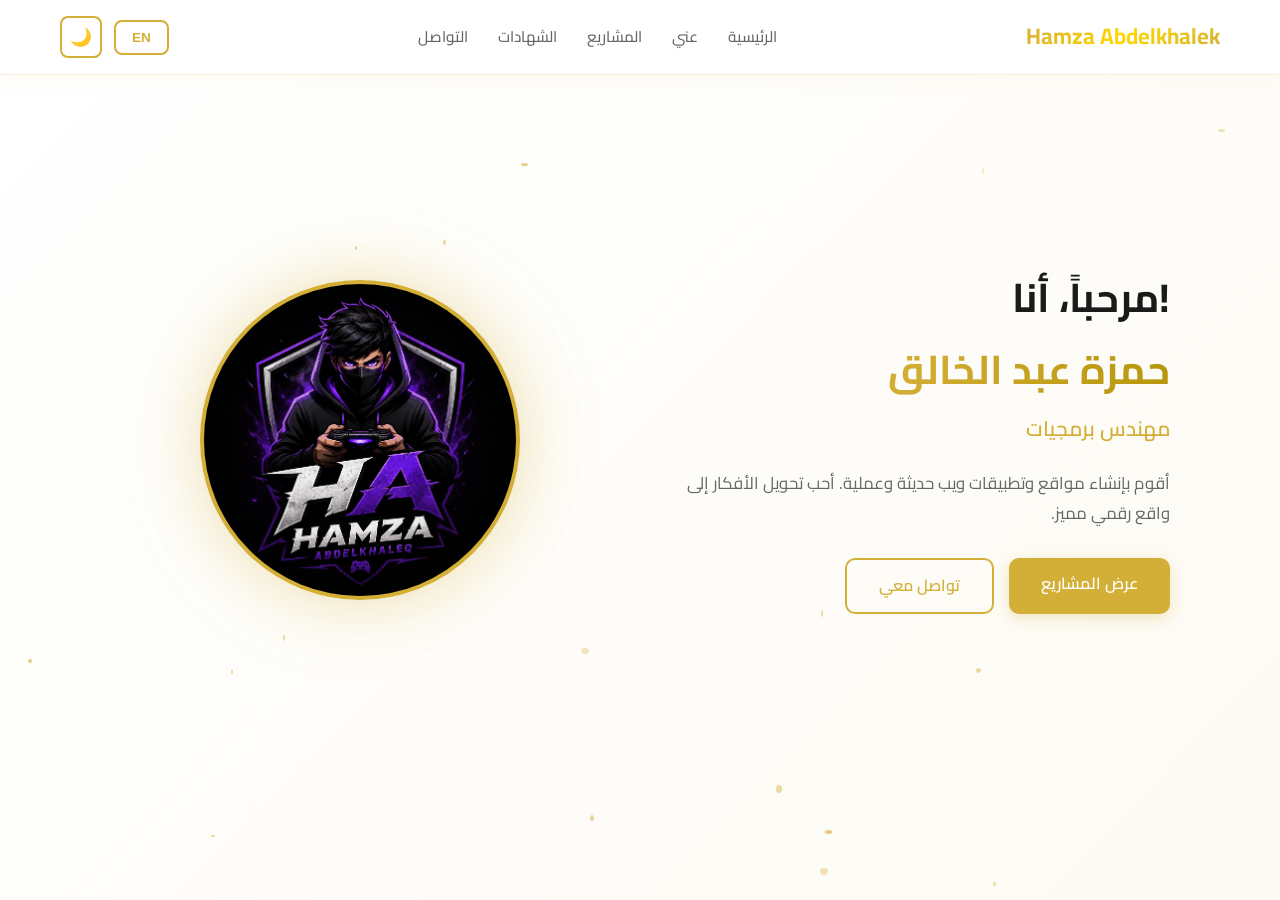
==== index.html @ 324f05d0 "Add files via upload" ====
<!DOCTYPE html>
<html lang="ar" dir="rtl">
<head>
    <meta charset="UTF-8">
    <meta name="viewport" content="width=device-width, initial-scale=1.0">
    <title>Hamza Abdelkhalek | مهندس برمجيات</title>
    <meta name="description" content="موقع Hamza Abdelkhalek الشخصي - مهندس برمجيات متخصص في تطوير الويب">
    <link rel="stylesheet" href="style.css">
    <link href="https://fonts.googleapis.com/css2?family=Cairo:wght@400;600;700&family=Inter:wght@400;500;600;700&display=swap" rel="stylesheet">
</head>
<body>

    <!-- ========================================
         شريط التنقل (Navbar)
         ======================================== -->
    <nav class="navbar">
        <div class="container">
            <!-- الشعار -->
            <a href="index.html" class="logo">
                Hamza Abdelkhalek
            </a>

            <!-- قائمة الروابط -->
            <ul class="nav-links">
                <li><a href="index.html" data-i18n="home">الرئيسية</a></li>
                <li><a href="about.html" data-i18n="about">عني</a></li>
                <li><a href="projects.html" data-i18n="projects">المشاريع</a></li>
                <li><a href="certificates.html" data-i18n="certificates">الشهادات</a></li>
                <li><a href="contact.html" data-i18n="contact">التواصل</a></li>
            </ul>

            <!-- أزرار التحكم -->
            <div class="header-controls">
                <!-- زر تبديل اللغة -->
                <button class="lang-toggle" onclick="toggleLanguage()">EN</button>

                <!-- زر تبديل الوضع -->
                <button class="theme-toggle" onclick="toggleTheme()">🌙</button>

                <!-- قائمة الجوال -->
                <div class="mobile-menu">
                    <span></span>
                    <span></span>
                    <span></span>
                </div>
            </div>
        </div>
    </nav>

    <!-- ========================================
         القسم الرئيسي (Hero Section)
         ======================================== -->
    <section class="hero">
        <div class="container">
            <!-- المحتوى الرئيسي -->
            <div class="hero-content">
                <h1 data-i18n="greeting">!مرحباً، أنا</h1>
                <h1><span data-i18n="name">حمزة عبد الخالق</span></h1>
                <p class="subtitle" data-i18n="title">مهندس برمجيات</p>
                <p data-i18n="hero-description">
                    أقوم بإنشاء مواقع وتطبيقات ويب حديثة وعملية. أحب تحويل الأفكار إلى واقع رقمي مميز.
                </p>
                <div class="hero-buttons">
                    <a href="projects.html" class="btn btn-primary" data-i18n="view-projects">عرض المشاريع</a>
                    <a href="contact.html" class="btn btn-secondary" data-i18n="contact-me">تواصل معي</a>
                </div>
            </div>

            <!-- صورة الملف الشخصي -->
            <div class="hero-image">
                <div class="profile-img">
                    <img src="me.png" alt="Hamza Abdelkhalek">
                </div>
            </div>
        </div>
    </section>

    <!-- ربط الملفات -->
    <script src="i18n.js"></script>
    <script src="main.js"></script>

</body>
</html>
---- style.css ----
:root {
    --primary: #D4AF37;
    --primary-dark: #B8960C;
    --primary-light: #f0d78c;
    --bg-color: #ffffff;
    --bg-secondary: #faf8f3;
    --text-color: #1a1a1a;
    --text-light: #666666;
    --card-bg: #ffffff;
    --shadow: 0 4px 20px rgba(0, 0, 0, 0.08);
    --border: rgba(212, 175, 55, 0.2);
    --nav-bg: rgba(255, 255, 255, 0.95);
}

[data-theme="dark"] {
    --bg-color: #0d0d0d;
    --bg-secondary: #161616;
    --text-color: #e8e8e8;
    --text-light: #999999;
    --card-bg: #1a1a1a;
    --shadow: 0 4px 25px rgba(0, 0, 0, 0.5);
    --border: rgba(212, 175, 55, 0.25);
    --nav-bg: rgba(13, 13, 13, 0.95);
}

* {
    margin: 0;
    padding: 0;
    box-sizing: border-box;
}

html {
    scroll-behavior: smooth;
}

body {
    font-family: 'Cairo', 'Inter', sans-serif;
    background-color: var(--bg-color);
    color: var(--text-color);
    line-height: 1.6;
    opacity: 0;
    animation: fadeInPage 0.6s ease forwards;
}

@keyframes fadeInPage {
    to { opacity: 1; }
}

a {
    text-decoration: none;
    color: inherit;
}

ul {
    list-style: none;
}

img {
    max-width: 100%;
    height: auto;
}

.container {
    max-width: 1200px;
    margin: 0 auto;
    padding: 0 20px;
}

/* ========== NAVBAR ========== */
.navbar {
    position: fixed;
    top: 0;
    left: 0;
    right: 0;
    background: var(--nav-bg);
    backdrop-filter: blur(12px);
    box-shadow: 0 1px 20px rgba(212, 175, 55, 0.08);
    z-index: 1000;
    border-bottom: 1px solid var(--border);
}

.navbar .container {
    display: flex;
    justify-content: space-between;
    align-items: center;
    padding: 16px 20px;
}

.logo {
    font-size: 1.4rem;
    font-weight: 700;
    color: var(--primary);
    transition: 0.3s;
}

.logo:hover {
    text-shadow: 0 0 20px rgba(212, 175, 55, 0.5);
}

.logo span {
    color: var(--text-color);
}

.nav-links {
    display: flex;
    align-items: center;
    gap: 30px;
}

.nav-links a {
    font-size: 0.95rem;
    font-weight: 500;
    color: var(--text-light);
    transition: 0.3s;
    position: relative;
}

.nav-links a::after {
    content: '';
    position: absolute;
    bottom: -6px;
    left: 50%;
    width: 0;
    height: 2px;
    background: var(--primary);
    transition: 0.3s;
    transform: translateX(-50%);
}

.nav-links a:hover {
    color: var(--primary);
}

.nav-links a:hover::after {
    width: 100%;
}

.header-controls {
    display: flex;
    align-items: center;
    gap: 12px;
}

.lang-toggle {
    display: flex;
    align-items: center;
    gap: 5px;
    padding: 8px 16px;
    background: transparent;
    border: 2px solid var(--primary);
    border-radius: 8px;
    cursor: pointer;
    font-size: 0.85rem;
    font-weight: 600;
    color: var(--primary);
    transition: 0.3s;
}

.lang-toggle:hover {
    background: var(--primary);
    color: #fff;
    box-shadow: 0 0 20px rgba(212, 175, 55, 0.3);
}

.theme-toggle {
    width: 42px;
    height: 42px;
    border-radius: 8px;
    border: 2px solid var(--primary);
    background: transparent;
    cursor: pointer;
    font-size: 1.1rem;
    display: flex;
    align-items: center;
    justify-content: center;
    transition: 0.3s;
}

.theme-toggle:hover {
    background: var(--primary);
    color: #fff;
    box-shadow: 0 0 20px rgba(212, 175, 55, 0.3);
}

.mobile-menu {
    display: none;
    flex-direction: column;
    gap: 5px;
    cursor: pointer;
    padding: 10px;
}

.mobile-menu span {
    width: 25px;
    height: 3px;
    background: var(--text-color);
    border-radius: 3px;
    transition: 0.3s;
}

/* ========== HERO ========== */
.hero {
    min-height: 100vh;
    display: flex;
    align-items: center;
    padding-top: 80px;
    background: linear-gradient(-45deg, var(--bg-color), var(--bg-secondary), rgba(212, 175, 55, 0.08), var(--bg-color));
    background-size: 400% 400%;
    animation: heroGradient 15s ease infinite;
    position: relative;
    overflow: hidden;
}

@keyframes heroGradient {
    0% { background-position: 0% 50%; }
    50% { background-position: 100% 50%; }
    100% { background-position: 0% 50%; }
}

.hero .container {
    display: grid;
    grid-template-columns: 1fr 1fr;
    gap: 60px;
    align-items: center;
}

.hero-content {
    animation: slideUp 0.8s ease forwards;
}

@keyframes slideUp {
    from {
        opacity: 0;
        transform: translateY(40px);
    }
    to {
        opacity: 1;
        transform: translateY(0);
    }
}

.hero-content h1 {
    font-size: 2.5rem;
    margin-bottom: 8px;
    color: var(--text-color);
}

.hero-content h1 span {
    background: linear-gradient(90deg, var(--primary), var(--primary-dark));
    -webkit-background-clip: text;
    -webkit-text-fill-color: transparent;
    background-clip: text;
}

.hero-content .subtitle {
    font-size: 1.3rem;
    color: var(--primary);
    margin-bottom: 20px;
    font-weight: 600;
    animation: textGlow 3s ease-in-out infinite;
}

@keyframes textGlow {
    0%, 100% { text-shadow: 0 0 5px rgba(212, 175, 55, 0.2); }
    50% { text-shadow: 0 0 20px rgba(212, 175, 55, 0.5), 0 0 40px rgba(212, 175, 55, 0.2); }
}

.hero-content p {
    font-size: 1.05rem;
    color: var(--text-light);
    margin-bottom: 30px;
    max-width: 500px;
    line-height: 1.8;
}

.hero-buttons {
    display: flex;
    gap: 15px;
    flex-wrap: wrap;
}

.hero-image {
    display: flex;
    justify-content: center;
    align-items: center;
    animation: slideUp 0.8s ease 0.2s forwards;
    opacity: 0;
}

.hero-image .profile-img {
    width: 320px;
    height: 320px;
    border-radius: 50%;
    background: linear-gradient(135deg, var(--primary), var(--primary-dark));
    display: flex;
    align-items: center;
    justify-content: center;
    overflow: hidden;
    box-shadow: 0 0 60px rgba(212, 175, 55, 0.3), 0 0 100px rgba(212, 175, 55, 0.1);
    border: 4px solid var(--primary);
    position: relative;
}

.hero-image .profile-img::before {
    content: '';
    position: absolute;
    top: -2px;
    left: -2px;
    right: -2px;
    bottom: -2px;
    border-radius: 50%;
    background: conic-gradient(from 0deg, transparent, var(--primary), transparent, var(--primary), transparent);
    animation: rotateBorder 8s linear infinite;
    z-index: -1;
}

@keyframes rotateBorder {
    100% { transform: rotate(360deg); }
}

.hero-image .profile-img img {
    width: 100%;
    height: 100%;
    object-fit: cover;
}

/* ========== BUTTONS ========== */
.btn {
    display: inline-block;
    padding: 13px 32px;
    border-radius: 10px;
    font-size: 1rem;
    font-weight: 600;
    cursor: pointer;
    transition: 0.3s cubic-bezier(0.175, 0.885, 0.32, 1.275);
    border: none;
    position: relative;
    overflow: hidden;
}

.btn::before {
    content: '';
    position: absolute;
    top: 0;
    left: -100%;
    width: 100%;
    height: 100%;
    background: linear-gradient(90deg, transparent, rgba(255, 255, 255, 0.3), transparent);
    transition: 0.5s;
}

.btn:hover::before {
    left: 100%;
}

.btn:active {
    transform: scale(0.97);
}

.btn-primary {
    background: var(--primary);
    color: #ffffff;
    box-shadow: 0 4px 15px rgba(212, 175, 55, 0.3);
}

.btn-primary:hover {
    background: var(--primary-dark);
    transform: translateY(-3px);
    box-shadow: 0 8px 30px rgba(212, 175, 55, 0.4);
}

.btn-secondary {
    background: transparent;
    color: var(--primary);
    border: 2px solid var(--primary);
}

.btn-secondary:hover {
    background: var(--primary);
    color: #ffffff;
    transform: translateY(-3px);
    box-shadow: 0 8px 30px rgba(212, 175, 55, 0.4);
}

/* ========== SECTIONS ========== */
section {
    padding: 100px 0;
}

.section-header {
    text-align: center;
    margin-bottom: 60px;
}

.section-header h2 {
    font-size: 2.2rem;
    margin-bottom: 15px;
    color: var(--text-color);
    position: relative;
    display: inline-block;
}

.section-header h2 span {
    color: var(--primary);
}

.section-header h2::after {
    content: '';
    position: absolute;
    bottom: -12px;
    left: 50%;
    transform: translateX(-50%);
    width: 60px;
    height: 3px;
    background: linear-gradient(90deg, transparent, var(--primary), transparent);
    border-radius: 2px;
}

.section-header p {
    color: var(--text-light);
    font-size: 1.1rem;
    margin-top: 20px;
}

/* ========== ABOUT ========== */
.about {
    background: var(--bg-secondary);
}

.about-content {
    display: grid;
    grid-template-columns: 1fr 1fr;
    gap: 60px;
    align-items: center;
}

.about-text h3 {
    font-size: 1.5rem;
    margin-bottom: 20px;
    color: var(--text-color);
}

.about-text p {
    color: var(--text-light);
    margin-bottom: 20px;
    line-height: 1.8;
}

.skills-bar {
    margin-top: 30px;
}

.skills-bar h4 {
    font-size: 1.1rem;
    color: var(--primary);
    margin-bottom: 20px;
}

.skill-item {
    margin-bottom: 20px;
    padding: 15px;
    background: var(--card-bg);
    border-radius: 12px;
    border: 1px solid var(--border);
    transition: 0.3s;
}

.skill-item:hover {
    transform: translateY(-3px);
    border-color: var(--primary);
    box-shadow: 0 8px 25px rgba(212, 175, 55, 0.15);
}

.skill-header {
    display: flex;
    justify-content: space-between;
    margin-bottom: 10px;
}

.skill-name {
    font-weight: 600;
    color: var(--text-color);
}

.skill-percent {
    color: var(--primary);
    font-weight: 600;
}

.skill-bar {
    height: 8px;
    background: var(--border);
    border-radius: 10px;
    overflow: hidden;
}

.skill-bar .progress {
    height: 100%;
    background: linear-gradient(90deg, var(--primary), var(--primary-dark));
    border-radius: 10px;
    transition: width 1.5s ease;
    position: relative;
    overflow: hidden;
}

.skill-bar .progress::after {
    content: '';
    position: absolute;
    top: 0;
    left: -100%;
    width: 100%;
    height: 100%;
    background: linear-gradient(90deg, transparent, rgba(255, 255, 255, 0.4), transparent);
    animation: skillShimmer 2s linear infinite;
}

@keyframes skillShimmer {
    100% { left: 100%; }
}

.login-box,
.about-info-card,
.project-card,
.certificate-card,
.contact-item,
.social-link,
.project-image {
    background: var(--card-bg);
}
    padding: 40px;
    border-radius: 20px;
    box-shadow: var(--shadow);
    border: 1px solid var(--border);
    position: relative;
    overflow: hidden;
}

.about-info-card::before {
    content: '';
    position: absolute;
    top: 0;
    left: 0;
    right: 0;
    height: 4px;
    background: linear-gradient(90deg, var(--primary), var(--primary-dark), var(--primary));
    background-size: 200% 100%;
    animation: shimmer 2s linear infinite;
}

@keyframes shimmer {
    100% { background-position: -200% 0; }
}

.info-item {
    display: flex;
    align-items: center;
    gap: 15px;
    padding: 15px 0;
    border-bottom: 1px solid var(--border);
    transition: 0.3s;
}

.info-item:last-child {
    border-bottom: none;
}

.info-item:hover {
    padding-left: 10px;
}

.info-item .icon {
    width: 50px;
    height: 50px;
    background: rgba(212, 175, 55, 0.1);
    border-radius: 12px;
    display: flex;
    align-items: center;
    justify-content: center;
    font-size: 1.3rem;
    color: var(--primary);
    transition: 0.3s;
}

.info-item:hover .icon {
    background: var(--primary);
    color: #fff;
    transform: rotate(10deg);
}

.info-item .info-text h4 {
    font-size: 0.85rem;
    color: var(--text-light);
    margin-bottom: 3px;
}

.info-item .info-text p {
    font-size: 1rem;
    color: var(--text-color);
    font-weight: 600;
    margin-bottom: 0;
}

/* ========== PROJECTS ========== */
.projects-grid {
    display: grid;
    grid-template-columns: repeat(3, 1fr);
    gap: 30px;
}

.project-card {
    background: var(--card-bg);
    border-radius: 16px;
    overflow: hidden;
    box-shadow: var(--shadow);
    border: 1px solid var(--border);
    transition: 0.4s cubic-bezier(0.175, 0.885, 0.32, 1.275);
    position: relative;
}

.project-card::before {
    content: '';
    position: absolute;
    top: 0;
    left: 0;
    right: 0;
    height: 3px;
    background: linear-gradient(90deg, var(--primary), var(--primary-dark), var(--primary));
    background-size: 200% 100%;
    animation: shimmer 2s linear infinite;
    opacity: 0;
    transition: 0.3s;
}

.project-card:hover {
    transform: translateY(-8px);
    box-shadow: 0 15px 40px rgba(212, 175, 55, 0.2);
    border-color: var(--primary);
}

.project-card:hover::before {
    opacity: 1;
}

.project-image {
    width: 100%;
    height: 180px;
    background: linear-gradient(135deg, rgba(212, 175, 55, 0.1), rgba(212, 175, 55, 0.05));
    display: flex;
    align-items: center;
    justify-content: center;
    font-size: 3.5rem;
    position: relative;
    overflow: hidden;
}

.project-image::after {
    content: '';
    position: absolute;
    top: 0;
    left: -100%;
    width: 100%;
    height: 100%;
    background: linear-gradient(90deg, transparent, rgba(255, 255, 255, 0.2), transparent);
    transition: 0.5s;
}

.project-card:hover .project-image::after {
    left: 100%;
}

.project-content {
    padding: 25px;
}

.project-content h3 {
    font-size: 1.2rem;
    margin-bottom: 10px;
    color: var(--text-color);
    position: relative;
    display: inline-block;
}

.project-content h3::after {
    content: '';
    position: absolute;
    bottom: -4px;
    left: 0;
    width: 0;
    height: 2px;
    background: var(--primary);
    transition: 0.3s;
}

.project-card:hover .project-content h3::after {
    width: 100%;
}

.project-content p {
    color: var(--text-light);
    margin-bottom: 15px;
    font-size: 0.95rem;
}

.project-tags {
    display: flex;
    flex-wrap: wrap;
    gap: 8px;
    margin-bottom: 15px;
}

.project-tags span {
    padding: 5px 12px;
    background: rgba(212, 175, 55, 0.1);
    color: var(--primary);
    border-radius: 6px;
    font-size: 0.8rem;
    font-weight: 600;
    border: 1px solid rgba(212, 175, 55, 0.2);
}

.project-links {
    display: flex;
    gap: 10px;
}

.project-links a {
    padding: 8px 18px;
    border-radius: 8px;
    font-size: 0.85rem;
    font-weight: 600;
    transition: 0.3s;
}

.project-links .live-link {
    background: var(--primary);
    color: #ffffff;
}

.project-links .live-link:hover {
    background: var(--primary-dark);
    box-shadow: 0 4px 15px rgba(212, 175, 55, 0.3);
}

.project-links .code-link {
    border: 2px solid var(--primary);
    color: var(--primary);
}

.project-links .code-link:hover {
    background: var(--primary);
    color: #ffffff;
}

/* ========== CERTIFICATES ========== */
.certificates {
    background: var(--bg-secondary);
}

.certificates-grid {
    display: grid;
    grid-template-columns: repeat(3, 1fr);
    gap: 30px;
}

.certificate-card {
    background: var(--card-bg);
    border-radius: 16px;
    overflow: hidden;
    box-shadow: var(--shadow);
    border: 1px solid var(--border);
    transition: 0.4s cubic-bezier(0.175, 0.885, 0.32, 1.275);
    position: relative;
}

.certificate-card::before {
    content: '';
    position: absolute;
    top: 0;
    left: 0;
    right: 0;
    height: 3px;
    background: linear-gradient(90deg, var(--primary), var(--primary-dark), var(--primary));
    background-size: 200% 100%;
    animation: shimmer 2s linear infinite;
    opacity: 0;
    transition: 0.3s;
}

.certificate-card:hover {
    transform: translateY(-8px);
    box-shadow: 0 15px 40px rgba(212, 175, 55, 0.2);
    border-color: var(--primary);
}

.certificate-card:hover::before {
    opacity: 1;
}

.certificate-image {
    width: 100%;
    height: 220px;
    overflow: hidden;
    background: var(--bg-secondary);
}

.certificate-image img {
    width: 100%;
    height: 100%;
    object-fit: cover;
    transition: 0.4s;
}

.certificate-card:hover .certificate-image img {
    transform: scale(1.05);
}

.certificate-content {
    padding: 22px;
}

.certificate-content h3 {
    font-size: 1rem;
    margin-bottom: 8px;
    color: var(--text-color);
    line-height: 1.4;
}

.certificate-issuer {
    color: var(--primary);
    font-size: 0.85rem;
    font-weight: 500;
    margin-bottom: 5px;
}

.certificate-date {
    color: var(--text-light);
    font-size: 0.85rem;
    margin-bottom: 10px;
}

.certificate-badge {
    display: inline-block;
    padding: 5px 12px;
    background: rgba(212, 175, 55, 0.1);
    color: var(--primary);
    border-radius: 6px;
    font-size: 0.75rem;
    font-weight: 600;
    border: 1px solid rgba(212, 175, 55, 0.2);
}

/* ========== CONTACT ========== */
.contact {
    background: var(--bg-secondary);
}

.contact-content {
    display: grid;
    grid-template-columns: 1fr;
    gap: 60px;
    max-width: 700px;
    margin: 0 auto;
}

.contact-info h3 {
    font-size: 1.3rem;
    margin-bottom: 25px;
    color: var(--text-color);
    line-height: 1.8;
}

.contact-details {
    margin-bottom: 30px;
}

.contact-item {
    display: flex;
    align-items: center;
    gap: 15px;
    margin-bottom: 20px;
    padding: 15px;
    background: var(--card-bg);
    border-radius: 12px;
    border: 1px solid var(--border);
    transition: 0.3s;
}

.contact-item:hover {
    transform: translateX(-5px);
    border-color: var(--primary);
    box-shadow: 0 5px 20px rgba(212, 175, 55, 0.1);
}

.contact-item .icon {
    width: 50px;
    height: 50px;
    background: rgba(212, 175, 55, 0.1);
    border-radius: 12px;
    display: flex;
    align-items: center;
    justify-content: center;
    font-size: 1.3rem;
    color: var(--primary);
    transition: 0.3s;
}

.contact-item:hover .icon {
    background: var(--primary);
    color: #fff;
    transform: rotate(10deg);
}

.contact-item .text h4 {
    font-size: 0.85rem;
    color: var(--text-light);
    margin-bottom: 3px;
}

.contact-item .text p {
    color: var(--text-color);
    font-weight: 600;
    margin-bottom: 0;
}

.social-links {
    display: flex;
    gap: 12px;
    flex-wrap: wrap;
}

.social-link {
    display: inline-flex;
    align-items: center;
    gap: 8px;
    padding: 12px 24px;
    background: var(--card-bg);
    border-radius: 10px;
    font-size: 0.95rem;
    font-weight: 600;
    color: var(--text-color);
    border: 1px solid var(--border);
    transition: 0.3s;
}

.social-link:hover {
    background: var(--primary);
    color: #ffffff;
    border-color: var(--primary);
    transform: translateY(-3px);
    box-shadow: 0 8px 25px rgba(212, 175, 55, 0.3);
}

/* ========== RESPONSIVE ========== */
@media (max-width: 992px) {
    .hero .container {
        grid-template-columns: 1fr;
        text-align: center;
    }

    .hero-content p {
        max-width: 100%;
    }

    .hero-buttons {
        justify-content: center;
    }

    .hero-image {
        order: -1;
    }

    .hero-image .profile-img {
        width: 260px;
        height: 260px;
    }

    .about-content {
        grid-template-columns: 1fr;
    }

    .projects-grid {
        grid-template-columns: repeat(2, 1fr);
    }

    .certificates-grid {
        grid-template-columns: repeat(2, 1fr);
    }
}

@media (max-width: 768px) {
    .nav-links {
        display: none;
        position: absolute;
        top: 100%;
        left: 0;
        right: 0;
        background: var(--nav-bg);
        backdrop-filter: blur(12px);
        flex-direction: column;
        padding: 20px;
        gap: 15px;
        box-shadow: 0 10px 30px rgba(0, 0, 0, 0.1);
        border-bottom: 1px solid var(--border);
    }

    .nav-links.active {
        display: flex;
    }

    .mobile-menu {
        display: flex;
    }

    .hero-content h1 {
        font-size: 2rem;
    }

    .hero-content .subtitle {
        font-size: 1.1rem;
    }

    .projects-grid,
    .certificates-grid {
        grid-template-columns: 1fr;
    }

    .section-header h2 {
        font-size: 1.8rem;
    }
}

@media (max-width: 480px) {
    .hero-image .profile-img {
        width: 200px;
        height: 200px;
    }

    .hero-content h1 {
        font-size: 1.6rem;
    }

    .btn {
        padding: 10px 24px;
        font-size: 0.9rem;
    }

    .header-controls {
        gap: 8px;
    }

    .lang-toggle {
        padding: 6px 12px;
        font-size: 0.8rem;
    }

    .theme-toggle {
        width: 38px;
        height: 38px;
    }
}

/* ========== RTL ========== */
[dir="rtl"] .hero-content {
    text-align: right;
}

[dir="rtl"] .hero-buttons {
    justify-content: flex-start;
}

[dir="rtl"] .project-links {
    justify-content: flex-start;
}

/* ========== FONTS ========== */
@import url('https://fonts.googleapis.com/css2?family=Cairo:wght@400;600;700&family=Inter:wght@400;500;600;700&display=swap');

[dir="rtl"] body {
    font-family: 'Cairo', sans-serif;
}

[dir="ltr"] body {
    font-family: 'Inter', sans-serif;
}
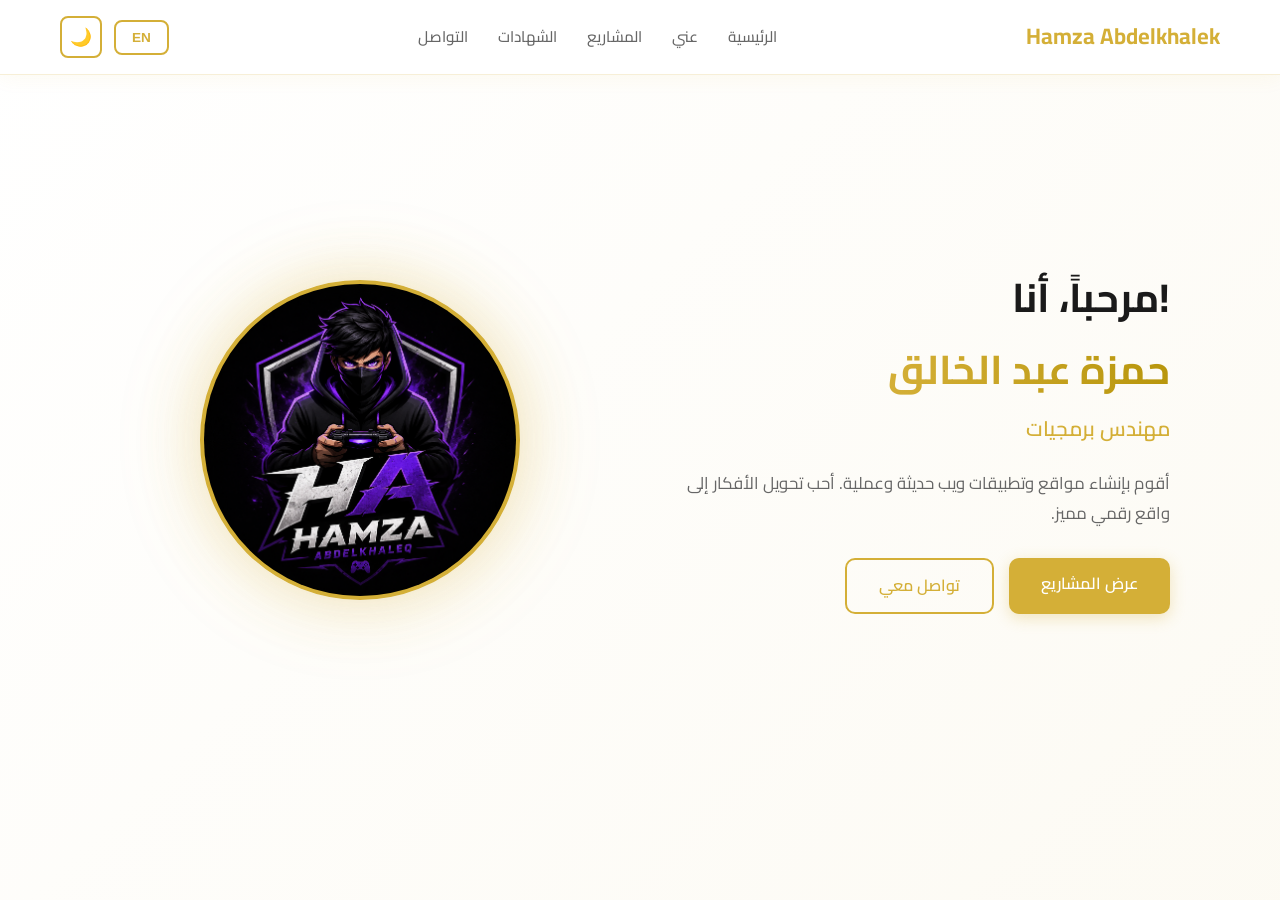
==== commit dfe8cd61: "Add files via upload" ====
--- a/index.html
+++ b/index.html
@@ -6,7 +6,6 @@
     <title>Hamza Abdelkhalek | مهندس برمجيات</title>
     <meta name="description" content="موقع Hamza Abdelkhalek الشخصي - مهندس برمجيات متخصص في تطوير الويب">
     <link rel="stylesheet" href="style.css">
-    <link href="https://fonts.googleapis.com/css2?family=Cairo:wght@400;600;700&family=Inter:wght@400;500;600;700&display=swap" rel="stylesheet">
 </head>
 <body>
 
--- a/style.css
+++ b/style.css
@@ -1,3 +1,5 @@
+@import url('https://fonts.googleapis.com/css2?family=Cairo:wght@400;600;700&family=Inter:wght@400;500;600;700&display=swap');
+
 :root {
     --primary: #D4AF37;
     --primary-dark: #B8960C;
@@ -518,7 +520,6 @@
     100% { left: 100%; }
 }
 
-.login-box,
 .about-info-card,
 .project-card,
 .certificate-card,
@@ -527,6 +528,8 @@
 .project-image {
     background: var(--card-bg);
 }
+
+.about-info-card {
     padding: 40px;
     border-radius: 20px;
     box-shadow: var(--shadow);
@@ -565,7 +568,7 @@
 }
 
 .info-item:hover {
-    padding-left: 10px;
+    padding-inline-start: 10px;
 }
 
 .info-item .icon {
@@ -1073,8 +1076,6 @@
 }
 
 /* ========== FONTS ========== */
-@import url('https://fonts.googleapis.com/css2?family=Cairo:wght@400;600;700&family=Inter:wght@400;500;600;700&display=swap');
-
 [dir="rtl"] body {
     font-family: 'Cairo', sans-serif;
 }
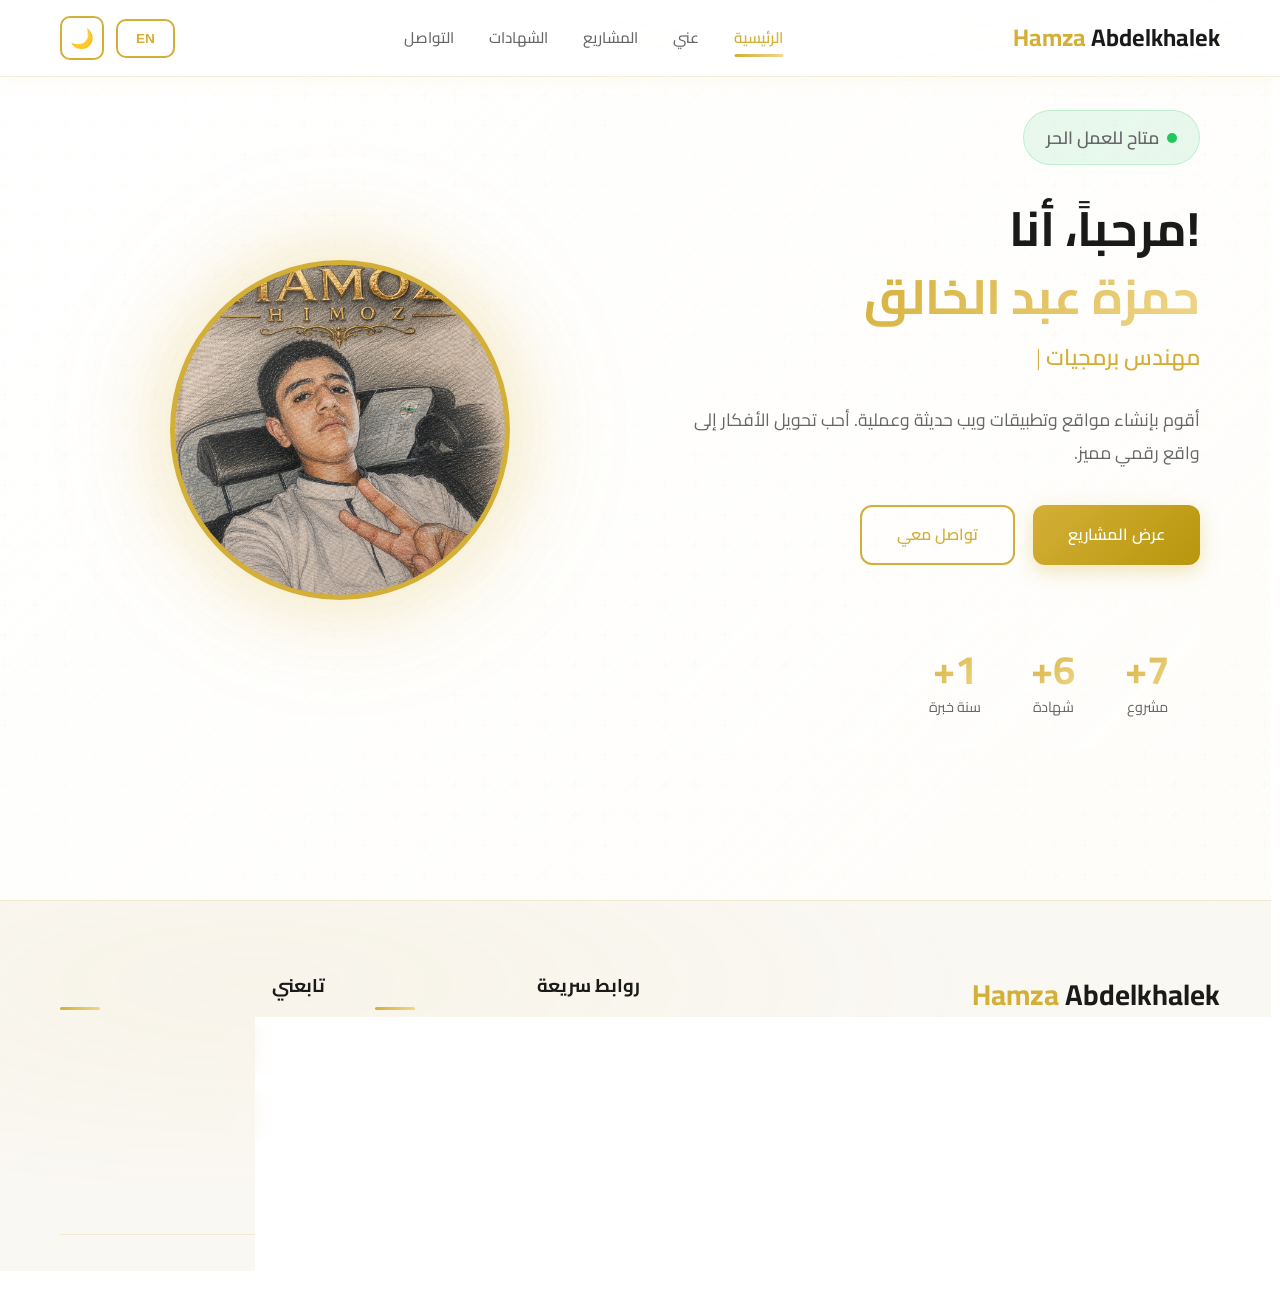
==== commit 40ce02be: "Add files via upload" ====
--- a/index.html
+++ b/index.html
@@ -5,21 +5,22 @@
     <meta name="viewport" content="width=device-width, initial-scale=1.0">
     <title>Hamza Abdelkhalek | مهندس برمجيات</title>
     <meta name="description" content="موقع Hamza Abdelkhalek الشخصي - مهندس برمجيات متخصص في تطوير الويب">
+    <meta name="keywords" content="Hamza Abdelkhalek, مهندس برمجيات, تطوير ويب, Web Developer, Portfolio">
+    <meta name="author" content="Hamza Abdelkhalek">
+    <meta property="og:title" content="Hamza Abdelkhalek | مهندس برمجيات">
+    <meta property="og:description" content="موقع Hamza Abdelkhalek الشخصي - مهندس برمجيات متخصص في تطوير الويب">
+    <meta property="og:type" content="website">
     <link rel="stylesheet" href="style.css">
+    <link rel="icon" type="image/png" href="me.png">
 </head>
 <body>
 
-    <!-- ========================================
-         شريط التنقل (Navbar)
-         ======================================== -->
     <nav class="navbar">
         <div class="container">
-            <!-- الشعار -->
             <a href="index.html" class="logo">
-                Hamza Abdelkhalek
+                Hamza <span>Abdelkhalek</span>
             </a>
 
-            <!-- قائمة الروابط -->
             <ul class="nav-links">
                 <li><a href="index.html" data-i18n="home">الرئيسية</a></li>
                 <li><a href="about.html" data-i18n="about">عني</a></li>
@@ -28,15 +29,9 @@
                 <li><a href="contact.html" data-i18n="contact">التواصل</a></li>
             </ul>
 
-            <!-- أزرار التحكم -->
             <div class="header-controls">
-                <!-- زر تبديل اللغة -->
                 <button class="lang-toggle" onclick="toggleLanguage()">EN</button>
-
-                <!-- زر تبديل الوضع -->
-                <button class="theme-toggle" onclick="toggleTheme()">🌙</button>
-
-                <!-- قائمة الجوال -->
+                <button class="theme-toggle" onclick="toggleTheme()">&#127769;</button>
                 <div class="mobile-menu">
                     <span></span>
                     <span></span>
@@ -46,16 +41,13 @@
         </div>
     </nav>
 
-    <!-- ========================================
-         القسم الرئيسي (Hero Section)
-         ======================================== -->
     <section class="hero">
         <div class="container">
-            <!-- المحتوى الرئيسي -->
             <div class="hero-content">
+                <p class="hero-badge" data-i18n="hero-badge">متاح للعمل الحر</p>
                 <h1 data-i18n="greeting">!مرحباً، أنا</h1>
                 <h1><span data-i18n="name">حمزة عبد الخالق</span></h1>
-                <p class="subtitle" data-i18n="title">مهندس برمجيات</p>
+                <p class="subtitle"><span class="typing-text" data-i18n="title">مهندس برمجيات</span><span class="cursor">|</span></p>
                 <p data-i18n="hero-description">
                     أقوم بإنشاء مواقع وتطبيقات ويب حديثة وعملية. أحب تحويل الأفكار إلى واقع رقمي مميز.
                 </p>
@@ -63,9 +55,22 @@
                     <a href="projects.html" class="btn btn-primary" data-i18n="view-projects">عرض المشاريع</a>
                     <a href="contact.html" class="btn btn-secondary" data-i18n="contact-me">تواصل معي</a>
                 </div>
+                <div class="hero-stats">
+                    <div class="stat-item">
+                        <span class="stat-number">7+</span>
+                        <span class="stat-label" data-i18n="stat-projects">مشروع</span>
+                    </div>
+                    <div class="stat-item">
+                        <span class="stat-number">6+</span>
+                        <span class="stat-label" data-i18n="stat-certs">شهادة</span>
+                    </div>
+                    <div class="stat-item">
+                        <span class="stat-number">1+</span>
+                        <span class="stat-label" data-i18n="stat-exp">سنة خبرة</span>
+                    </div>
+                </div>
             </div>
 
-            <!-- صورة الملف الشخصي -->
             <div class="hero-image">
                 <div class="profile-img">
                     <img src="me.png" alt="Hamza Abdelkhalek">
@@ -74,7 +79,38 @@
         </div>
     </section>
 
-    <!-- ربط الملفات -->
+    <footer class="footer">
+        <div class="container">
+            <div class="footer-content">
+                <div class="footer-brand">
+                    <a href="index.html" class="logo">Hamza <span>Abdelkhalek</span></a>
+                    <p data-i18n="footer-desc">مهندس برمجيات متخصص في تطوير الويب</p>
+                </div>
+                <div class="footer-links">
+                    <h4 data-i18n="footer-quick">روابط سريعة</h4>
+                    <ul>
+                        <li><a href="index.html" data-i18n="home">الرئيسية</a></li>
+                        <li><a href="about.html" data-i18n="about">عني</a></li>
+                        <li><a href="projects.html" data-i18n="projects">المشاريع</a></li>
+                        <li><a href="contact.html" data-i18n="contact">التواصل</a></li>
+                    </ul>
+                </div>
+                <div class="footer-social">
+                    <h4 data-i18n="footer-social">تابعني</h4>
+                    <div class="social-links">
+                        <a href="https://github.com/alqhamza35-ctrl" target="_blank" class="social-link">&#128025; GitHub</a>
+                        <a href="mailto:alqhamza35@gmail.com" class="social-link">&#128231; Email</a>
+                    </div>
+                </div>
+            </div>
+            <div class="footer-bottom">
+                <p>&copy; 2026 Hamza Abdelkhalek. <span data-i18n="footer-rights">جميع الحقوق محفوظة</span></p>
+            </div>
+        </div>
+    </footer>
+
+    <button class="scroll-top" id="scrollTop" onclick="scrollToTop()">&#8593;</button>
+
     <script src="i18n.js"></script>
     <script src="main.js"></script>
 
--- a/style.css
+++ b/style.css
@@ -12,17 +12,23 @@
     --shadow: 0 4px 20px rgba(0, 0, 0, 0.08);
     --border: rgba(212, 175, 55, 0.2);
     --nav-bg: rgba(255, 255, 255, 0.95);
+    --success: #22c55e;
+    --whatsapp: #25D366;
+    --glass: rgba(255, 255, 255, 0.1);
+    --glass-border: rgba(255, 255, 255, 0.2);
 }
 
 [data-theme="dark"] {
-    --bg-color: #0d0d0d;
-    --bg-secondary: #161616;
-    --text-color: #e8e8e8;
-    --text-light: #999999;
-    --card-bg: #1a1a1a;
-    --shadow: 0 4px 25px rgba(0, 0, 0, 0.5);
-    --border: rgba(212, 175, 55, 0.25);
-    --nav-bg: rgba(13, 13, 13, 0.95);
+    --bg-color: #0a0a0f;
+    --bg-secondary: #12121a;
+    --text-color: #f0f0f0;
+    --text-light: #a0a0a0;
+    --card-bg: rgba(20, 20, 30, 0.8);
+    --shadow: 0 8px 32px rgba(0, 0, 0, 0.4);
+    --border: rgba(212, 175, 55, 0.15);
+    --nav-bg: rgba(10, 10, 15, 0.9);
+    --glass: rgba(20, 20, 30, 0.6);
+    --glass-border: rgba(212, 175, 55, 0.1);
 }
 
 * {
@@ -41,7 +47,8 @@
     color: var(--text-color);
     line-height: 1.6;
     opacity: 0;
-    animation: fadeInPage 0.6s ease forwards;
+    animation: fadeInPage 0.8s ease forwards;
+    overflow-x: hidden;
 }
 
 @keyframes fadeInPage {
@@ -75,10 +82,19 @@
     left: 0;
     right: 0;
     background: var(--nav-bg);
-    backdrop-filter: blur(12px);
+    backdrop-filter: blur(20px) saturate(180%);
+    -webkit-backdrop-filter: blur(20px) saturate(180%);
     box-shadow: 0 1px 20px rgba(212, 175, 55, 0.08);
     z-index: 1000;
     border-bottom: 1px solid var(--border);
+    transition: all 0.4s cubic-bezier(0.4, 0, 0.2, 1);
+}
+
+.navbar.scrolled {
+    padding: 8px 0;
+    background: var(--nav-bg);
+    box-shadow: 0 4px 30px rgba(212, 175, 55, 0.15);
+    transform: translateY(0);
 }
 
 .navbar .container {
@@ -86,17 +102,40 @@
     justify-content: space-between;
     align-items: center;
     padding: 16px 20px;
+    transition: padding 0.4s ease;
+}
+
+.navbar.scrolled .container {
+    padding: 10px 20px;
 }
 
 .logo {
-    font-size: 1.4rem;
+    font-size: 1.5rem;
     font-weight: 700;
     color: var(--primary);
-    transition: 0.3s;
+    transition: all 0.4s ease;
+    position: relative;
+}
+
+.logo::after {
+    content: '';
+    position: absolute;
+    bottom: -5px;
+    left: 0;
+    width: 0;
+    height: 3px;
+    background: linear-gradient(90deg, var(--primary), var(--primary-light));
+    transition: width 0.4s ease;
+    border-radius: 2px;
+}
+
+.logo:hover::after {
+    width: 100%;
 }
 
 .logo:hover {
-    text-shadow: 0 0 20px rgba(212, 175, 55, 0.5);
+    text-shadow: 0 0 30px rgba(212, 175, 55, 0.6);
+    transform: scale(1.02);
 }
 
 .logo span {
@@ -106,37 +145,49 @@
 .nav-links {
     display: flex;
     align-items: center;
-    gap: 30px;
+    gap: 35px;
 }
 
 .nav-links a {
     font-size: 0.95rem;
     font-weight: 500;
     color: var(--text-light);
-    transition: 0.3s;
+    transition: all 0.3s ease;
     position: relative;
+    padding: 5px 0;
 }
 
 .nav-links a::after {
     content: '';
     position: absolute;
-    bottom: -6px;
+    bottom: 0;
     left: 50%;
     width: 0;
-    height: 2px;
-    background: var(--primary);
-    transition: 0.3s;
+    height: 3px;
+    background: linear-gradient(90deg, var(--primary), var(--primary-light));
+    transition: all 0.4s cubic-bezier(0.4, 0, 0.2, 1);
     transform: translateX(-50%);
+    border-radius: 2px;
 }
 
 .nav-links a:hover {
     color: var(--primary);
+    transform: translateY(-2px);
 }
 
 .nav-links a:hover::after {
     width: 100%;
 }
 
+.nav-links a.active {
+    color: var(--primary);
+    font-weight: 600;
+}
+
+.nav-links a.active::after {
+    width: 100%;
+}
+
 .header-controls {
     display: flex;
     align-items: center;
@@ -147,57 +198,113 @@
     display: flex;
     align-items: center;
     gap: 5px;
-    padding: 8px 16px;
+    padding: 10px 18px;
     background: transparent;
     border: 2px solid var(--primary);
-    border-radius: 8px;
+    border-radius: 10px;
     cursor: pointer;
     font-size: 0.85rem;
     font-weight: 600;
     color: var(--primary);
-    transition: 0.3s;
+    transition: all 0.4s cubic-bezier(0.4, 0, 0.2, 1);
+    position: relative;
+    overflow: hidden;
+}
+
+.lang-toggle::before {
+    content: '';
+    position: absolute;
+    top: 0;
+    left: -100%;
+    width: 100%;
+    height: 100%;
+    background: linear-gradient(90deg, transparent, rgba(212, 175, 55, 0.2), transparent);
+    transition: left 0.5s ease;
+}
+
+.lang-toggle:hover::before {
+    left: 100%;
 }
 
 .lang-toggle:hover {
     background: var(--primary);
     color: #fff;
-    box-shadow: 0 0 20px rgba(212, 175, 55, 0.3);
+    box-shadow: 0 8px 25px rgba(212, 175, 55, 0.4);
+    transform: translateY(-3px);
 }
 
 .theme-toggle {
-    width: 42px;
-    height: 42px;
-    border-radius: 8px;
+    width: 44px;
+    height: 44px;
+    border-radius: 10px;
     border: 2px solid var(--primary);
     background: transparent;
     cursor: pointer;
-    font-size: 1.1rem;
+    font-size: 1.2rem;
     display: flex;
     align-items: center;
     justify-content: center;
-    transition: 0.3s;
+    transition: all 0.4s cubic-bezier(0.4, 0, 0.2, 1);
+    position: relative;
+    overflow: hidden;
+}
+
+.theme-toggle::before {
+    content: '';
+    position: absolute;
+    top: 50%;
+    left: 50%;
+    width: 0;
+    height: 0;
+    background: var(--primary);
+    border-radius: 50%;
+    transform: translate(-50%, -50%);
+    transition: all 0.5s ease;
+    z-index: -1;
+}
+
+.theme-toggle:hover::before {
+    width: 150%;
+    height: 150%;
 }
 
 .theme-toggle:hover {
-    background: var(--primary);
     color: #fff;
-    box-shadow: 0 0 20px rgba(212, 175, 55, 0.3);
+    transform: translateY(-3px) rotate(15deg);
+    box-shadow: 0 8px 25px rgba(212, 175, 55, 0.4);
 }
 
 .mobile-menu {
     display: none;
     flex-direction: column;
-    gap: 5px;
+    gap: 6px;
     cursor: pointer;
     padding: 10px;
+    z-index: 1001;
 }
 
 .mobile-menu span {
-    width: 25px;
+    width: 28px;
     height: 3px;
     background: var(--text-color);
     border-radius: 3px;
-    transition: 0.3s;
+    transition: all 0.4s cubic-bezier(0.4, 0, 0.2, 1);
+    transform-origin: center;
+}
+
+.mobile-menu.active span:nth-child(1) {
+    transform: rotate(45deg) translate(6px, 6px);
+    background: var(--primary);
+}
+
+.mobile-menu.active span:nth-child(2) {
+    opacity: 0;
+    transform: scaleX(0);
+}
+
+.mobile-menu.active span:nth-child(3) {
+    transform: rotate(-45deg) translate(8px, -8px);
+    background: var(--primary);
 }
 
 /* ========== HERO ========== */
@@ -206,11 +313,26 @@
     display: flex;
     align-items: center;
     padding-top: 80px;
-    background: linear-gradient(-45deg, var(--bg-color), var(--bg-secondary), rgba(212, 175, 55, 0.08), var(--bg-color));
+    background: 
+        radial-gradient(ellipse at 20% 80%, rgba(212, 175, 55, 0.08) 0%, transparent 50%),
+        radial-gradient(ellipse at 80% 20%, rgba(212, 175, 55, 0.05) 0%, transparent 50%),
+        linear-gradient(-45deg, var(--bg-color), var(--bg-secondary), rgba(212, 175, 55, 0.03), var(--bg-color));
     background-size: 400% 400%;
-    animation: heroGradient 15s ease infinite;
+    animation: heroGradient 20s ease infinite;
     position: relative;
     overflow: hidden;
+}
+
+.hero::before {
+    content: '';
+    position: absolute;
+    top: 0;
+    left: 0;
+    right: 0;
+    bottom: 0;
+    background: url("data:image/svg+xml,%3Csvg width='60' height='60' viewBox='0 0 60 60' xmlns='http://www.w3.org/2000/svg'%3E%3Cg fill='none' fill-rule='evenodd'%3E%3Cg fill='%23D4AF37' fill-opacity='0.03'%3E%3Cpath d='M36 34v-4h-2v4h-4v2h4v4h2v-4h4v-2h-4zm0-30V0h-2v4h-4v2h4v4h2V6h4V4h-4zM6 34v-4H4v4H0v2h4v4h2v-4h4v-2H6zM6 4V0H4v4H0v2h4v4h2V6h4V4H6z'/%3E%3C/g%3E%3C/g%3E%3C/svg%3E");
+    opacity: 0.5;
+    pointer-events: none;
 }
 
 @keyframes heroGradient {
@@ -222,18 +344,20 @@
 .hero .container {
     display: grid;
     grid-template-columns: 1fr 1fr;
-    gap: 60px;
-    align-items: center;
+    gap: 80px;
+    align-items: center;
+    position: relative;
+    z-index: 1;
 }
 
 .hero-content {
-    animation: slideUp 0.8s ease forwards;
+    animation: slideUp 1s ease forwards;
 }
 
 @keyframes slideUp {
     from {
         opacity: 0;
-        transform: translateY(40px);
+        transform: translateY(50px);
     }
     to {
         opacity: 1;
@@ -241,83 +365,209 @@
     }
 }
 
+.hero-badge {
+    display: inline-flex;
+    align-items: center;
+    gap: 8px;
+    padding: 10px 22px;
+    background: rgba(34, 197, 94, 0.1);
+    color: var(--success);
+    border-radius: 30px;
+    font-size: 0.85rem;
+    font-weight: 600;
+    margin-bottom: 25px;
+    border: 1px solid rgba(34, 197, 94, 0.2);
+    animation: pulse 2s ease-in-out infinite;
+    backdrop-filter: blur(10px);
+}
+
+.hero-badge::before {
+    content: '';
+    width: 10px;
+    height: 10px;
+    background: var(--success);
+    border-radius: 50%;
+    animation: blink 1.5s ease-in-out infinite;
+}
+
+@keyframes pulse {
+    0%, 100% { transform: scale(1); box-shadow: 0 0 0 0 rgba(34, 197, 94, 0.4); }
+    50% { transform: scale(1.02); box-shadow: 0 0 20px 5px rgba(34, 197, 94, 0.1); }
+}
+
+@keyframes blink {
+    0%, 100% { opacity: 1; }
+    50% { opacity: 0.4; }
+}
+
 .hero-content h1 {
-    font-size: 2.5rem;
-    margin-bottom: 8px;
+    font-size: 3rem;
+    margin-bottom: 10px;
     color: var(--text-color);
+    line-height: 1.2;
 }
 
 .hero-content h1 span {
-    background: linear-gradient(90deg, var(--primary), var(--primary-dark));
+    background: linear-gradient(135deg, var(--primary), var(--primary-light), var(--primary-dark));
     -webkit-background-clip: text;
     -webkit-text-fill-color: transparent;
     background-clip: text;
+    background-size: 200% 200%;
+    animation: gradientShift 3s ease infinite;
+}
+
+@keyframes gradientShift {
+    0% { background-position: 0% 50%; }
+    50% { background-position: 100% 50%; }
+    100% { background-position: 0% 50%; }
 }
 
 .hero-content .subtitle {
-    font-size: 1.3rem;
+    font-size: 1.4rem;
     color: var(--primary);
-    margin-bottom: 20px;
+    margin-bottom: 25px;
     font-weight: 600;
+    display: flex;
+    align-items: center;
+}
+
+.typing-text {
     animation: textGlow 3s ease-in-out infinite;
 }
 
+.cursor {
+    animation: blink 1s infinite;
+    color: var(--primary);
+    margin-right: 5px;
+    font-weight: 300;
+}
+
 @keyframes textGlow {
-    0%, 100% { text-shadow: 0 0 5px rgba(212, 175, 55, 0.2); }
-    50% { text-shadow: 0 0 20px rgba(212, 175, 55, 0.5), 0 0 40px rgba(212, 175, 55, 0.2); }
-}
-
-.hero-content p {
-    font-size: 1.05rem;
+    0%, 100% { text-shadow: 0 0 10px rgba(212, 175, 55, 0.3); }
+    50% { text-shadow: 0 0 30px rgba(212, 175, 55, 0.6), 0 0 60px rgba(212, 175, 55, 0.3); }
+}
+
+.hero-content > p {
+    font-size: 1.1rem;
     color: var(--text-light);
-    margin-bottom: 30px;
-    max-width: 500px;
-    line-height: 1.8;
+    margin-bottom: 35px;
+    max-width: 520px;
+    line-height: 1.9;
 }
 
 .hero-buttons {
     display: flex;
-    gap: 15px;
+    gap: 18px;
     flex-wrap: wrap;
+    margin-bottom: 50px;
+}
+
+.hero-stats {
+    display: flex;
+    gap: 50px;
+    padding: 30px;
+    background: var(--glass);
+    backdrop-filter: blur(10px);
+    border-radius: 20px;
+    border: 1px solid var(--glass-border);
+}
+
+.stat-item {
+    text-align: center;
+    transition: all 0.3s ease;
+}
+
+.stat-item:hover {
+    transform: translateY(-5px);
+}
+
+.stat-number {
+    display: block;
+    font-size: 2.5rem;
+    font-weight: 700;
+    background: linear-gradient(135deg, var(--primary), var(--primary-light));
+    -webkit-background-clip: text;
+    -webkit-text-fill-color: transparent;
+    background-clip: text;
+    line-height: 1.2;
+}
+
+.stat-label {
+    font-size: 0.9rem;
+    color: var(--text-light);
+    margin-top: 5px;
 }
 
 .hero-image {
     display: flex;
     justify-content: center;
     align-items: center;
-    animation: slideUp 0.8s ease 0.2s forwards;
+    animation: slideUp 1s ease 0.3s forwards;
     opacity: 0;
+    perspective: 1000px;
 }
 
 .hero-image .profile-img {
-    width: 320px;
-    height: 320px;
+    width: 340px;
+    height: 340px;
     border-radius: 50%;
     background: linear-gradient(135deg, var(--primary), var(--primary-dark));
     display: flex;
     align-items: center;
     justify-content: center;
     overflow: hidden;
-    box-shadow: 0 0 60px rgba(212, 175, 55, 0.3), 0 0 100px rgba(212, 175, 55, 0.1);
-    border: 4px solid var(--primary);
+    box-shadow: 
+        0 0 80px rgba(212, 175, 55, 0.3),
+        0 0 150px rgba(212, 175, 55, 0.1),
+        inset 0 0 60px rgba(255, 255, 255, 0.1);
+    border: 5px solid var(--primary);
     position: relative;
+    transform-style: preserve-3d;
+    transition: all 0.6s cubic-bezier(0.4, 0, 0.2, 1);
+    animation: float 6s ease-in-out infinite;
+}
+
+@keyframes float {
+    0%, 100% { transform: translateY(0) rotateX(0) rotateY(0); }
+    25% { transform: translateY(-15px) rotateX(2deg) rotateY(5deg); }
+    75% { transform: translateY(-5px) rotateX(-2deg) rotateY(-3deg); }
 }
 
 .hero-image .profile-img::before {
     content: '';
     position: absolute;
-    top: -2px;
-    left: -2px;
-    right: -2px;
-    bottom: -2px;
+    top: -3px;
+    left: -3px;
+    right: -3px;
+    bottom: -3px;
     border-radius: 50%;
     background: conic-gradient(from 0deg, transparent, var(--primary), transparent, var(--primary), transparent);
-    animation: rotateBorder 8s linear infinite;
+    animation: rotateBorder 10s linear infinite;
     z-index: -1;
+}
+
+.hero-image .profile-img::after {
+    content: '';
+    position: absolute;
+    top: 0;
+    left: 0;
+    right: 0;
+    bottom: 0;
+    border-radius: 50%;
+    background: linear-gradient(135deg, rgba(255,255,255,0.2) 0%, transparent 50%, rgba(0,0,0,0.1) 100%);
+    pointer-events: none;
 }
 
 @keyframes rotateBorder {
     100% { transform: rotate(360deg); }
+}
+
+.hero-image .profile-img:hover {
+    transform: scale(1.08) translateZ(40px) rotateY(15deg);
+    box-shadow: 
+        0 0 100px rgba(212, 175, 55, 0.5),
+        0 0 200px rgba(212, 175, 55, 0.2),
+        30px 30px 60px rgba(0, 0, 0, 0.3);
 }
 
 .hero-image .profile-img img {
@@ -328,16 +578,20 @@
 
 /* ========== BUTTONS ========== */
 .btn {
-    display: inline-block;
-    padding: 13px 32px;
-    border-radius: 10px;
+    display: inline-flex;
+    align-items: center;
+    justify-content: center;
+    gap: 10px;
+    padding: 15px 35px;
+    border-radius: 12px;
     font-size: 1rem;
     font-weight: 600;
     cursor: pointer;
-    transition: 0.3s cubic-bezier(0.175, 0.885, 0.32, 1.275);
+    transition: all 0.4s cubic-bezier(0.4, 0, 0.2, 1);
     border: none;
     position: relative;
     overflow: hidden;
+    transform-style: preserve-3d;
 }
 
 .btn::before {
@@ -348,7 +602,7 @@
     width: 100%;
     height: 100%;
     background: linear-gradient(90deg, transparent, rgba(255, 255, 255, 0.3), transparent);
-    transition: 0.5s;
+    transition: left 0.6s ease;
 }
 
 .btn:hover::before {
@@ -356,46 +610,47 @@
 }
 
 .btn:active {
-    transform: scale(0.97);
+    transform: translateY(2px) translateZ(0) scale(0.97);
 }
 
 .btn-primary {
-    background: var(--primary);
+    background: linear-gradient(135deg, var(--primary), var(--primary-dark));
     color: #ffffff;
-    box-shadow: 0 4px 15px rgba(212, 175, 55, 0.3);
+    box-shadow: 0 6px 20px rgba(212, 175, 55, 0.35);
 }
 
 .btn-primary:hover {
-    background: var(--primary-dark);
-    transform: translateY(-3px);
-    box-shadow: 0 8px 30px rgba(212, 175, 55, 0.4);
+    background: linear-gradient(135deg, var(--primary-light), var(--primary));
+    transform: translateY(-5px) translateZ(10px);
+    box-shadow: 0 12px 35px rgba(212, 175, 55, 0.5);
 }
 
 .btn-secondary {
     background: transparent;
     color: var(--primary);
     border: 2px solid var(--primary);
+    backdrop-filter: blur(10px);
 }
 
 .btn-secondary:hover {
     background: var(--primary);
     color: #ffffff;
-    transform: translateY(-3px);
-    box-shadow: 0 8px 30px rgba(212, 175, 55, 0.4);
+    transform: translateY(-5px) translateZ(10px);
+    box-shadow: 0 12px 35px rgba(212, 175, 55, 0.4);
 }
 
 /* ========== SECTIONS ========== */
 section {
-    padding: 100px 0;
+    padding: 120px 0;
 }
 
 .section-header {
     text-align: center;
-    margin-bottom: 60px;
+    margin-bottom: 70px;
 }
 
 .section-header h2 {
-    font-size: 2.2rem;
+    font-size: 2.5rem;
     margin-bottom: 15px;
     color: var(--text-color);
     position: relative;
@@ -409,35 +664,83 @@
 .section-header h2::after {
     content: '';
     position: absolute;
-    bottom: -12px;
+    bottom: -15px;
     left: 50%;
     transform: translateX(-50%);
-    width: 60px;
-    height: 3px;
+    width: 80px;
+    height: 4px;
     background: linear-gradient(90deg, transparent, var(--primary), transparent);
     border-radius: 2px;
 }
 
 .section-header p {
     color: var(--text-light);
-    font-size: 1.1rem;
-    margin-top: 20px;
+    font-size: 1.15rem;
+    margin-top: 25px;
+}
+
+.project-count, .cert-count {
+    margin-top: 15px;
+    font-size: 1rem;
+    color: var(--primary);
+    font-weight: 600;
+}
+
+/* ========== PROJECTS FILTER ========== */
+.projects-filter {
+    display: flex;
+    justify-content: center;
+    gap: 15px;
+    margin-bottom: 50px;
+    flex-wrap: wrap;
+    perspective: 1000px;
+}
+
+.filter-btn {
+    padding: 12px 28px;
+    background: var(--card-bg);
+    border: 2px solid var(--border);
+    border-radius: 30px;
+    cursor: pointer;
+    font-size: 0.9rem;
+    font-weight: 600;
+    color: var(--text-color);
+    transition: all 0.4s cubic-bezier(0.4, 0, 0.2, 1);
+    transform-style: preserve-3d;
+    backdrop-filter: blur(10px);
+}
+
+.filter-btn:hover {
+    transform: translateY(-5px) translateZ(10px) rotateX(5deg);
+    border-color: var(--primary);
+    box-shadow: 0 10px 30px rgba(212, 175, 55, 0.2);
+}
+
+.filter-btn.active {
+    background: linear-gradient(135deg, var(--primary), var(--primary-dark));
+    color: #fff;
+    border-color: var(--primary);
+    transform: translateY(-3px) translateZ(5px);
+    box-shadow: 0 10px 30px rgba(212, 175, 55, 0.4);
 }
 
 /* ========== ABOUT ========== */
 .about {
-    background: var(--bg-secondary);
+    background: 
+        radial-gradient(ellipse at 10% 20%, rgba(212, 175, 55, 0.05) 0%, transparent 50%),
+        radial-gradient(ellipse at 90% 80%, rgba(212, 175, 55, 0.03) 0%, transparent 50%),
+        var(--bg-secondary);
 }
 
 .about-content {
     display: grid;
     grid-template-columns: 1fr 1fr;
-    gap: 60px;
+    gap: 70px;
     align-items: center;
 }
 
 .about-text h3 {
-    font-size: 1.5rem;
+    font-size: 1.6rem;
     margin-bottom: 20px;
     color: var(--text-color);
 }
@@ -445,38 +748,41 @@
 .about-text p {
     color: var(--text-light);
     margin-bottom: 20px;
-    line-height: 1.8;
+    line-height: 1.9;
 }
 
 .skills-bar {
-    margin-top: 30px;
+    margin-top: 35px;
+    perspective: 1000px;
 }
 
 .skills-bar h4 {
-    font-size: 1.1rem;
+    font-size: 1.15rem;
     color: var(--primary);
-    margin-bottom: 20px;
+    margin-bottom: 25px;
 }
 
 .skill-item {
     margin-bottom: 20px;
-    padding: 15px;
+    padding: 18px;
     background: var(--card-bg);
-    border-radius: 12px;
+    border-radius: 14px;
     border: 1px solid var(--border);
-    transition: 0.3s;
+    transition: all 0.4s cubic-bezier(0.4, 0, 0.2, 1);
+    transform-style: preserve-3d;
+    backdrop-filter: blur(10px);
 }
 
 .skill-item:hover {
-    transform: translateY(-3px);
+    transform: translateZ(15px) translateY(-5px);
     border-color: var(--primary);
-    box-shadow: 0 8px 25px rgba(212, 175, 55, 0.15);
+    box-shadow: 0 15px 40px rgba(212, 175, 55, 0.2);
 }
 
 .skill-header {
     display: flex;
     justify-content: space-between;
-    margin-bottom: 10px;
+    margin-bottom: 12px;
 }
 
 .skill-name {
@@ -490,7 +796,7 @@
 }
 
 .skill-bar {
-    height: 8px;
+    height: 10px;
     background: var(--border);
     border-radius: 10px;
     overflow: hidden;
@@ -498,9 +804,9 @@
 
 .skill-bar .progress {
     height: 100%;
-    background: linear-gradient(90deg, var(--primary), var(--primary-dark));
+    background: linear-gradient(90deg, var(--primary-dark), var(--primary), var(--primary-light));
     border-radius: 10px;
-    transition: width 1.5s ease;
+    transition: width 1.8s cubic-bezier(0.4, 0, 0.2, 1);
     position: relative;
     overflow: hidden;
 }
@@ -512,8 +818,8 @@
     left: -100%;
     width: 100%;
     height: 100%;
-    background: linear-gradient(90deg, transparent, rgba(255, 255, 255, 0.4), transparent);
-    animation: skillShimmer 2s linear infinite;
+    background: linear-gradient(90deg, transparent, rgba(255, 255, 255, 0.5), transparent);
+    animation: skillShimmer 2.5s linear infinite;
 }
 
 @keyframes skillShimmer {
@@ -530,113 +836,151 @@
 }
 
 .about-info-card {
-    padding: 40px;
-    border-radius: 20px;
+    padding: 45px;
+    border-radius: 25px;
     box-shadow: var(--shadow);
     border: 1px solid var(--border);
     position: relative;
     overflow: hidden;
+    transform-style: preserve-3d;
+    transition: all 0.5s cubic-bezier(0.4, 0, 0.2, 1);
+    backdrop-filter: blur(10px);
 }
 
 .about-info-card::before {
+    content: '';
+    position: absolute;
+    top: 0;
+    left: 0;
+    right: 0;
+    height: 5px;
+    background: linear-gradient(90deg, var(--primary-dark), var(--primary), var(--primary-light), var(--primary));
+    background-size: 300% 100%;
+    animation: shimmer 3s linear infinite;
+}
+
+@keyframes shimmer {
+    0% { background-position: 300% 0; }
+    100% { background-position: -300% 0; }
+}
+
+.about-info-card:hover {
+    transform: translateZ(25px) translateY(-10px);
+    box-shadow: 
+        0 35px 70px rgba(212, 175, 55, 0.25),
+        0 15px 35px rgba(0, 0, 0, 0.1);
+}
+
+.info-item {
+    display: flex;
+    align-items: center;
+    gap: 18px;
+    padding: 18px 0;
+    border-bottom: 1px solid var(--border);
+    transition: all 0.3s ease;
+    transform-style: preserve-3d;
+}
+
+.info-item:last-child {
+    border-bottom: none;
+}
+
+.info-item:hover {
+    padding-inline-start: 12px;
+    transform: translateZ(10px);
+}
+
+.info-item .icon {
+    width: 55px;
+    height: 55px;
+    background: linear-gradient(135deg, rgba(212, 175, 55, 0.1), rgba(212, 175, 55, 0.05));
+    border-radius: 14px;
+    display: flex;
+    align-items: center;
+    justify-content: center;
+    font-size: 1.4rem;
+    color: var(--primary);
+    transition: all 0.4s cubic-bezier(0.4, 0, 0.2, 1);
+}
+
+.info-item:hover .icon {
+    background: linear-gradient(135deg, var(--primary), var(--primary-dark));
+    color: #fff;
+    transform: rotate(15deg) scale(1.1);
+    box-shadow: 0 8px 25px rgba(212, 175, 55, 0.4);
+}
+
+.info-item .info-text h4 {
+    font-size: 0.85rem;
+    color: var(--text-light);
+    margin-bottom: 4px;
+}
+
+.info-item .info-text p {
+    font-size: 1rem;
+    color: var(--text-color);
+    font-weight: 600;
+    margin-bottom: 0;
+}
+
+/* ========== PROJECTS ========== */
+.projects-grid {
+    display: grid;
+    grid-template-columns: repeat(3, 1fr);
+    gap: 35px;
+    perspective: 1000px;
+}
+
+.project-card {
+    background: var(--card-bg);
+    border-radius: 20px;
+    overflow: hidden;
+    box-shadow: var(--shadow);
+    border: 1px solid var(--border);
+    transition: all 0.5s cubic-bezier(0.4, 0, 0.2, 1);
+    position: relative;
+    transform-style: preserve-3d;
+    backdrop-filter: blur(10px);
+}
+
+.project-card.hidden {
+    display: none;
+}
+
+.project-card::before {
     content: '';
     position: absolute;
     top: 0;
     left: 0;
     right: 0;
     height: 4px;
-    background: linear-gradient(90deg, var(--primary), var(--primary-dark), var(--primary));
-    background-size: 200% 100%;
-    animation: shimmer 2s linear infinite;
-}
-
-@keyframes shimmer {
-    100% { background-position: -200% 0; }
-}
-
-.info-item {
-    display: flex;
-    align-items: center;
-    gap: 15px;
-    padding: 15px 0;
-    border-bottom: 1px solid var(--border);
-    transition: 0.3s;
-}
-
-.info-item:last-child {
-    border-bottom: none;
-}
-
-.info-item:hover {
-    padding-inline-start: 10px;
-}
-
-.info-item .icon {
-    width: 50px;
-    height: 50px;
-    background: rgba(212, 175, 55, 0.1);
-    border-radius: 12px;
-    display: flex;
-    align-items: center;
-    justify-content: center;
-    font-size: 1.3rem;
-    color: var(--primary);
-    transition: 0.3s;
-}
-
-.info-item:hover .icon {
-    background: var(--primary);
-    color: #fff;
-    transform: rotate(10deg);
-}
-
-.info-item .info-text h4 {
-    font-size: 0.85rem;
-    color: var(--text-light);
-    margin-bottom: 3px;
-}
-
-.info-item .info-text p {
-    font-size: 1rem;
-    color: var(--text-color);
-    font-weight: 600;
-    margin-bottom: 0;
-}
-
-/* ========== PROJECTS ========== */
-.projects-grid {
-    display: grid;
-    grid-template-columns: repeat(3, 1fr);
-    gap: 30px;
-}
-
-.project-card {
-    background: var(--card-bg);
-    border-radius: 16px;
-    overflow: hidden;
-    box-shadow: var(--shadow);
-    border: 1px solid var(--border);
-    transition: 0.4s cubic-bezier(0.175, 0.885, 0.32, 1.275);
-    position: relative;
-}
-
-.project-card::before {
+    background: linear-gradient(90deg, var(--primary-dark), var(--primary), var(--primary-light), var(--primary));
+    background-size: 300% 100%;
+    animation: shimmer 3s linear infinite;
+    opacity: 0;
+    transition: opacity 0.4s ease;
+    z-index: 1;
+}
+
+.project-card::after {
     content: '';
     position: absolute;
     top: 0;
     left: 0;
     right: 0;
-    height: 3px;
-    background: linear-gradient(90deg, var(--primary), var(--primary-dark), var(--primary));
-    background-size: 200% 100%;
-    animation: shimmer 2s linear infinite;
+    bottom: 0;
+    background: linear-gradient(135deg, rgba(255,255,255,0.08) 0%, transparent 50%, rgba(0,0,0,0.05) 100%);
+    border-radius: 20px;
+    pointer-events: none;
     opacity: 0;
-    transition: 0.3s;
+    transition: opacity 0.5s ease;
 }
 
 .project-card:hover {
-    transform: translateY(-8px);
-    box-shadow: 0 15px 40px rgba(212, 175, 55, 0.2);
+    transform: translateY(-15px) rotateX(5deg) rotateY(-3deg) translateZ(20px);
+    box-shadow: 
+        0 30px 60px rgba(212, 175, 55, 0.25),
+        0 15px 30px rgba(0, 0, 0, 0.1);
     border-color: var(--primary);
 }
 
@@ -644,14 +988,18 @@
     opacity: 1;
 }
 
+.project-card:hover::after {
+    opacity: 1;
+}
+
 .project-image {
     width: 100%;
-    height: 180px;
-    background: linear-gradient(135deg, rgba(212, 175, 55, 0.1), rgba(212, 175, 55, 0.05));
+    height: 200px;
+    background: linear-gradient(135deg, rgba(212, 175, 55, 0.12), rgba(212, 175, 55, 0.04));
     display: flex;
     align-items: center;
     justify-content: center;
-    font-size: 3.5rem;
+    font-size: 4rem;
     position: relative;
     overflow: hidden;
 }
@@ -663,8 +1011,8 @@
     left: -100%;
     width: 100%;
     height: 100%;
-    background: linear-gradient(90deg, transparent, rgba(255, 255, 255, 0.2), transparent);
-    transition: 0.5s;
+    background: linear-gradient(90deg, transparent, rgba(255, 255, 255, 0.25), transparent);
+    transition: left 0.7s ease;
 }
 
 .project-card:hover .project-image::after {
@@ -672,12 +1020,12 @@
 }
 
 .project-content {
-    padding: 25px;
+    padding: 28px;
 }
 
 .project-content h3 {
-    font-size: 1.2rem;
-    margin-bottom: 10px;
+    font-size: 1.25rem;
+    margin-bottom: 12px;
     color: var(--text-color);
     position: relative;
     display: inline-block;
@@ -686,12 +1034,13 @@
 .project-content h3::after {
     content: '';
     position: absolute;
-    bottom: -4px;
+    bottom: -5px;
     left: 0;
     width: 0;
-    height: 2px;
-    background: var(--primary);
-    transition: 0.3s;
+    height: 3px;
+    background: linear-gradient(90deg, var(--primary), var(--primary-light));
+    transition: width 0.4s ease;
+    border-radius: 2px;
 }
 
 .project-card:hover .project-content h3::after {
@@ -700,79 +1049,96 @@
 
 .project-content p {
     color: var(--text-light);
-    margin-bottom: 15px;
+    margin-bottom: 18px;
     font-size: 0.95rem;
+    line-height: 1.7;
 }
 
 .project-tags {
     display: flex;
     flex-wrap: wrap;
-    gap: 8px;
-    margin-bottom: 15px;
+    gap: 10px;
+    margin-bottom: 18px;
 }
 
 .project-tags span {
-    padding: 5px 12px;
+    padding: 6px 14px;
     background: rgba(212, 175, 55, 0.1);
     color: var(--primary);
-    border-radius: 6px;
+    border-radius: 8px;
     font-size: 0.8rem;
     font-weight: 600;
     border: 1px solid rgba(212, 175, 55, 0.2);
+    transition: all 0.3s ease;
+}
+
+.project-tags span:hover {
+    background: var(--primary);
+    color: #fff;
+    transform: translateY(-2px);
 }
 
 .project-links {
     display: flex;
-    gap: 10px;
+    gap: 12px;
 }
 
 .project-links a {
-    padding: 8px 18px;
-    border-radius: 8px;
+    padding: 10px 22px;
+    border-radius: 10px;
     font-size: 0.85rem;
     font-weight: 600;
-    transition: 0.3s;
+    transition: all 0.4s cubic-bezier(0.4, 0, 0.2, 1);
 }
 
 .project-links .live-link {
-    background: var(--primary);
+    background: linear-gradient(135deg, var(--primary), var(--primary-dark));
     color: #ffffff;
+    box-shadow: 0 4px 15px rgba(212, 175, 55, 0.3);
 }
 
 .project-links .live-link:hover {
-    background: var(--primary-dark);
-    box-shadow: 0 4px 15px rgba(212, 175, 55, 0.3);
+    transform: translateY(-3px) translateZ(5px);
+    box-shadow: 0 8px 25px rgba(212, 175, 55, 0.4);
 }
 
 .project-links .code-link {
     border: 2px solid var(--primary);
     color: var(--primary);
+    backdrop-filter: blur(10px);
 }
 
 .project-links .code-link:hover {
     background: var(--primary);
     color: #ffffff;
+    transform: translateY(-3px) translateZ(5px);
 }
 
 /* ========== CERTIFICATES ========== */
 .certificates {
-    background: var(--bg-secondary);
+    background: 
+        radial-gradient(ellipse at 90% 20%, rgba(212, 175, 55, 0.05) 0%, transparent 50%),
+        radial-gradient(ellipse at 10% 80%, rgba(212, 175, 55, 0.03) 0%, transparent 50%),
+        var(--bg-secondary);
 }
 
 .certificates-grid {
     display: grid;
     grid-template-columns: repeat(3, 1fr);
-    gap: 30px;
+    gap: 35px;
+    perspective: 1000px;
 }
 
 .certificate-card {
     background: var(--card-bg);
-    border-radius: 16px;
+    border-radius: 20px;
     overflow: hidden;
     box-shadow: var(--shadow);
     border: 1px solid var(--border);
-    transition: 0.4s cubic-bezier(0.175, 0.885, 0.32, 1.275);
+    transition: all 0.5s cubic-bezier(0.4, 0, 0.2, 1);
     position: relative;
+    transform-style: preserve-3d;
+    backdrop-filter: blur(10px);
 }
 
 .certificate-card::before {
@@ -781,17 +1147,34 @@
     top: 0;
     left: 0;
     right: 0;
-    height: 3px;
-    background: linear-gradient(90deg, var(--primary), var(--primary-dark), var(--primary));
-    background-size: 200% 100%;
-    animation: shimmer 2s linear infinite;
+    height: 4px;
+    background: linear-gradient(90deg, var(--primary-dark), var(--primary), var(--primary-light), var(--primary));
+    background-size: 300% 100%;
+    animation: shimmer 3s linear infinite;
     opacity: 0;
-    transition: 0.3s;
+    transition: opacity 0.4s ease;
+    z-index: 1;
+}
+
+.certificate-card::after {
+    content: '';
+    position: absolute;
+    top: 0;
+    left: 0;
+    right: 0;
+    bottom: 0;
+    background: linear-gradient(135deg, rgba(255,255,255,0.08) 0%, transparent 50%, rgba(0,0,0,0.05) 100%);
+    border-radius: 20px;
+    pointer-events: none;
+    opacity: 0;
+    transition: opacity 0.5s ease;
 }
 
 .certificate-card:hover {
-    transform: translateY(-8px);
-    box-shadow: 0 15px 40px rgba(212, 175, 55, 0.2);
+    transform: translateY(-15px) rotateX(5deg) rotateY(3deg) translateZ(20px);
+    box-shadow: 
+        0 30px 60px rgba(212, 175, 55, 0.25),
+        0 15px 30px rgba(0, 0, 0, 0.1);
     border-color: var(--primary);
 }
 
@@ -799,124 +1182,148 @@
     opacity: 1;
 }
 
+.certificate-card:hover::after {
+    opacity: 1;
+}
+
 .certificate-image {
     width: 100%;
-    height: 220px;
+    height: 240px;
     overflow: hidden;
     background: var(--bg-secondary);
+    position: relative;
 }
 
 .certificate-image img {
     width: 100%;
     height: 100%;
     object-fit: cover;
-    transition: 0.4s;
+    transition: transform 0.6s cubic-bezier(0.4, 0, 0.2, 1);
 }
 
 .certificate-card:hover .certificate-image img {
-    transform: scale(1.05);
+    transform: scale(1.1);
 }
 
 .certificate-content {
-    padding: 22px;
+    padding: 25px;
 }
 
 .certificate-content h3 {
-    font-size: 1rem;
-    margin-bottom: 8px;
+    font-size: 1.05rem;
+    margin-bottom: 10px;
     color: var(--text-color);
-    line-height: 1.4;
+    line-height: 1.5;
 }
 
 .certificate-issuer {
     color: var(--primary);
     font-size: 0.85rem;
     font-weight: 500;
-    margin-bottom: 5px;
+    margin-bottom: 6px;
 }
 
 .certificate-date {
     color: var(--text-light);
     font-size: 0.85rem;
-    margin-bottom: 10px;
+    margin-bottom: 12px;
 }
 
 .certificate-badge {
     display: inline-block;
-    padding: 5px 12px;
+    padding: 6px 14px;
     background: rgba(212, 175, 55, 0.1);
     color: var(--primary);
-    border-radius: 6px;
+    border-radius: 8px;
     font-size: 0.75rem;
     font-weight: 600;
     border: 1px solid rgba(212, 175, 55, 0.2);
+    transition: all 0.3s ease;
+}
+
+.certificate-card:hover .certificate-badge {
+    background: var(--primary);
+    color: #fff;
 }
 
 /* ========== CONTACT ========== */
 .contact {
-    background: var(--bg-secondary);
-}
-
-.contact-content {
+    background: 
+        radial-gradient(ellipse at 20% 20%, rgba(212, 175, 55, 0.05) 0%, transparent 50%),
+        radial-gradient(ellipse at 80% 80%, rgba(212, 175, 55, 0.03) 0%, transparent 50%),
+        var(--bg-secondary);
+}
+
+.contact-wrapper {
     display: grid;
     grid-template-columns: 1fr;
     gap: 60px;
-    max-width: 700px;
+    max-width: 800px;
     margin: 0 auto;
 }
 
+.contact-info {
+    text-align: center;
+}
+
 .contact-info h3 {
-    font-size: 1.3rem;
-    margin-bottom: 25px;
+    font-size: 1.4rem;
+    margin-bottom: 30px;
     color: var(--text-color);
-    line-height: 1.8;
+    line-height: 1.9;
 }
 
 .contact-details {
-    margin-bottom: 30px;
+    margin-bottom: 40px;
+    perspective: 1000px;
 }
 
 .contact-item {
     display: flex;
     align-items: center;
-    gap: 15px;
+    gap: 18px;
     margin-bottom: 20px;
-    padding: 15px;
+    padding: 20px;
     background: var(--card-bg);
-    border-radius: 12px;
+    border-radius: 16px;
     border: 1px solid var(--border);
-    transition: 0.3s;
+    transition: all 0.4s cubic-bezier(0.4, 0, 0.2, 1);
+    transform-style: preserve-3d;
+    backdrop-filter: blur(10px);
 }
 
 .contact-item:hover {
-    transform: translateX(-5px);
+    transform: translateX(-15px) translateZ(20px) rotateY(-5deg);
     border-color: var(--primary);
-    box-shadow: 0 5px 20px rgba(212, 175, 55, 0.1);
+    box-shadow: 
+        0 20px 45px rgba(212, 175, 55, 0.2),
+        0 10px 20px rgba(0, 0, 0, 0.1);
 }
 
 .contact-item .icon {
-    width: 50px;
-    height: 50px;
-    background: rgba(212, 175, 55, 0.1);
-    border-radius: 12px;
+    width: 60px;
+    height: 60px;
+    background: linear-gradient(135deg, rgba(212, 175, 55, 0.15), rgba(212, 175, 55, 0.05));
+    border-radius: 16px;
     display: flex;
     align-items: center;
     justify-content: center;
-    font-size: 1.3rem;
+    font-size: 1.5rem;
     color: var(--primary);
-    transition: 0.3s;
+    transition: all 0.4s cubic-bezier(0.4, 0, 0.2, 1);
 }
 
 .contact-item:hover .icon {
-    background: var(--primary);
+    background: linear-gradient(135deg, var(--primary), var(--primary-dark));
     color: #fff;
-    transform: rotate(10deg);
+    transform: rotate(15deg) scale(1.1);
+    box-shadow: 0 10px 30px rgba(212, 175, 55, 0.4);
 }
 
 .contact-item .text h4 {
     font-size: 0.85rem;
     color: var(--text-light);
-    margin-bottom: 3px;
+    margin-bottom: 4px;
 }
 
 .contact-item .text p {
@@ -927,30 +1334,160 @@
 
 .social-links {
     display: flex;
-    gap: 12px;
+    gap: 15px;
     flex-wrap: wrap;
+    justify-content: center;
+    perspective: 1000px;
 }
 
 .social-link {
     display: inline-flex;
     align-items: center;
-    gap: 8px;
-    padding: 12px 24px;
+    gap: 10px;
+    padding: 14px 28px;
     background: var(--card-bg);
-    border-radius: 10px;
+    border-radius: 14px;
     font-size: 0.95rem;
     font-weight: 600;
     color: var(--text-color);
     border: 1px solid var(--border);
-    transition: 0.3s;
+    transition: all 0.4s cubic-bezier(0.4, 0, 0.2, 1);
+    transform-style: preserve-3d;
+    backdrop-filter: blur(10px);
 }
 
 .social-link:hover {
-    background: var(--primary);
+    background: linear-gradient(135deg, var(--primary), var(--primary-dark));
     color: #ffffff;
     border-color: var(--primary);
-    transform: translateY(-3px);
-    box-shadow: 0 8px 25px rgba(212, 175, 55, 0.3);
+    transform: translateY(-8px) translateZ(20px) rotateX(10deg);
+    box-shadow: 
+        0 20px 50px rgba(212, 175, 55, 0.35),
+        0 10px 20px rgba(0, 0, 0, 0.1);
+}
+
+.whatsapp-link:hover {
+    background: linear-gradient(135deg, var(--whatsapp), #128C7E);
+    border-color: var(--whatsapp);
+}
+
+/* ========== FOOTER ========== */
+.footer {
+    background: 
+        radial-gradient(ellipse at 20% 20%, rgba(212, 175, 55, 0.05) 0%, transparent 50%),
+        var(--bg-secondary);
+    border-top: 1px solid var(--border);
+    padding: 70px 0 25px;
+}
+
+.footer-content {
+    display: grid;
+    grid-template-columns: 2fr 1fr 1fr;
+    gap: 50px;
+    margin-bottom: 50px;
+}
+
+.footer-brand .logo {
+    font-size: 1.8rem;
+    margin-bottom: 18px;
+    display: inline-block;
+}
+
+.footer-brand p {
+    color: var(--text-light);
+    font-size: 1rem;
+    max-width: 320px;
+    line-height: 1.8;
+}
+
+.footer-links h4,
+.footer-social h4 {
+    font-size: 1.15rem;
+    color: var(--text-color);
+    margin-bottom: 25px;
+    position: relative;
+}
+
+.footer-links h4::after,
+.footer-social h4::after {
+    content: '';
+    position: absolute;
+    bottom: -10px;
+    left: 0;
+    width: 40px;
+    height: 3px;
+    background: linear-gradient(90deg, var(--primary), var(--primary-light));
+    border-radius: 2px;
+}
+
+.footer-links ul li {
+    margin-bottom: 14px;
+}
+
+.footer-links ul li a {
+    color: var(--text-light);
+    font-size: 0.95rem;
+    transition: all 0.3s ease;
+    display: inline-block;
+}
+
+.footer-links ul li a:hover {
+    color: var(--primary);
+    padding-inline-start: 8px;
+    transform: translateX(5px);
+}
+
+.footer-social .social-links {
+    flex-direction: column;
+    align-items: flex-start;
+}
+
+.footer-social .social-link {
+    justify-content: flex-start;
+    padding: 12px 18px;
+    border-radius: 10px;
+}
+
+.footer-bottom {
+    border-top: 1px solid var(--border);
+    padding-top: 25px;
+    text-align: center;
+}
+
+.footer-bottom p {
+    color: var(--text-light);
+    font-size: 0.95rem;
+}
+
+/* ========== SCROLL TO TOP ========== */
+.scroll-top {
+    position: fixed;
+    bottom: 35px;
+    right: 35px;
+    width: 55px;
+    height: 55px;
+    background: linear-gradient(135deg, var(--primary), var(--primary-dark));
+    color: #fff;
+    border: none;
+    border-radius: 50%;
+    font-size: 1.6rem;
+    cursor: pointer;
+    opacity: 0;
+    visibility: hidden;
+    transition: all 0.4s cubic-bezier(0.4, 0, 0.2, 1);
+    box-shadow: 0 6px 25px rgba(212, 175, 55, 0.45);
+    z-index: 999;
+}
+
+.scroll-top.visible {
+    opacity: 1;
+    visibility: visible;
+}
+
+.scroll-top:hover {
+    background: linear-gradient(135deg, var(--primary-light), var(--primary));
+    transform: translateY(-8px) scale(1.1);
+    box-shadow: 0 12px 40px rgba(212, 175, 55, 0.55);
 }
 
 /* ========== RESPONSIVE ========== */
@@ -960,7 +1497,7 @@
         text-align: center;
     }
 
-    .hero-content p {
+    .hero-content > p {
         max-width: 100%;
     }
 
@@ -968,25 +1505,52 @@
         justify-content: center;
     }
 
+    .hero-stats {
+        justify-content: center;
+    }
+
     .hero-image {
         order: -1;
     }
 
     .hero-image .profile-img {
-        width: 260px;
-        height: 260px;
+        width: 280px;
+        height: 280px;
     }
 
     .about-content {
         grid-template-columns: 1fr;
     }
 
+    .contact-wrapper {
+        grid-template-columns: 1fr;
+    }
+
     .projects-grid {
         grid-template-columns: repeat(2, 1fr);
     }
 
     .certificates-grid {
         grid-template-columns: repeat(2, 1fr);
+    }
+
+    .footer-content {
+        grid-template-columns: 1fr;
+        text-align: center;
+    }
+
+    .footer-links h4::after,
+    .footer-social h4::after {
+        left: 50%;
+        transform: translateX(-50%);
+    }
+
+    .footer-social .social-links {
+        align-items: center;
+    }
+
+    .footer-brand p {
+        max-width: 100%;
     }
 }
 
@@ -998,12 +1562,24 @@
         left: 0;
         right: 0;
         background: var(--nav-bg);
-        backdrop-filter: blur(12px);
+        backdrop-filter: blur(20px) saturate(180%);
         flex-direction: column;
-        padding: 20px;
-        gap: 15px;
-        box-shadow: 0 10px 30px rgba(0, 0, 0, 0.1);
+        padding: 25px;
+        gap: 18px;
+        box-shadow: 0 15px 40px rgba(0, 0, 0, 0.15);
         border-bottom: 1px solid var(--border);
+        animation: slideDown 0.4s ease;
+    }
+
+    @keyframes slideDown {
+        from {
+            opacity: 0;
+            transform: translateY(-20px);
+        }
+        to {
+            opacity: 1;
+            transform: translateY(0);
+        }
     }
 
     .nav-links.active {
@@ -1015,11 +1591,20 @@
     }
 
     .hero-content h1 {
-        font-size: 2rem;
+        font-size: 2.2rem;
     }
 
     .hero-content .subtitle {
-        font-size: 1.1rem;
+        font-size: 1.2rem;
+    }
+
+    .hero-stats {
+        gap: 25px;
+        padding: 20px;
+    }
+
+    .stat-number {
+        font-size: 1.8rem;
     }
 
     .projects-grid,
@@ -1028,22 +1613,36 @@
     }
 
     .section-header h2 {
+        font-size: 2rem;
+    }
+
+    .hero-image .profile-img {
+        width: 220px;
+        height: 220px;
+    }
+
+    .hero-buttons {
+        flex-direction: column;
+        align-items: center;
+    }
+
+    .btn {
+        width: 100%;
+        max-width: 280px;
+    }
+}
+
+@media (max-width: 480px) {
+    .hero-content h1 {
         font-size: 1.8rem;
     }
-}
-
-@media (max-width: 480px) {
-    .hero-image .profile-img {
-        width: 200px;
-        height: 200px;
-    }
-
-    .hero-content h1 {
-        font-size: 1.6rem;
+
+    .hero-content .subtitle {
+        font-size: 1rem;
     }
 
     .btn {
-        padding: 10px 24px;
+        padding: 12px 28px;
         font-size: 0.9rem;
     }
 
@@ -1052,13 +1651,48 @@
     }
 
     .lang-toggle {
-        padding: 6px 12px;
+        padding: 8px 14px;
         font-size: 0.8rem;
     }
 
     .theme-toggle {
-        width: 38px;
-        height: 38px;
+        width: 40px;
+        height: 40px;
+    }
+
+    .scroll-top {
+        width: 45px;
+        height: 45px;
+        font-size: 1.3rem;
+        bottom: 20px;
+        right: 20px;
+    }
+
+    .hero-stats {
+        flex-direction: column;
+        gap: 15px;
+    }
+
+    .stat-item {
+        display: flex;
+        justify-content: space-between;
+        align-items: center;
+        padding: 10px 0;
+        border-bottom: 1px solid var(--border);
+    }
+
+    .stat-item:last-child {
+        border-bottom: none;
+    }
+
+    .social-links {
+        flex-direction: column;
+        width: 100%;
+    }
+
+    .social-link {
+        width: 100%;
+        justify-content: center;
     }
 }
 
@@ -1075,6 +1709,21 @@
     justify-content: flex-start;
 }
 
+[dir="rtl"] .info-item:hover {
+    padding-inline-start: 12px;
+    padding-inline-end: 0;
+}
+
+[dir="rtl"] .contact-item:hover {
+    transform: translateX(15px) translateZ(20px) rotateY(5deg);
+}
+
+[dir="rtl"] .footer-links ul li a:hover {
+    padding-inline-start: 0;
+    padding-inline-end: 8px;
+    transform: translateX(-5px);
+}
+
 /* ========== FONTS ========== */
 [dir="rtl"] body {
     font-family: 'Cairo', sans-serif;
@@ -1083,3 +1732,32 @@
 [dir="ltr"] body {
     font-family: 'Inter', sans-serif;
 }
+
+/* ========== SCROLLBAR ========== */
+::-webkit-scrollbar {
+    width: 10px;
+}
+
+::-webkit-scrollbar-track {
+    background: var(--bg-secondary);
+}
+
+::-webkit-scrollbar-thumb {
+    background: linear-gradient(180deg, var(--primary), var(--primary-dark));
+    border-radius: 10px;
+}
+
+::-webkit-scrollbar-thumb:hover {
+    background: linear-gradient(180deg, var(--primary-light), var(--primary));
+}
+
+/* ========== SELECTION ========== */
+::selection {
+    background: var(--primary);
+    color: #fff;
+}
+
+::-moz-selection {
+    background: var(--primary);
+    color: #fff;
+}
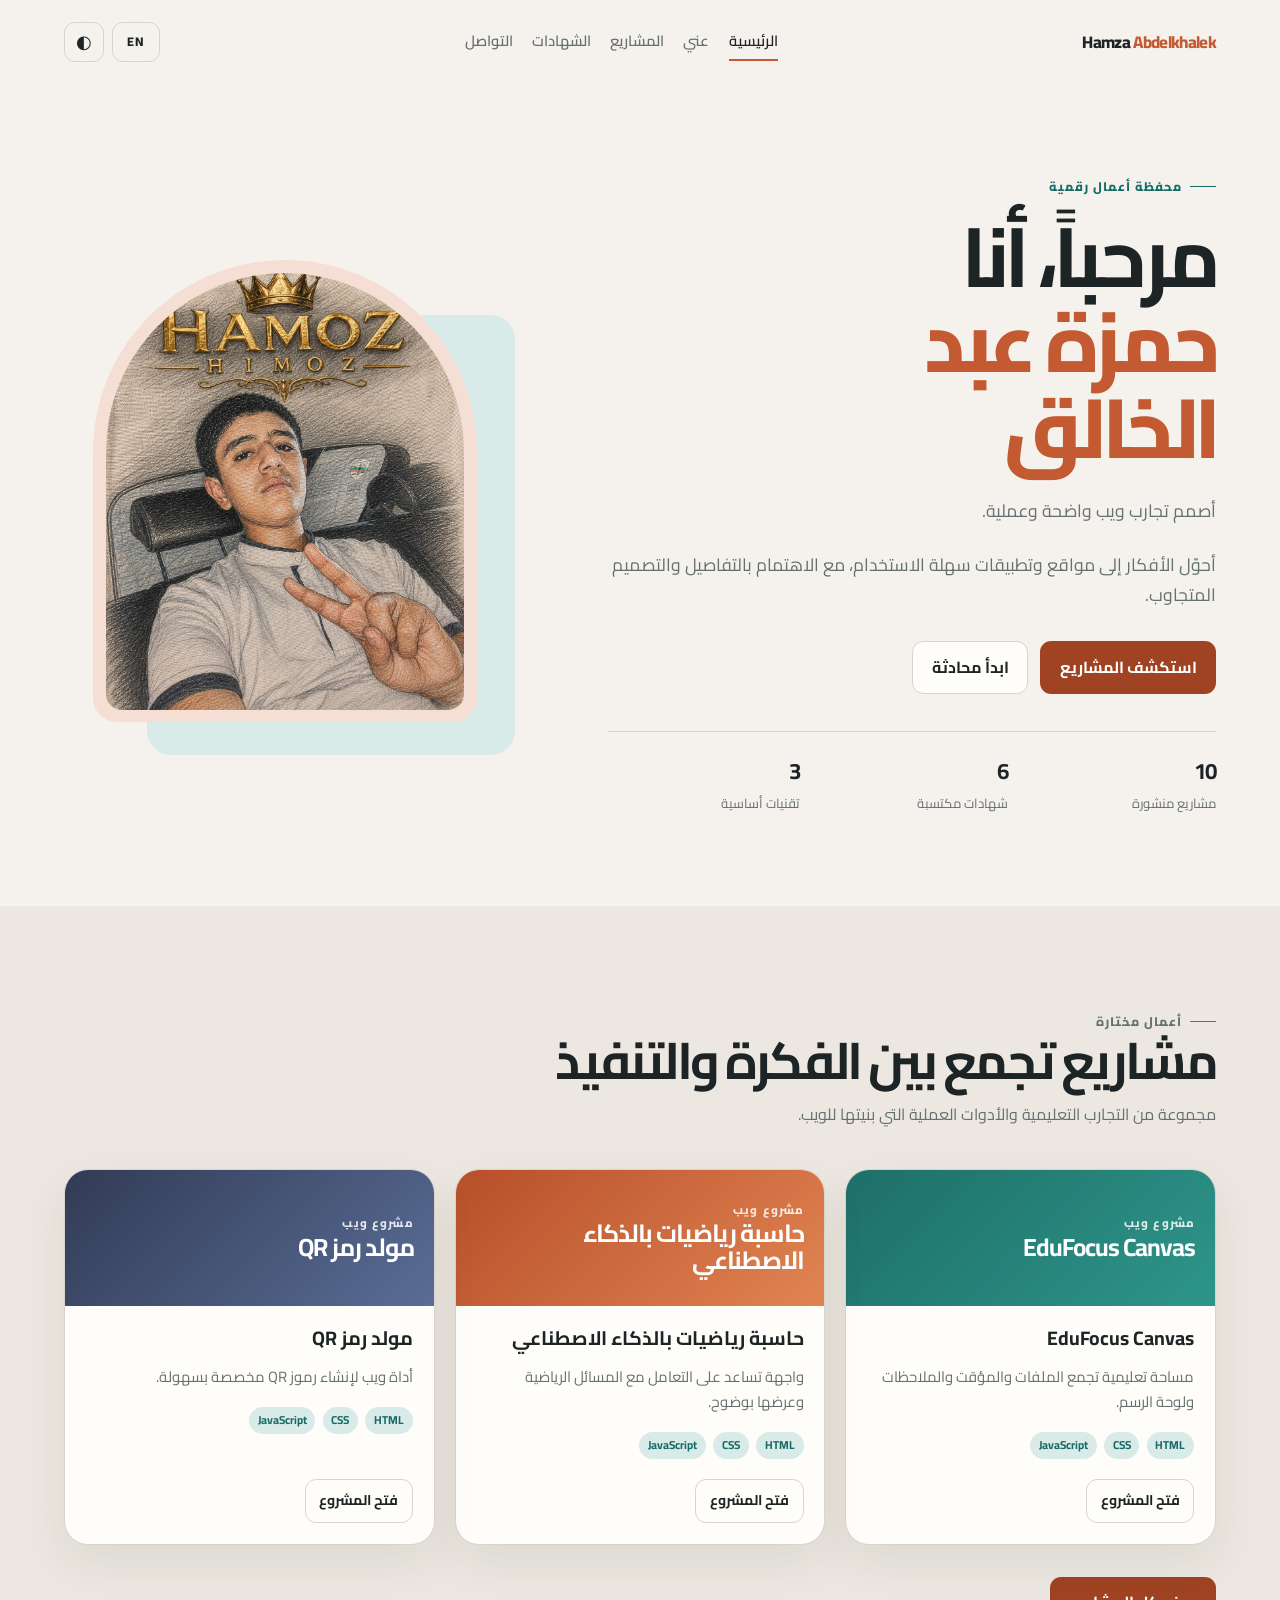
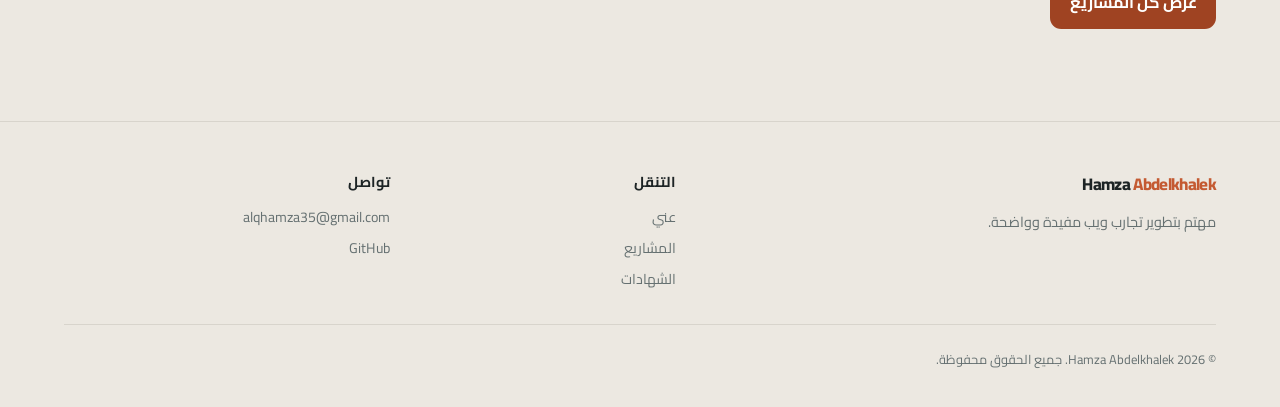
==== commit 60ad0a15: "Add files via upload" ====
--- a/index.html
+++ b/index.html
@@ -3,116 +3,110 @@
 <head>
     <meta charset="UTF-8">
     <meta name="viewport" content="width=device-width, initial-scale=1.0">
-    <title>Hamza Abdelkhalek | مهندس برمجيات</title>
-    <meta name="description" content="موقع Hamza Abdelkhalek الشخصي - مهندس برمجيات متخصص في تطوير الويب">
-    <meta name="keywords" content="Hamza Abdelkhalek, مهندس برمجيات, تطوير ويب, Web Developer, Portfolio">
-    <meta name="author" content="Hamza Abdelkhalek">
-    <meta property="og:title" content="Hamza Abdelkhalek | مهندس برمجيات">
-    <meta property="og:description" content="موقع Hamza Abdelkhalek الشخصي - مهندس برمجيات متخصص في تطوير الويب">
-    <meta property="og:type" content="website">
+    <meta name="description" content="محفظة أعمال حمزة عبد الخالق في تطوير الويب.">
+    <link rel="icon" type="image/png" href="me.png">
     <link rel="stylesheet" href="style.css">
-    <link rel="icon" type="image/png" href="me.png">
+    <title>حمزة عبد الخالق | محفظة أعمال</title>
 </head>
-<body>
+<body data-page="home">
+    <a class="skip-link" href="#main-content" data-i18n="skip-content">انتقل إلى المحتوى</a>
+    <header class="site-header">
+        <div class="container">
+            <a class="brand" href="index.html" aria-label="Hamza Abdelkhalek">Hamza <span>Abdelkhalek</span></a>
+            <nav aria-label="التنقل الرئيسي" data-i18n-aria="nav-label">
+                <ul class="nav-links" id="primary-navigation">
+                    <li><a href="index.html" data-i18n="home">الرئيسية</a></li>
+                    <li><a href="about.html" data-i18n="about">عني</a></li>
+                    <li><a href="projects.html" data-i18n="projects">المشاريع</a></li>
+                    <li><a href="certificates.html" data-i18n="certificates">الشهادات</a></li>
+                    <li><a href="contact.html" data-i18n="contact">التواصل</a></li>
+                </ul>
+            </nav>
+            <div class="header-controls">
+                <button class="control-button lang-toggle" type="button" data-i18n-aria="language-switch">EN</button>
+                <button class="control-button theme-toggle" type="button" aria-pressed="false" data-i18n-aria="theme-switch"><span class="theme-symbol" aria-hidden="true">◐</span></button>
+                <button class="mobile-menu" type="button" aria-controls="primary-navigation" aria-expanded="false" data-i18n-aria="mobile-menu"><span></span><span></span><span></span></button>
+            </div>
+        </div>
+    </header>
 
-    <nav class="navbar">
-        <div class="container">
-            <a href="index.html" class="logo">
-                Hamza <span>Abdelkhalek</span>
-            </a>
-
-            <ul class="nav-links">
-                <li><a href="index.html" data-i18n="home">الرئيسية</a></li>
-                <li><a href="about.html" data-i18n="about">عني</a></li>
-                <li><a href="projects.html" data-i18n="projects">المشاريع</a></li>
-                <li><a href="certificates.html" data-i18n="certificates">الشهادات</a></li>
-                <li><a href="contact.html" data-i18n="contact">التواصل</a></li>
-            </ul>
-
-            <div class="header-controls">
-                <button class="lang-toggle" onclick="toggleLanguage()">EN</button>
-                <button class="theme-toggle" onclick="toggleTheme()">&#127769;</button>
-                <div class="mobile-menu">
-                    <span></span>
-                    <span></span>
-                    <span></span>
+    <main id="main-content">
+        <section class="hero">
+            <div class="container hero-grid">
+                <div data-reveal>
+                    <p class="eyebrow" data-i18n="hero-label">محفظة أعمال رقمية</p>
+                    <h1><span data-i18n="hero-greeting">مرحباً، أنا</span><strong data-i18n="name">حمزة عبد الخالق</strong></h1>
+                    <p class="hero-copy" data-i18n="hero-role">أصمم تجارب ويب واضحة وعملية.</p>
+                    <p class="hero-copy" data-i18n="hero-copy">أحوّل الأفكار إلى مواقع وتطبيقات سهلة الاستخدام، مع الاهتمام بالتفاصيل والتصميم المتجاوب.</p>
+                    <div class="action-row">
+                        <a class="button button-primary" href="projects.html" data-i18n="view-projects">استكشف المشاريع</a>
+                        <a class="button button-secondary" href="contact.html" data-i18n="contact-me">ابدأ محادثة</a>
+                    </div>
+                    <div class="hero-stats" aria-label="Portfolio statistics">
+                        <div class="stat"><strong>10</strong><span data-i18n="stat-projects">مشاريع منشورة</span></div>
+                        <div class="stat"><strong>6</strong><span data-i18n="stat-certs">شهادات مكتسبة</span></div>
+                        <div class="stat"><strong>3</strong><span data-i18n="stat-skills">تقنيات أساسية</span></div>
+                    </div>
+                </div>
+                <div class="hero-portrait" data-reveal>
+                    <div class="portrait-frame"><img src="me.png" alt="Hamza Abdelkhalek"></div>
                 </div>
             </div>
-        </div>
-    </nav>
+        </section>
 
-    <section class="hero">
+        <section class="featured-section">
+            <div class="container">
+                <div class="section-heading">
+                    <p class="eyebrow" data-i18n="featured-label">أعمال مختارة</p>
+                    <h2 data-i18n="featured-heading">مشاريع تجمع بين الفكرة والتنفيذ</h2>
+                    <p data-i18n="featured-copy">مجموعة من التجارب التعليمية والأدوات العملية التي بنيتها للويب.</p>
+                </div>
+                <div class="card-grid">
+                    <article class="project-card" data-reveal>
+                        <div class="project-art"><span data-i18n="project-type">مشروع ويب</span><strong data-i18n="project9-title">EduFocus Canvas</strong></div>
+                        <div class="project-body">
+                            <h3 data-i18n="project9-title">EduFocus Canvas</h3>
+                            <p data-i18n="project9-desc">مساحة تعليمية تجمع الملفات والمؤقت والملاحظات ولوحة الرسم.</p>
+                            <ul class="tag-list"><li>HTML</li><li>CSS</li><li>JavaScript</li></ul>
+                            <a class="button button-secondary button-compact" href="https://alqhamza35-ctrl.github.io/EduFocus-Canvas/" target="_blank" rel="noopener noreferrer" data-i18n="live-demo">فتح المشروع</a>
+                        </div>
+                    </article>
+                    <article class="project-card" data-reveal>
+                        <div class="project-art"><span data-i18n="project-type">مشروع ويب</span><strong data-i18n="project4-title">حاسبة رياضيات بالذكاء الاصطناعي</strong></div>
+                        <div class="project-body">
+                            <h3 data-i18n="project4-title">حاسبة رياضيات بالذكاء الاصطناعي</h3>
+                            <p data-i18n="project4-desc">واجهة تساعد على التعامل مع المسائل الرياضية وعرضها بوضوح.</p>
+                            <ul class="tag-list"><li>HTML</li><li>CSS</li><li>JavaScript</li></ul>
+                            <a class="button button-secondary button-compact" href="https://alqhamza35-ctrl.github.io/math-calculate/" target="_blank" rel="noopener noreferrer" data-i18n="live-demo">فتح المشروع</a>
+                        </div>
+                    </article>
+                    <article class="project-card" data-reveal>
+                        <div class="project-art"><span data-i18n="project-type">مشروع ويب</span><strong data-i18n="project10-title">مولد رمز QR</strong></div>
+                        <div class="project-body">
+                            <h3 data-i18n="project10-title">مولد رمز QR</h3>
+                            <p data-i18n="project10-desc">أداة ويب لإنشاء رموز QR مخصصة بسهولة.</p>
+                            <ul class="tag-list"><li>HTML</li><li>CSS</li><li>JavaScript</li></ul>
+                            <a class="button button-secondary button-compact" href="https://alqhamza35-ctrl.github.io/QR-Code-Generator/" target="_blank" rel="noopener noreferrer" data-i18n="live-demo">فتح المشروع</a>
+                        </div>
+                    </article>
+                </div>
+                <div class="action-row"><a class="button button-primary" href="projects.html" data-i18n="explore-all">عرض كل المشاريع</a></div>
+            </div>
+        </section>
+    </main>
+
+    <footer class="site-footer">
         <div class="container">
-            <div class="hero-content">
-                <p class="hero-badge" data-i18n="hero-badge">متاح للعمل الحر</p>
-                <h1 data-i18n="greeting">!مرحباً، أنا</h1>
-                <h1><span data-i18n="name">حمزة عبد الخالق</span></h1>
-                <p class="subtitle"><span class="typing-text" data-i18n="title">مهندس برمجيات</span><span class="cursor">|</span></p>
-                <p data-i18n="hero-description">
-                    أقوم بإنشاء مواقع وتطبيقات ويب حديثة وعملية. أحب تحويل الأفكار إلى واقع رقمي مميز.
-                </p>
-                <div class="hero-buttons">
-                    <a href="projects.html" class="btn btn-primary" data-i18n="view-projects">عرض المشاريع</a>
-                    <a href="contact.html" class="btn btn-secondary" data-i18n="contact-me">تواصل معي</a>
-                </div>
-                <div class="hero-stats">
-                    <div class="stat-item">
-                        <span class="stat-number">7+</span>
-                        <span class="stat-label" data-i18n="stat-projects">مشروع</span>
-                    </div>
-                    <div class="stat-item">
-                        <span class="stat-number">6+</span>
-                        <span class="stat-label" data-i18n="stat-certs">شهادة</span>
-                    </div>
-                    <div class="stat-item">
-                        <span class="stat-number">1+</span>
-                        <span class="stat-label" data-i18n="stat-exp">سنة خبرة</span>
-                    </div>
-                </div>
+            <div class="footer-grid">
+                <div><a class="brand" href="index.html">Hamza <span>Abdelkhalek</span></a><p data-i18n="footer-copy">مهتم بتطوير تجارب ويب مفيدة وواضحة.</p></div>
+                <div><h2 class="footer-title" data-i18n="footer-navigation">التنقل</h2><ul class="footer-links"><li><a href="about.html" data-i18n="about">عني</a></li><li><a href="projects.html" data-i18n="projects">المشاريع</a></li><li><a href="certificates.html" data-i18n="certificates">الشهادات</a></li></ul></div>
+                <div><h2 class="footer-title" data-i18n="footer-connect">تواصل</h2><ul class="footer-links"><li><a href="mailto:alqhamza35@gmail.com">alqhamza35@gmail.com</a></li><li><a href="https://github.com/alqhamza35-ctrl" target="_blank" rel="noopener noreferrer">GitHub</a></li></ul></div>
             </div>
-
-            <div class="hero-image">
-                <div class="profile-img">
-                    <img src="me.png" alt="Hamza Abdelkhalek">
-                </div>
-            </div>
-        </div>
-    </section>
-
-    <footer class="footer">
-        <div class="container">
-            <div class="footer-content">
-                <div class="footer-brand">
-                    <a href="index.html" class="logo">Hamza <span>Abdelkhalek</span></a>
-                    <p data-i18n="footer-desc">مهندس برمجيات متخصص في تطوير الويب</p>
-                </div>
-                <div class="footer-links">
-                    <h4 data-i18n="footer-quick">روابط سريعة</h4>
-                    <ul>
-                        <li><a href="index.html" data-i18n="home">الرئيسية</a></li>
-                        <li><a href="about.html" data-i18n="about">عني</a></li>
-                        <li><a href="projects.html" data-i18n="projects">المشاريع</a></li>
-                        <li><a href="contact.html" data-i18n="contact">التواصل</a></li>
-                    </ul>
-                </div>
-                <div class="footer-social">
-                    <h4 data-i18n="footer-social">تابعني</h4>
-                    <div class="social-links">
-                        <a href="https://github.com/alqhamza35-ctrl" target="_blank" class="social-link">&#128025; GitHub</a>
-                        <a href="mailto:alqhamza35@gmail.com" class="social-link">&#128231; Email</a>
-                    </div>
-                </div>
-            </div>
-            <div class="footer-bottom">
-                <p>&copy; 2026 Hamza Abdelkhalek. <span data-i18n="footer-rights">جميع الحقوق محفوظة</span></p>
-            </div>
+            <p class="footer-bottom">© 2026 Hamza Abdelkhalek. <span data-i18n="footer-rights">جميع الحقوق محفوظة.</span></p>
         </div>
     </footer>
-
-    <button class="scroll-top" id="scrollTop" onclick="scrollToTop()">&#8593;</button>
-
+    <button class="scroll-top" id="scrollTop" type="button" data-i18n-aria="scroll-top">↑</button>
     <script src="i18n.js"></script>
     <script src="main.js"></script>
-
 </body>
 </html>
--- a/style.css
+++ b/style.css
@@ -1,1763 +1,499 @@
-@import url('https://fonts.googleapis.com/css2?family=Cairo:wght@400;600;700&family=Inter:wght@400;500;600;700&display=swap');
+@import url('https://fonts.googleapis.com/css2?family=Cairo:wght@400;500;600;700;800&family=DM+Sans:wght@400;500;600;700&display=swap');
 
 :root {
-    --primary: #D4AF37;
-    --primary-dark: #B8960C;
-    --primary-light: #f0d78c;
-    --bg-color: #ffffff;
-    --bg-secondary: #faf8f3;
-    --text-color: #1a1a1a;
-    --text-light: #666666;
-    --card-bg: #ffffff;
-    --shadow: 0 4px 20px rgba(0, 0, 0, 0.08);
-    --border: rgba(212, 175, 55, 0.2);
-    --nav-bg: rgba(255, 255, 255, 0.95);
-    --success: #22c55e;
-    --whatsapp: #25D366;
-    --glass: rgba(255, 255, 255, 0.1);
-    --glass-border: rgba(255, 255, 255, 0.2);
+    --canvas: #f5f2ed;
+    --surface: #fffdfa;
+    --surface-muted: #ece8e1;
+    --ink: #1d2425;
+    --muted: #657071;
+    --line: #d8d4cc;
+    --accent: #c45a32;
+    --accent-strong: #9f4322;
+    --accent-soft: #f5dfd5;
+    --teal: #176b67;
+    --teal-soft: #d9ebe8;
+    --shadow: 0 18px 45px rgba(36, 35, 31, 0.08);
+    --radius-lg: 1.5rem;
+    --radius-md: 1rem;
+    --content-width: 72rem;
 }
 
 [data-theme="dark"] {
-    --bg-color: #0a0a0f;
-    --bg-secondary: #12121a;
-    --text-color: #f0f0f0;
-    --text-light: #a0a0a0;
-    --card-bg: rgba(20, 20, 30, 0.8);
-    --shadow: 0 8px 32px rgba(0, 0, 0, 0.4);
-    --border: rgba(212, 175, 55, 0.15);
-    --nav-bg: rgba(10, 10, 15, 0.9);
-    --glass: rgba(20, 20, 30, 0.6);
-    --glass-border: rgba(212, 175, 55, 0.1);
-}
-
-* {
+    --canvas: #172021;
+    --surface: #202b2c;
+    --surface-muted: #2a3536;
+    --ink: #f6f2eb;
+    --muted: #b5bfbd;
+    --line: #415051;
+    --accent: #ef8b61;
+    --accent-strong: #ffad89;
+    --accent-soft: #4a3028;
+    --teal: #7bc7bd;
+    --teal-soft: #263f3d;
+    --shadow: 0 18px 45px rgba(0, 0, 0, 0.25);
+}
+
+* { box-sizing: border-box; }
+
+html { scroll-behavior: smooth; }
+
+body {
     margin: 0;
-    padding: 0;
-    box-sizing: border-box;
-}
-
-html {
-    scroll-behavior: smooth;
-}
-
-body {
-    font-family: 'Cairo', 'Inter', sans-serif;
-    background-color: var(--bg-color);
-    color: var(--text-color);
-    line-height: 1.6;
-    opacity: 0;
-    animation: fadeInPage 0.8s ease forwards;
-    overflow-x: hidden;
-}
-
-@keyframes fadeInPage {
-    to { opacity: 1; }
-}
-
-a {
-    text-decoration: none;
-    color: inherit;
-}
-
-ul {
-    list-style: none;
-}
-
-img {
-    max-width: 100%;
-    height: auto;
-}
-
-.container {
-    max-width: 1200px;
-    margin: 0 auto;
-    padding: 0 20px;
-}
-
-/* ========== NAVBAR ========== */
-.navbar {
+    min-width: 20rem;
+    color: var(--ink);
+    background: var(--canvas);
+    font-family: "Cairo", sans-serif;
+    line-height: 1.7;
+}
+
+[dir="ltr"] body { font-family: "DM Sans", sans-serif; }
+
+body.menu-open { overflow: hidden; }
+
+a { color: inherit; text-decoration: none; }
+
+button, input, textarea { font: inherit; }
+
+button { cursor: pointer; }
+
+img { display: block; max-width: 100%; }
+
+:focus-visible { outline: 3px solid var(--accent); outline-offset: 3px; }
+
+.skip-link {
     position: fixed;
-    top: 0;
-    left: 0;
-    right: 0;
-    background: var(--nav-bg);
-    backdrop-filter: blur(20px) saturate(180%);
-    -webkit-backdrop-filter: blur(20px) saturate(180%);
-    box-shadow: 0 1px 20px rgba(212, 175, 55, 0.08);
-    z-index: 1000;
-    border-bottom: 1px solid var(--border);
-    transition: all 0.4s cubic-bezier(0.4, 0, 0.2, 1);
-}
-
-.navbar.scrolled {
-    padding: 8px 0;
-    background: var(--nav-bg);
-    box-shadow: 0 4px 30px rgba(212, 175, 55, 0.15);
-    transform: translateY(0);
-}
-
-.navbar .container {
+    z-index: 100;
+    inset-block-start: 0.75rem;
+    inset-inline-start: 0.75rem;
+    padding: 0.65rem 1rem;
+    color: #fff;
+    background: var(--accent-strong);
+    border-radius: 0.5rem;
+    transform: translateY(-150%);
+}
+
+.skip-link:focus { transform: translateY(0); }
+
+.container { width: min(var(--content-width), calc(100% - 2.5rem)); margin-inline: auto; }
+
+.site-header {
+    position: fixed;
+    z-index: 20;
+    inset: 0 0 auto;
+    border-bottom: 1px solid transparent;
+    transition: background-color 180ms ease, border-color 180ms ease, box-shadow 180ms ease;
+}
+
+.site-header.scrolled,
+.site-header:has(.nav-links.active) {
+    background: color-mix(in srgb, var(--canvas) 94%, transparent);
+    border-color: var(--line);
+    box-shadow: 0 0.5rem 1.5rem rgba(24, 27, 26, 0.06);
+    backdrop-filter: blur(16px);
+}
+
+.site-header .container {
     display: flex;
+    align-items: center;
     justify-content: space-between;
-    align-items: center;
-    padding: 16px 20px;
-    transition: padding 0.4s ease;
-}
-
-.navbar.scrolled .container {
-    padding: 10px 20px;
-}
-
-.logo {
-    font-size: 1.5rem;
-    font-weight: 700;
-    color: var(--primary);
-    transition: all 0.4s ease;
-    position: relative;
-}
-
-.logo::after {
-    content: '';
-    position: absolute;
-    bottom: -5px;
-    left: 0;
-    width: 0;
-    height: 3px;
-    background: linear-gradient(90deg, var(--primary), var(--primary-light));
-    transition: width 0.4s ease;
-    border-radius: 2px;
-}
-
-.logo:hover::after {
-    width: 100%;
-}
-
-.logo:hover {
-    text-shadow: 0 0 30px rgba(212, 175, 55, 0.6);
-    transform: scale(1.02);
-}
-
-.logo span {
-    color: var(--text-color);
-}
+    min-height: 5.25rem;
+    gap: 1rem;
+}
+
+.brand {
+    flex: none;
+    font-size: 1.05rem;
+    font-weight: 800;
+    letter-spacing: -0.04em;
+}
+
+.brand span { color: var(--accent); }
 
 .nav-links {
     display: flex;
     align-items: center;
-    gap: 35px;
+    gap: 1.2rem;
+    padding: 0;
+    margin: 0;
+    list-style: none;
 }
 
 .nav-links a {
-    font-size: 0.95rem;
-    font-weight: 500;
-    color: var(--text-light);
-    transition: all 0.3s ease;
-    position: relative;
-    padding: 5px 0;
-}
-
-.nav-links a::after {
-    content: '';
-    position: absolute;
-    bottom: 0;
-    left: 50%;
-    width: 0;
-    height: 3px;
-    background: linear-gradient(90deg, var(--primary), var(--primary-light));
-    transition: all 0.4s cubic-bezier(0.4, 0, 0.2, 1);
-    transform: translateX(-50%);
-    border-radius: 2px;
-}
-
-.nav-links a:hover {
-    color: var(--primary);
-    transform: translateY(-2px);
-}
-
-.nav-links a:hover::after {
-    width: 100%;
-}
-
-.nav-links a.active {
-    color: var(--primary);
+    display: block;
+    padding-block: 0.35rem;
+    color: var(--muted);
+    font-size: 0.92rem;
     font-weight: 600;
-}
-
-.nav-links a.active::after {
-    width: 100%;
-}
-
-.header-controls {
-    display: flex;
+    border-bottom: 2px solid transparent;
+}
+
+.nav-links a:hover,
+.nav-links a.active { color: var(--ink); border-color: var(--accent); }
+
+.header-controls { display: flex; align-items: center; gap: 0.5rem; }
+
+.control-button,
+.mobile-menu {
+    display: inline-grid;
+    place-items: center;
+    min-width: 2.5rem;
+    min-height: 2.5rem;
+    padding: 0.45rem 0.65rem;
+    color: var(--ink);
+    background: transparent;
+    border: 1px solid var(--line);
+    border-radius: 0.65rem;
+}
+
+.control-button:hover,
+.mobile-menu:hover { color: var(--accent-strong); border-color: var(--accent); }
+
+.lang-toggle { min-width: 3rem; font-size: 0.78rem; font-weight: 800; letter-spacing: 0.06em; }
+
+.theme-symbol { font-size: 1.15rem; line-height: 1; }
+
+.mobile-menu { display: none; gap: 0.25rem; padding-inline: 0.58rem; }
+
+.mobile-menu span { display: block; width: 1.15rem; height: 2px; background: currentColor; transition: transform 180ms ease, opacity 180ms ease; }
+
+.mobile-menu[aria-expanded="true"] span:first-child { transform: translateY(0.42rem) rotate(45deg); }
+.mobile-menu[aria-expanded="true"] span:nth-child(2) { opacity: 0; }
+.mobile-menu[aria-expanded="true"] span:last-child { transform: translateY(-0.42rem) rotate(-45deg); }
+
+main { min-height: 70vh; }
+
+section { padding-block: 5.75rem; }
+
+.hero { padding-block: 10.5rem 5.75rem; overflow: hidden; }
+
+.hero-grid {
+    display: grid;
+    grid-template-columns: minmax(0, 1.1fr) minmax(17rem, 0.8fr);
     align-items: center;
-    gap: 12px;
-}
-
-.lang-toggle {
-    display: flex;
-    align-items: center;
-    gap: 5px;
-    padding: 10px 18px;
-    background: transparent;
-    border: 2px solid var(--primary);
-    border-radius: 10px;
-    cursor: pointer;
-    font-size: 0.85rem;
-    font-weight: 600;
-    color: var(--primary);
-    transition: all 0.4s cubic-bezier(0.4, 0, 0.2, 1);
-    position: relative;
-    overflow: hidden;
-}
-
-.lang-toggle::before {
-    content: '';
-    position: absolute;
-    top: 0;
-    left: -100%;
-    width: 100%;
-    height: 100%;
-    background: linear-gradient(90deg, transparent, rgba(212, 175, 55, 0.2), transparent);
-    transition: left 0.5s ease;
-}
-
-.lang-toggle:hover::before {
-    left: 100%;
-}
-
-.lang-toggle:hover {
-    background: var(--primary);
-    color: #fff;
-    box-shadow: 0 8px 25px rgba(212, 175, 55, 0.4);
-    transform: translateY(-3px);
-}
-
-.theme-toggle {
-    width: 44px;
-    height: 44px;
-    border-radius: 10px;
-    border: 2px solid var(--primary);
-    background: transparent;
-    cursor: pointer;
-    font-size: 1.2rem;
-    display: flex;
-    align-items: center;
-    justify-content: center;
-    transition: all 0.4s cubic-bezier(0.4, 0, 0.2, 1);
-    position: relative;
-    overflow: hidden;
-}
-
-.theme-toggle::before {
-    content: '';
-    position: absolute;
-    top: 50%;
-    left: 50%;
-    width: 0;
-    height: 0;
-    background: var(--primary);
-    border-radius: 50%;
-    transform: translate(-50%, -50%);
-    transition: all 0.5s ease;
-    z-index: -1;
-}
-
-.theme-toggle:hover::before {
-    width: 150%;
-    height: 150%;
-}
-
-.theme-toggle:hover {
-    color: #fff;
-    transform: translateY(-3px) rotate(15deg);
-    box-shadow: 0 8px 25px rgba(212, 175, 55, 0.4);
-}
-
-.mobile-menu {
-    display: none;
-    flex-direction: column;
-    gap: 6px;
-    cursor: pointer;
-    padding: 10px;
-    z-index: 1001;
-}
-
-.mobile-menu span {
-    width: 28px;
-    height: 3px;
-    background: var(--text-color);
-    border-radius: 3px;
-    transition: all 0.4s cubic-bezier(0.4, 0, 0.2, 1);
-    transform-origin: center;
-}
-
-.mobile-menu.active span:nth-child(1) {
-    transform: rotate(45deg) translate(6px, 6px);
-    background: var(--primary);
-}
-
-.mobile-menu.active span:nth-child(2) {
-    opacity: 0;
-    transform: scaleX(0);
-}
-
-.mobile-menu.active span:nth-child(3) {
-    transform: rotate(-45deg) translate(8px, -8px);
-    background: var(--primary);
-}
-
-/* ========== HERO ========== */
-.hero {
-    min-height: 100vh;
-    display: flex;
-    align-items: center;
-    padding-top: 80px;
-    background: 
-        radial-gradient(ellipse at 20% 80%, rgba(212, 175, 55, 0.08) 0%, transparent 50%),
-        radial-gradient(ellipse at 80% 20%, rgba(212, 175, 55, 0.05) 0%, transparent 50%),
-        linear-gradient(-45deg, var(--bg-color), var(--bg-secondary), rgba(212, 175, 55, 0.03), var(--bg-color));
-    background-size: 400% 400%;
-    animation: heroGradient 20s ease infinite;
-    position: relative;
-    overflow: hidden;
-}
-
-.hero::before {
-    content: '';
-    position: absolute;
-    top: 0;
-    left: 0;
-    right: 0;
-    bottom: 0;
-    background: url("data:image/svg+xml,%3Csvg width='60' height='60' viewBox='0 0 60 60' xmlns='http://www.w3.org/2000/svg'%3E%3Cg fill='none' fill-rule='evenodd'%3E%3Cg fill='%23D4AF37' fill-opacity='0.03'%3E%3Cpath d='M36 34v-4h-2v4h-4v2h4v4h2v-4h4v-2h-4zm0-30V0h-2v4h-4v2h4v4h2V6h4V4h-4zM6 34v-4H4v4H0v2h4v4h2v-4h4v-2H6zM6 4V0H4v4H0v2h4v4h2V6h4V4H6z'/%3E%3C/g%3E%3C/g%3E%3C/svg%3E");
-    opacity: 0.5;
-    pointer-events: none;
-}
-
-@keyframes heroGradient {
-    0% { background-position: 0% 50%; }
-    50% { background-position: 100% 50%; }
-    100% { background-position: 0% 50%; }
-}
-
-.hero .container {
-    display: grid;
-    grid-template-columns: 1fr 1fr;
-    gap: 80px;
-    align-items: center;
-    position: relative;
-    z-index: 1;
-}
-
-.hero-content {
-    animation: slideUp 1s ease forwards;
-}
-
-@keyframes slideUp {
-    from {
-        opacity: 0;
-        transform: translateY(50px);
-    }
-    to {
-        opacity: 1;
-        transform: translateY(0);
-    }
-}
-
-.hero-badge {
+    gap: clamp(2.5rem, 8vw, 7rem);
+}
+
+.eyebrow {
     display: inline-flex;
     align-items: center;
-    gap: 8px;
-    padding: 10px 22px;
-    background: rgba(34, 197, 94, 0.1);
-    color: var(--success);
-    border-radius: 30px;
-    font-size: 0.85rem;
-    font-weight: 600;
-    margin-bottom: 25px;
-    border: 1px solid rgba(34, 197, 94, 0.2);
-    animation: pulse 2s ease-in-out infinite;
-    backdrop-filter: blur(10px);
-}
-
-.hero-badge::before {
-    content: '';
-    width: 10px;
-    height: 10px;
-    background: var(--success);
-    border-radius: 50%;
-    animation: blink 1.5s ease-in-out infinite;
-}
-
-@keyframes pulse {
-    0%, 100% { transform: scale(1); box-shadow: 0 0 0 0 rgba(34, 197, 94, 0.4); }
-    50% { transform: scale(1.02); box-shadow: 0 0 20px 5px rgba(34, 197, 94, 0.1); }
-}
-
-@keyframes blink {
-    0%, 100% { opacity: 1; }
-    50% { opacity: 0.4; }
-}
-
-.hero-content h1 {
-    font-size: 3rem;
-    margin-bottom: 10px;
-    color: var(--text-color);
-    line-height: 1.2;
-}
-
-.hero-content h1 span {
-    background: linear-gradient(135deg, var(--primary), var(--primary-light), var(--primary-dark));
-    -webkit-background-clip: text;
-    -webkit-text-fill-color: transparent;
-    background-clip: text;
-    background-size: 200% 200%;
-    animation: gradientShift 3s ease infinite;
-}
-
-@keyframes gradientShift {
-    0% { background-position: 0% 50%; }
-    50% { background-position: 100% 50%; }
-    100% { background-position: 0% 50%; }
-}
-
-.hero-content .subtitle {
-    font-size: 1.4rem;
-    color: var(--primary);
-    margin-bottom: 25px;
-    font-weight: 600;
-    display: flex;
-    align-items: center;
-}
-
-.typing-text {
-    animation: textGlow 3s ease-in-out infinite;
-}
-
-.cursor {
-    animation: blink 1s infinite;
-    color: var(--primary);
-    margin-right: 5px;
-    font-weight: 300;
-}
-
-@keyframes textGlow {
-    0%, 100% { text-shadow: 0 0 10px rgba(212, 175, 55, 0.3); }
-    50% { text-shadow: 0 0 30px rgba(212, 175, 55, 0.6), 0 0 60px rgba(212, 175, 55, 0.3); }
-}
-
-.hero-content > p {
-    font-size: 1.1rem;
-    color: var(--text-light);
-    margin-bottom: 35px;
-    max-width: 520px;
-    line-height: 1.9;
-}
-
-.hero-buttons {
-    display: flex;
-    gap: 18px;
-    flex-wrap: wrap;
-    margin-bottom: 50px;
-}
-
-.hero-stats {
-    display: flex;
-    gap: 50px;
-    padding: 30px;
-    background: var(--glass);
-    backdrop-filter: blur(10px);
-    border-radius: 20px;
-    border: 1px solid var(--glass-border);
-}
-
-.stat-item {
-    text-align: center;
-    transition: all 0.3s ease;
-}
-
-.stat-item:hover {
-    transform: translateY(-5px);
-}
-
-.stat-number {
-    display: block;
-    font-size: 2.5rem;
-    font-weight: 700;
-    background: linear-gradient(135deg, var(--primary), var(--primary-light));
-    -webkit-background-clip: text;
-    -webkit-text-fill-color: transparent;
-    background-clip: text;
-    line-height: 1.2;
-}
-
-.stat-label {
-    font-size: 0.9rem;
-    color: var(--text-light);
-    margin-top: 5px;
-}
-
-.hero-image {
-    display: flex;
-    justify-content: center;
-    align-items: center;
-    animation: slideUp 1s ease 0.3s forwards;
-    opacity: 0;
-    perspective: 1000px;
-}
-
-.hero-image .profile-img {
-    width: 340px;
-    height: 340px;
-    border-radius: 50%;
-    background: linear-gradient(135deg, var(--primary), var(--primary-dark));
-    display: flex;
-    align-items: center;
-    justify-content: center;
-    overflow: hidden;
-    box-shadow: 
-        0 0 80px rgba(212, 175, 55, 0.3),
-        0 0 150px rgba(212, 175, 55, 0.1),
-        inset 0 0 60px rgba(255, 255, 255, 0.1);
-    border: 5px solid var(--primary);
-    position: relative;
-    transform-style: preserve-3d;
-    transition: all 0.6s cubic-bezier(0.4, 0, 0.2, 1);
-    animation: float 6s ease-in-out infinite;
-}
-
-@keyframes float {
-    0%, 100% { transform: translateY(0) rotateX(0) rotateY(0); }
-    25% { transform: translateY(-15px) rotateX(2deg) rotateY(5deg); }
-    75% { transform: translateY(-5px) rotateX(-2deg) rotateY(-3deg); }
-}
-
-.hero-image .profile-img::before {
-    content: '';
-    position: absolute;
-    top: -3px;
-    left: -3px;
-    right: -3px;
-    bottom: -3px;
-    border-radius: 50%;
-    background: conic-gradient(from 0deg, transparent, var(--primary), transparent, var(--primary), transparent);
-    animation: rotateBorder 10s linear infinite;
-    z-index: -1;
-}
-
-.hero-image .profile-img::after {
-    content: '';
-    position: absolute;
-    top: 0;
-    left: 0;
-    right: 0;
-    bottom: 0;
-    border-radius: 50%;
-    background: linear-gradient(135deg, rgba(255,255,255,0.2) 0%, transparent 50%, rgba(0,0,0,0.1) 100%);
-    pointer-events: none;
-}
-
-@keyframes rotateBorder {
-    100% { transform: rotate(360deg); }
-}
-
-.hero-image .profile-img:hover {
-    transform: scale(1.08) translateZ(40px) rotateY(15deg);
-    box-shadow: 
-        0 0 100px rgba(212, 175, 55, 0.5),
-        0 0 200px rgba(212, 175, 55, 0.2),
-        30px 30px 60px rgba(0, 0, 0, 0.3);
-}
-
-.hero-image .profile-img img {
-    width: 100%;
-    height: 100%;
-    object-fit: cover;
-}
-
-/* ========== BUTTONS ========== */
-.btn {
+    gap: 0.5rem;
+    margin: 0 0 1.1rem;
+    color: var(--teal);
+    font-size: 0.78rem;
+    font-weight: 800;
+    letter-spacing: 0.08em;
+    text-transform: uppercase;
+}
+
+.eyebrow::before { width: 1.6rem; height: 1px; content: ""; background: currentColor; }
+
+.hero h1,
+.page-intro h1 {
+    max-width: 11ch;
+    margin: 0;
+    font-size: clamp(2.65rem, 7vw, 5.2rem);
+    line-height: 1.03;
+    letter-spacing: -0.065em;
+}
+
+.hero h1 strong { display: block; color: var(--accent); font-weight: 800; }
+
+.hero-copy { max-width: 38rem; margin: 1.5rem 0 0; color: var(--muted); font-size: 1.1rem; }
+
+.action-row { display: flex; flex-wrap: wrap; gap: 0.75rem; margin-top: 2rem; }
+
+.button {
     display: inline-flex;
     align-items: center;
     justify-content: center;
-    gap: 10px;
-    padding: 15px 35px;
-    border-radius: 12px;
-    font-size: 1rem;
-    font-weight: 600;
-    cursor: pointer;
-    transition: all 0.4s cubic-bezier(0.4, 0, 0.2, 1);
-    border: none;
+    min-height: 3rem;
+    padding: 0.72rem 1.15rem;
+    border: 1px solid transparent;
+    border-radius: 0.7rem;
+    font-weight: 700;
+    transition: transform 160ms ease, background-color 160ms ease, border-color 160ms ease;
+}
+
+.button:hover { transform: translateY(-2px); }
+
+.button-primary { color: #fff; background: var(--accent-strong); }
+.button-primary:hover { background: var(--accent); }
+.button-secondary { color: var(--ink); border-color: var(--line); background: var(--surface); }
+.button-secondary:hover { border-color: var(--teal); color: var(--teal); }
+.button-compact { min-height: 2.6rem; padding: 0.55rem 0.85rem; font-size: 0.88rem; }
+
+.hero-stats {
+    display: grid;
+    grid-template-columns: repeat(3, 1fr);
+    gap: 1rem;
+    max-width: 38rem;
+    padding: 1.3rem 0 0;
+    margin: 2.3rem 0 0;
+    border-top: 1px solid var(--line);
+}
+
+.stat { display: grid; gap: 0.1rem; }
+.stat strong { font-size: 1.4rem; letter-spacing: -0.04em; }
+.stat span { color: var(--muted); font-size: 0.82rem; }
+
+.portrait-frame {
     position: relative;
-    overflow: hidden;
-    transform-style: preserve-3d;
-}
-
-.btn::before {
-    content: '';
+    width: min(100%, 24rem);
+    margin-inline: auto;
+    aspect-ratio: 0.83;
+    padding: 0.8rem;
+    background: var(--accent-soft);
+    border-radius: 12rem 12rem 1.5rem 1.5rem;
+}
+
+.portrait-frame::before {
     position: absolute;
-    top: 0;
-    left: -100%;
-    width: 100%;
-    height: 100%;
-    background: linear-gradient(90deg, transparent, rgba(255, 255, 255, 0.3), transparent);
-    transition: left 0.6s ease;
-}
-
-.btn:hover::before {
-    left: 100%;
-}
-
-.btn:active {
-    transform: translateY(2px) translateZ(0) scale(0.97);
-}
-
-.btn-primary {
-    background: linear-gradient(135deg, var(--primary), var(--primary-dark));
-    color: #ffffff;
-    box-shadow: 0 6px 20px rgba(212, 175, 55, 0.35);
-}
-
-.btn-primary:hover {
-    background: linear-gradient(135deg, var(--primary-light), var(--primary));
-    transform: translateY(-5px) translateZ(10px);
-    box-shadow: 0 12px 35px rgba(212, 175, 55, 0.5);
-}
-
-.btn-secondary {
-    background: transparent;
-    color: var(--primary);
-    border: 2px solid var(--primary);
-    backdrop-filter: blur(10px);
-}
-
-.btn-secondary:hover {
-    background: var(--primary);
-    color: #ffffff;
-    transform: translateY(-5px) translateZ(10px);
-    box-shadow: 0 12px 35px rgba(212, 175, 55, 0.4);
-}
-
-/* ========== SECTIONS ========== */
-section {
-    padding: 120px 0;
-}
-
-.section-header {
-    text-align: center;
-    margin-bottom: 70px;
-}
-
-.section-header h2 {
-    font-size: 2.5rem;
-    margin-bottom: 15px;
-    color: var(--text-color);
-    position: relative;
-    display: inline-block;
-}
-
-.section-header h2 span {
-    color: var(--primary);
-}
-
-.section-header h2::after {
-    content: '';
-    position: absolute;
-    bottom: -15px;
-    left: 50%;
-    transform: translateX(-50%);
-    width: 80px;
-    height: 4px;
-    background: linear-gradient(90deg, transparent, var(--primary), transparent);
-    border-radius: 2px;
-}
-
-.section-header p {
-    color: var(--text-light);
-    font-size: 1.15rem;
-    margin-top: 25px;
-}
-
-.project-count, .cert-count {
-    margin-top: 15px;
-    font-size: 1rem;
-    color: var(--primary);
-    font-weight: 600;
-}
-
-/* ========== PROJECTS FILTER ========== */
-.projects-filter {
-    display: flex;
-    justify-content: center;
-    gap: 15px;
-    margin-bottom: 50px;
-    flex-wrap: wrap;
-    perspective: 1000px;
-}
-
-.filter-btn {
-    padding: 12px 28px;
-    background: var(--card-bg);
-    border: 2px solid var(--border);
-    border-radius: 30px;
-    cursor: pointer;
-    font-size: 0.9rem;
-    font-weight: 600;
-    color: var(--text-color);
-    transition: all 0.4s cubic-bezier(0.4, 0, 0.2, 1);
-    transform-style: preserve-3d;
-    backdrop-filter: blur(10px);
-}
-
-.filter-btn:hover {
-    transform: translateY(-5px) translateZ(10px) rotateX(5deg);
-    border-color: var(--primary);
-    box-shadow: 0 10px 30px rgba(212, 175, 55, 0.2);
-}
-
-.filter-btn.active {
-    background: linear-gradient(135deg, var(--primary), var(--primary-dark));
-    color: #fff;
-    border-color: var(--primary);
-    transform: translateY(-3px) translateZ(5px);
-    box-shadow: 0 10px 30px rgba(212, 175, 55, 0.4);
-}
-
-/* ========== ABOUT ========== */
-.about {
-    background: 
-        radial-gradient(ellipse at 10% 20%, rgba(212, 175, 55, 0.05) 0%, transparent 50%),
-        radial-gradient(ellipse at 90% 80%, rgba(212, 175, 55, 0.03) 0%, transparent 50%),
-        var(--bg-secondary);
-}
-
-.about-content {
-    display: grid;
-    grid-template-columns: 1fr 1fr;
-    gap: 70px;
-    align-items: center;
-}
-
-.about-text h3 {
-    font-size: 1.6rem;
-    margin-bottom: 20px;
-    color: var(--text-color);
-}
-
-.about-text p {
-    color: var(--text-light);
-    margin-bottom: 20px;
-    line-height: 1.9;
-}
-
-.skills-bar {
-    margin-top: 35px;
-    perspective: 1000px;
-}
-
-.skills-bar h4 {
-    font-size: 1.15rem;
-    color: var(--primary);
-    margin-bottom: 25px;
-}
-
-.skill-item {
-    margin-bottom: 20px;
-    padding: 18px;
-    background: var(--card-bg);
-    border-radius: 14px;
-    border: 1px solid var(--border);
-    transition: all 0.4s cubic-bezier(0.4, 0, 0.2, 1);
-    transform-style: preserve-3d;
-    backdrop-filter: blur(10px);
-}
-
-.skill-item:hover {
-    transform: translateZ(15px) translateY(-5px);
-    border-color: var(--primary);
-    box-shadow: 0 15px 40px rgba(212, 175, 55, 0.2);
-}
-
-.skill-header {
-    display: flex;
-    justify-content: space-between;
-    margin-bottom: 12px;
-}
-
-.skill-name {
-    font-weight: 600;
-    color: var(--text-color);
-}
-
-.skill-percent {
-    color: var(--primary);
-    font-weight: 600;
-}
-
-.skill-bar {
-    height: 10px;
-    background: var(--border);
-    border-radius: 10px;
-    overflow: hidden;
-}
-
-.skill-bar .progress {
-    height: 100%;
-    background: linear-gradient(90deg, var(--primary-dark), var(--primary), var(--primary-light));
-    border-radius: 10px;
-    transition: width 1.8s cubic-bezier(0.4, 0, 0.2, 1);
-    position: relative;
-    overflow: hidden;
-}
-
-.skill-bar .progress::after {
-    content: '';
-    position: absolute;
-    top: 0;
-    left: -100%;
-    width: 100%;
-    height: 100%;
-    background: linear-gradient(90deg, transparent, rgba(255, 255, 255, 0.5), transparent);
-    animation: skillShimmer 2.5s linear infinite;
-}
-
-@keyframes skillShimmer {
-    100% { left: 100%; }
-}
-
-.about-info-card,
+    z-index: -1;
+    inset: 12% -10% -7% 14%;
+    content: "";
+    background: var(--teal-soft);
+    border-radius: 1.5rem;
+}
+
+.portrait-frame img { width: 100%; height: 100%; object-fit: cover; border-radius: 11.3rem 11.3rem 1rem 1rem; }
+
+.section-heading { max-width: 42rem; margin-bottom: 2.5rem; }
+.section-heading.centered { margin-inline: auto; text-align: center; }
+.section-heading h2 { margin: 0; font-size: clamp(2rem, 4vw, 3.25rem); letter-spacing: -0.055em; line-height: 1.1; }
+.section-heading p { margin: 0.8rem 0 0; color: var(--muted); }
+
+.featured-section { background: var(--surface-muted); }
+
+.card-grid { display: grid; grid-template-columns: repeat(3, minmax(0, 1fr)); gap: 1.25rem; }
+
 .project-card,
 .certificate-card,
-.contact-item,
-.social-link,
-.project-image {
-    background: var(--card-bg);
-}
-
-.about-info-card {
-    padding: 45px;
-    border-radius: 25px;
+.info-card,
+.skill-card,
+.contact-card,
+.contact-form {
+    background: var(--surface);
+    border: 1px solid var(--line);
+    border-radius: var(--radius-lg);
     box-shadow: var(--shadow);
-    border: 1px solid var(--border);
-    position: relative;
-    overflow: hidden;
-    transform-style: preserve-3d;
-    transition: all 0.5s cubic-bezier(0.4, 0, 0.2, 1);
-    backdrop-filter: blur(10px);
-}
-
-.about-info-card::before {
-    content: '';
-    position: absolute;
-    top: 0;
-    left: 0;
-    right: 0;
-    height: 5px;
-    background: linear-gradient(90deg, var(--primary-dark), var(--primary), var(--primary-light), var(--primary));
-    background-size: 300% 100%;
-    animation: shimmer 3s linear infinite;
-}
-
-@keyframes shimmer {
-    0% { background-position: 300% 0; }
-    100% { background-position: -300% 0; }
-}
-
-.about-info-card:hover {
-    transform: translateZ(25px) translateY(-10px);
-    box-shadow: 
-        0 35px 70px rgba(212, 175, 55, 0.25),
-        0 15px 35px rgba(0, 0, 0, 0.1);
-}
-
-.info-item {
-    display: flex;
-    align-items: center;
-    gap: 18px;
-    padding: 18px 0;
-    border-bottom: 1px solid var(--border);
-    transition: all 0.3s ease;
-    transform-style: preserve-3d;
-}
-
-.info-item:last-child {
-    border-bottom: none;
-}
-
-.info-item:hover {
-    padding-inline-start: 12px;
-    transform: translateZ(10px);
-}
-
-.info-item .icon {
-    width: 55px;
-    height: 55px;
-    background: linear-gradient(135deg, rgba(212, 175, 55, 0.1), rgba(212, 175, 55, 0.05));
-    border-radius: 14px;
-    display: flex;
-    align-items: center;
-    justify-content: center;
-    font-size: 1.4rem;
-    color: var(--primary);
-    transition: all 0.4s cubic-bezier(0.4, 0, 0.2, 1);
-}
-
-.info-item:hover .icon {
-    background: linear-gradient(135deg, var(--primary), var(--primary-dark));
+}
+
+.project-card { display: flex; flex-direction: column; overflow: hidden; }
+
+.project-art {
+    display: grid;
+    min-height: 8.5rem;
+    padding: 1.25rem;
     color: #fff;
-    transform: rotate(15deg) scale(1.1);
-    box-shadow: 0 8px 25px rgba(212, 175, 55, 0.4);
-}
-
-.info-item .info-text h4 {
-    font-size: 0.85rem;
-    color: var(--text-light);
-    margin-bottom: 4px;
-}
-
-.info-item .info-text p {
-    font-size: 1rem;
-    color: var(--text-color);
-    font-weight: 600;
-    margin-bottom: 0;
-}
-
-/* ========== PROJECTS ========== */
-.projects-grid {
-    display: grid;
-    grid-template-columns: repeat(3, 1fr);
-    gap: 35px;
-    perspective: 1000px;
-}
-
-.project-card {
-    background: var(--card-bg);
-    border-radius: 20px;
-    overflow: hidden;
+    background: linear-gradient(135deg, #1e6f69, #2e958a);
+}
+
+.project-card:nth-child(3n + 2) .project-art { background: linear-gradient(135deg, #b74f2a, #e18452); }
+.project-card:nth-child(3n) .project-art { background: linear-gradient(135deg, #323b55, #596d96); }
+.project-art span { align-self: end; font-size: 0.72rem; font-weight: 800; letter-spacing: 0.1em; opacity: 0.85; text-transform: uppercase; }
+.project-art strong { font-size: 1.55rem; line-height: 1.1; letter-spacing: -0.04em; }
+
+.project-body { display: flex; flex: 1; flex-direction: column; padding: 1.3rem; }
+.project-body h3 { margin: 0; font-size: 1.22rem; line-height: 1.3; }
+.project-body p { margin: 0.75rem 0 1.1rem; color: var(--muted); font-size: 0.93rem; }
+
+.tag-list { display: flex; flex-wrap: wrap; gap: 0.45rem; padding: 0; margin: 0 0 1.25rem; list-style: none; }
+.tag-list li,
+.certificate-badge {
+    padding: 0.25rem 0.55rem;
+    color: var(--teal);
+    background: var(--teal-soft);
+    border-radius: 999px;
+    font-size: 0.72rem;
+    font-weight: 700;
+}
+
+.project-body .button { align-self: flex-start; margin-top: auto; }
+
+.page-intro { padding-block: 9.5rem 3.25rem; }
+.page-intro .section-heading { margin-bottom: 0; }
+.page-intro h1 { max-width: none; font-size: clamp(2.55rem, 6vw, 4.6rem); }
+
+.about-layout { display: grid; grid-template-columns: minmax(0, 1.15fr) minmax(17rem, 0.85fr); gap: 3rem; align-items: start; }
+.prose { color: var(--muted); }
+.prose p { margin: 0 0 1.15rem; }
+
+.skill-list { display: grid; gap: 0.9rem; margin-top: 2rem; }
+.skill-card { padding: 1rem 1.1rem; }
+.skill-line { display: flex; align-items: center; justify-content: space-between; gap: 1rem; font-size: 0.9rem; font-weight: 700; }
+.skill-line span:last-child { color: var(--accent); }
+.progress-track { height: 0.45rem; margin-top: 0.7rem; overflow: hidden; background: var(--surface-muted); border-radius: 999px; }
+.progress { width: 0; height: 100%; background: var(--teal); border-radius: inherit; transition: width 700ms ease; }
+.progress.is-filled { width: var(--progress); }
+.progress-90 { --progress: 90%; }
+.progress-85 { --progress: 85%; }
+.progress-80 { --progress: 80%; }
+.progress-70 { --progress: 70%; }
+
+.info-card { padding: 1.5rem; }
+.info-card h2 { margin: 0 0 1.1rem; font-size: 1.25rem; }
+.fact-list { display: grid; gap: 1rem; padding: 0; margin: 0; list-style: none; }
+.fact-list li { display: grid; gap: 0.1rem; padding-bottom: 1rem; border-bottom: 1px solid var(--line); }
+.fact-list li:last-child { padding-bottom: 0; border: 0; }
+.fact-list span { color: var(--muted); font-size: 0.8rem; font-weight: 700; }
+.fact-list strong { font-size: 0.95rem; }
+
+.filter-bar { display: flex; flex-wrap: wrap; gap: 0.6rem; margin-bottom: 1.5rem; }
+.filter-button {
+    min-height: 2.5rem;
+    padding: 0.45rem 0.85rem;
+    color: var(--muted);
+    background: transparent;
+    border: 1px solid var(--line);
+    border-radius: 999px;
+    font-size: 0.86rem;
+    font-weight: 700;
+}
+.filter-button:hover,
+.filter-button.active { color: #fff; background: var(--teal); border-color: var(--teal); }
+.result-summary { margin: 0 0 1.5rem; color: var(--muted); font-size: 0.9rem; }
+.empty-state { padding: 2rem; color: var(--muted); text-align: center; border: 1px dashed var(--line); border-radius: var(--radius-md); }
+
+.project-card[hidden],
+.certificate-card[hidden] { display: none; }
+
+.certificate-card { display: flex; flex-direction: column; overflow: hidden; }
+.certificate-preview { height: 12.75rem; background: var(--surface-muted); }
+.certificate-preview img { width: 100%; height: 100%; object-fit: cover; }
+.certificate-body { display: flex; flex: 1; flex-direction: column; padding: 1.2rem; }
+.certificate-body h3 { margin: 0; font-size: 1.05rem; line-height: 1.4; }
+.certificate-body p { margin: 0.45rem 0; color: var(--muted); font-size: 0.84rem; }
+.certificate-meta { margin: 0.4rem 0 1rem; color: var(--muted); font-size: 0.78rem; }
+.certificate-body .button { align-self: flex-start; margin-top: auto; }
+
+.certificate-dialog {
+    width: min(56rem, calc(100% - 2rem));
+    max-height: calc(100vh - 2rem);
+    padding: 0;
+    color: var(--ink);
+    background: var(--surface);
+    border: 0;
+    border-radius: var(--radius-lg);
     box-shadow: var(--shadow);
-    border: 1px solid var(--border);
-    transition: all 0.5s cubic-bezier(0.4, 0, 0.2, 1);
-    position: relative;
-    transform-style: preserve-3d;
-    backdrop-filter: blur(10px);
-}
-
-.project-card.hidden {
-    display: none;
-}
-
-.project-card::before {
-    content: '';
-    position: absolute;
-    top: 0;
-    left: 0;
-    right: 0;
-    height: 4px;
-    background: linear-gradient(90deg, var(--primary-dark), var(--primary), var(--primary-light), var(--primary));
-    background-size: 300% 100%;
-    animation: shimmer 3s linear infinite;
-    opacity: 0;
-    transition: opacity 0.4s ease;
-    z-index: 1;
-}
-
-.project-card::after {
-    content: '';
-    position: absolute;
-    top: 0;
-    left: 0;
-    right: 0;
-    bottom: 0;
-    background: linear-gradient(135deg, rgba(255,255,255,0.08) 0%, transparent 50%, rgba(0,0,0,0.05) 100%);
-    border-radius: 20px;
-    pointer-events: none;
-    opacity: 0;
-    transition: opacity 0.5s ease;
-}
-
-.project-card:hover {
-    transform: translateY(-15px) rotateX(5deg) rotateY(-3deg) translateZ(20px);
-    box-shadow: 
-        0 30px 60px rgba(212, 175, 55, 0.25),
-        0 15px 30px rgba(0, 0, 0, 0.1);
-    border-color: var(--primary);
-}
-
-.project-card:hover::before {
-    opacity: 1;
-}
-
-.project-card:hover::after {
-    opacity: 1;
-}
-
-.project-image {
-    width: 100%;
-    height: 200px;
-    background: linear-gradient(135deg, rgba(212, 175, 55, 0.12), rgba(212, 175, 55, 0.04));
-    display: flex;
-    align-items: center;
-    justify-content: center;
-    font-size: 4rem;
-    position: relative;
-    overflow: hidden;
-}
-
-.project-image::after {
-    content: '';
-    position: absolute;
-    top: 0;
-    left: -100%;
-    width: 100%;
-    height: 100%;
-    background: linear-gradient(90deg, transparent, rgba(255, 255, 255, 0.25), transparent);
-    transition: left 0.7s ease;
-}
-
-.project-card:hover .project-image::after {
-    left: 100%;
-}
-
-.project-content {
-    padding: 28px;
-}
-
-.project-content h3 {
-    font-size: 1.25rem;
-    margin-bottom: 12px;
-    color: var(--text-color);
-    position: relative;
-    display: inline-block;
-}
-
-.project-content h3::after {
-    content: '';
-    position: absolute;
-    bottom: -5px;
-    left: 0;
-    width: 0;
-    height: 3px;
-    background: linear-gradient(90deg, var(--primary), var(--primary-light));
-    transition: width 0.4s ease;
-    border-radius: 2px;
-}
-
-.project-card:hover .project-content h3::after {
-    width: 100%;
-}
-
-.project-content p {
-    color: var(--text-light);
-    margin-bottom: 18px;
-    font-size: 0.95rem;
-    line-height: 1.7;
-}
-
-.project-tags {
-    display: flex;
-    flex-wrap: wrap;
-    gap: 10px;
-    margin-bottom: 18px;
-}
-
-.project-tags span {
-    padding: 6px 14px;
-    background: rgba(212, 175, 55, 0.1);
-    color: var(--primary);
-    border-radius: 8px;
-    font-size: 0.8rem;
-    font-weight: 600;
-    border: 1px solid rgba(212, 175, 55, 0.2);
-    transition: all 0.3s ease;
-}
-
-.project-tags span:hover {
-    background: var(--primary);
-    color: #fff;
-    transform: translateY(-2px);
-}
-
-.project-links {
-    display: flex;
-    gap: 12px;
-}
-
-.project-links a {
-    padding: 10px 22px;
-    border-radius: 10px;
-    font-size: 0.85rem;
-    font-weight: 600;
-    transition: all 0.4s cubic-bezier(0.4, 0, 0.2, 1);
-}
-
-.project-links .live-link {
-    background: linear-gradient(135deg, var(--primary), var(--primary-dark));
-    color: #ffffff;
-    box-shadow: 0 4px 15px rgba(212, 175, 55, 0.3);
-}
-
-.project-links .live-link:hover {
-    transform: translateY(-3px) translateZ(5px);
-    box-shadow: 0 8px 25px rgba(212, 175, 55, 0.4);
-}
-
-.project-links .code-link {
-    border: 2px solid var(--primary);
-    color: var(--primary);
-    backdrop-filter: blur(10px);
-}
-
-.project-links .code-link:hover {
-    background: var(--primary);
-    color: #ffffff;
-    transform: translateY(-3px) translateZ(5px);
-}
-
-/* ========== CERTIFICATES ========== */
-.certificates {
-    background: 
-        radial-gradient(ellipse at 90% 20%, rgba(212, 175, 55, 0.05) 0%, transparent 50%),
-        radial-gradient(ellipse at 10% 80%, rgba(212, 175, 55, 0.03) 0%, transparent 50%),
-        var(--bg-secondary);
-}
-
-.certificates-grid {
-    display: grid;
-    grid-template-columns: repeat(3, 1fr);
-    gap: 35px;
-    perspective: 1000px;
-}
-
-.certificate-card {
-    background: var(--card-bg);
-    border-radius: 20px;
-    overflow: hidden;
-    box-shadow: var(--shadow);
-    border: 1px solid var(--border);
-    transition: all 0.5s cubic-bezier(0.4, 0, 0.2, 1);
-    position: relative;
-    transform-style: preserve-3d;
-    backdrop-filter: blur(10px);
-}
-
-.certificate-card::before {
-    content: '';
-    position: absolute;
-    top: 0;
-    left: 0;
-    right: 0;
-    height: 4px;
-    background: linear-gradient(90deg, var(--primary-dark), var(--primary), var(--primary-light), var(--primary));
-    background-size: 300% 100%;
-    animation: shimmer 3s linear infinite;
-    opacity: 0;
-    transition: opacity 0.4s ease;
-    z-index: 1;
-}
-
-.certificate-card::after {
-    content: '';
-    position: absolute;
-    top: 0;
-    left: 0;
-    right: 0;
-    bottom: 0;
-    background: linear-gradient(135deg, rgba(255,255,255,0.08) 0%, transparent 50%, rgba(0,0,0,0.05) 100%);
-    border-radius: 20px;
-    pointer-events: none;
-    opacity: 0;
-    transition: opacity 0.5s ease;
-}
-
-.certificate-card:hover {
-    transform: translateY(-15px) rotateX(5deg) rotateY(3deg) translateZ(20px);
-    box-shadow: 
-        0 30px 60px rgba(212, 175, 55, 0.25),
-        0 15px 30px rgba(0, 0, 0, 0.1);
-    border-color: var(--primary);
-}
-
-.certificate-card:hover::before {
-    opacity: 1;
-}
-
-.certificate-card:hover::after {
-    opacity: 1;
-}
-
-.certificate-image {
-    width: 100%;
-    height: 240px;
-    overflow: hidden;
-    background: var(--bg-secondary);
-    position: relative;
-}
-
-.certificate-image img {
-    width: 100%;
-    height: 100%;
-    object-fit: cover;
-    transition: transform 0.6s cubic-bezier(0.4, 0, 0.2, 1);
-}
-
-.certificate-card:hover .certificate-image img {
-    transform: scale(1.1);
-}
-
-.certificate-content {
-    padding: 25px;
-}
-
-.certificate-content h3 {
-    font-size: 1.05rem;
-    margin-bottom: 10px;
-    color: var(--text-color);
-    line-height: 1.5;
-}
-
-.certificate-issuer {
-    color: var(--primary);
-    font-size: 0.85rem;
-    font-weight: 500;
-    margin-bottom: 6px;
-}
-
-.certificate-date {
-    color: var(--text-light);
-    font-size: 0.85rem;
-    margin-bottom: 12px;
-}
-
-.certificate-badge {
-    display: inline-block;
-    padding: 6px 14px;
-    background: rgba(212, 175, 55, 0.1);
-    color: var(--primary);
-    border-radius: 8px;
-    font-size: 0.75rem;
-    font-weight: 600;
-    border: 1px solid rgba(212, 175, 55, 0.2);
-    transition: all 0.3s ease;
-}
-
-.certificate-card:hover .certificate-badge {
-    background: var(--primary);
-    color: #fff;
-}
-
-/* ========== CONTACT ========== */
-.contact {
-    background: 
-        radial-gradient(ellipse at 20% 20%, rgba(212, 175, 55, 0.05) 0%, transparent 50%),
-        radial-gradient(ellipse at 80% 80%, rgba(212, 175, 55, 0.03) 0%, transparent 50%),
-        var(--bg-secondary);
-}
-
-.contact-wrapper {
-    display: grid;
-    grid-template-columns: 1fr;
-    gap: 60px;
-    max-width: 800px;
-    margin: 0 auto;
-}
-
-.contact-info {
-    text-align: center;
-}
-
-.contact-info h3 {
-    font-size: 1.4rem;
-    margin-bottom: 30px;
-    color: var(--text-color);
-    line-height: 1.9;
-}
-
-.contact-details {
-    margin-bottom: 40px;
-    perspective: 1000px;
-}
-
-.contact-item {
-    display: flex;
-    align-items: center;
-    gap: 18px;
-    margin-bottom: 20px;
-    padding: 20px;
-    background: var(--card-bg);
-    border-radius: 16px;
-    border: 1px solid var(--border);
-    transition: all 0.4s cubic-bezier(0.4, 0, 0.2, 1);
-    transform-style: preserve-3d;
-    backdrop-filter: blur(10px);
-}
-
-.contact-item:hover {
-    transform: translateX(-15px) translateZ(20px) rotateY(-5deg);
-    border-color: var(--primary);
-    box-shadow: 
-        0 20px 45px rgba(212, 175, 55, 0.2),
-        0 10px 20px rgba(0, 0, 0, 0.1);
-}
-
-.contact-item .icon {
-    width: 60px;
-    height: 60px;
-    background: linear-gradient(135deg, rgba(212, 175, 55, 0.15), rgba(212, 175, 55, 0.05));
-    border-radius: 16px;
-    display: flex;
-    align-items: center;
-    justify-content: center;
-    font-size: 1.5rem;
-    color: var(--primary);
-    transition: all 0.4s cubic-bezier(0.4, 0, 0.2, 1);
-}
-
-.contact-item:hover .icon {
-    background: linear-gradient(135deg, var(--primary), var(--primary-dark));
-    color: #fff;
-    transform: rotate(15deg) scale(1.1);
-    box-shadow: 0 10px 30px rgba(212, 175, 55, 0.4);
-}
-
-.contact-item .text h4 {
-    font-size: 0.85rem;
-    color: var(--text-light);
-    margin-bottom: 4px;
-}
-
-.contact-item .text p {
-    color: var(--text-color);
-    font-weight: 600;
-    margin-bottom: 0;
-}
-
-.social-links {
-    display: flex;
-    gap: 15px;
-    flex-wrap: wrap;
-    justify-content: center;
-    perspective: 1000px;
-}
-
-.social-link {
-    display: inline-flex;
-    align-items: center;
-    gap: 10px;
-    padding: 14px 28px;
-    background: var(--card-bg);
-    border-radius: 14px;
-    font-size: 0.95rem;
-    font-weight: 600;
-    color: var(--text-color);
-    border: 1px solid var(--border);
-    transition: all 0.4s cubic-bezier(0.4, 0, 0.2, 1);
-    transform-style: preserve-3d;
-    backdrop-filter: blur(10px);
-}
-
-.social-link:hover {
-    background: linear-gradient(135deg, var(--primary), var(--primary-dark));
-    color: #ffffff;
-    border-color: var(--primary);
-    transform: translateY(-8px) translateZ(20px) rotateX(10deg);
-    box-shadow: 
-        0 20px 50px rgba(212, 175, 55, 0.35),
-        0 10px 20px rgba(0, 0, 0, 0.1);
-}
-
-.whatsapp-link:hover {
-    background: linear-gradient(135deg, var(--whatsapp), #128C7E);
-    border-color: var(--whatsapp);
-}
-
-/* ========== FOOTER ========== */
-.footer {
-    background: 
-        radial-gradient(ellipse at 20% 20%, rgba(212, 175, 55, 0.05) 0%, transparent 50%),
-        var(--bg-secondary);
-    border-top: 1px solid var(--border);
-    padding: 70px 0 25px;
-}
-
-.footer-content {
-    display: grid;
-    grid-template-columns: 2fr 1fr 1fr;
-    gap: 50px;
-    margin-bottom: 50px;
-}
-
-.footer-brand .logo {
-    font-size: 1.8rem;
-    margin-bottom: 18px;
-    display: inline-block;
-}
-
-.footer-brand p {
-    color: var(--text-light);
-    font-size: 1rem;
-    max-width: 320px;
-    line-height: 1.8;
-}
-
-.footer-links h4,
-.footer-social h4 {
-    font-size: 1.15rem;
-    color: var(--text-color);
-    margin-bottom: 25px;
-    position: relative;
-}
-
-.footer-links h4::after,
-.footer-social h4::after {
-    content: '';
-    position: absolute;
-    bottom: -10px;
-    left: 0;
-    width: 40px;
-    height: 3px;
-    background: linear-gradient(90deg, var(--primary), var(--primary-light));
-    border-radius: 2px;
-}
-
-.footer-links ul li {
-    margin-bottom: 14px;
-}
-
-.footer-links ul li a {
-    color: var(--text-light);
-    font-size: 0.95rem;
-    transition: all 0.3s ease;
-    display: inline-block;
-}
-
-.footer-links ul li a:hover {
-    color: var(--primary);
-    padding-inline-start: 8px;
-    transform: translateX(5px);
-}
-
-.footer-social .social-links {
-    flex-direction: column;
-    align-items: flex-start;
-}
-
-.footer-social .social-link {
-    justify-content: flex-start;
-    padding: 12px 18px;
-    border-radius: 10px;
-}
-
-.footer-bottom {
-    border-top: 1px solid var(--border);
-    padding-top: 25px;
-    text-align: center;
-}
-
-.footer-bottom p {
-    color: var(--text-light);
-    font-size: 0.95rem;
-}
-
-/* ========== SCROLL TO TOP ========== */
+}
+.certificate-dialog::backdrop { background: rgba(19, 28, 28, 0.72); backdrop-filter: blur(3px); }
+.certificate-dialog-content { position: relative; display: grid; grid-template-columns: minmax(0, 1.4fr) minmax(14rem, 0.6fr); overflow: auto; }
+.certificate-dialog img { width: 100%; min-height: 18rem; max-height: 75vh; object-fit: contain; background: #fff; }
+.certificate-dialog-details { align-self: center; padding: 2rem; }
+.certificate-dialog-details h2 { margin: 0 0 0.65rem; font-size: 1.45rem; line-height: 1.25; }
+.certificate-dialog-details p { margin: 0.3rem 0; color: var(--muted); }
+.dialog-close { position: absolute; z-index: 1; inset: 0.85rem 0.85rem auto auto; width: 2.5rem; height: 2.5rem; color: var(--ink); background: var(--surface); border: 1px solid var(--line); border-radius: 50%; font-size: 1.25rem; }
+[dir="rtl"] .dialog-close { inset: 0.85rem auto auto 0.85rem; }
+
+.contact-layout { display: grid; grid-template-columns: minmax(0, 0.85fr) minmax(0, 1.15fr); gap: 1.5rem; align-items: stretch; }
+.contact-card,
+.contact-form { padding: clamp(1.25rem, 4vw, 2rem); }
+.contact-card h2,
+.contact-form h2 { margin: 0; font-size: 1.4rem; }
+.contact-card > p { margin: 0.75rem 0 1.5rem; color: var(--muted); }
+.contact-methods { display: grid; gap: 0.7rem; }
+.contact-method { display: grid; gap: 0.1rem; padding: 0.85rem 0; border-bottom: 1px solid var(--line); }
+.contact-method:last-child { border: 0; }
+.contact-method span { color: var(--muted); font-size: 0.78rem; font-weight: 700; }
+.contact-method a { font-weight: 700; }
+.contact-method a:hover { color: var(--accent-strong); }
+.text-action { width: fit-content; padding: 0; color: var(--teal); background: transparent; border: 0; font-size: 0.82rem; font-weight: 800; }
+.social-list { display: flex; flex-wrap: wrap; gap: 0.6rem; margin-top: 1.5rem; }
+.social-list a { padding: 0.5rem 0.75rem; border: 1px solid var(--line); border-radius: 0.55rem; font-size: 0.85rem; font-weight: 700; }
+.social-list a:hover { border-color: var(--teal); color: var(--teal); }
+
+.form-grid { display: grid; grid-template-columns: repeat(2, minmax(0, 1fr)); gap: 1rem; margin-top: 1.5rem; }
+.form-field { display: grid; gap: 0.45rem; }
+.form-field.full { grid-column: 1 / -1; }
+.form-field label { font-size: 0.85rem; font-weight: 800; }
+.form-field input,
+.form-field textarea { width: 100%; padding: 0.72rem 0.8rem; color: var(--ink); background: var(--canvas); border: 1px solid var(--line); border-radius: 0.55rem; }
+.form-field textarea { min-height: 8rem; resize: vertical; }
+.form-status { min-height: 1.5rem; margin: 0.85rem 0 0; color: var(--teal); font-size: 0.85rem; font-weight: 700; }
+
+.site-footer { padding-block: 3rem 1.5rem; margin-top: 0; background: var(--surface-muted); border-top: 1px solid var(--line); }
+.footer-grid { display: grid; grid-template-columns: 1.4fr 0.7fr 0.9fr; gap: 2rem; }
+.footer-grid p { max-width: 21rem; margin: 0.7rem 0 0; color: var(--muted); font-size: 0.9rem; }
+.footer-title { margin: 0; font-size: 0.9rem; }
+.footer-links { display: grid; gap: 0.45rem; padding: 0; margin: 0.7rem 0 0; list-style: none; color: var(--muted); font-size: 0.88rem; }
+.footer-links a:hover { color: var(--accent-strong); }
+.footer-bottom { padding-top: 1.5rem; margin-top: 2rem; color: var(--muted); border-top: 1px solid var(--line); font-size: 0.8rem; }
+
 .scroll-top {
     position: fixed;
-    bottom: 35px;
-    right: 35px;
-    width: 55px;
-    height: 55px;
-    background: linear-gradient(135deg, var(--primary), var(--primary-dark));
+    z-index: 10;
+    inset: auto 1rem 1rem auto;
+    display: grid;
+    width: 2.8rem;
+    height: 2.8rem;
+    place-items: center;
     color: #fff;
-    border: none;
+    background: var(--accent-strong);
+    border: 0;
     border-radius: 50%;
-    font-size: 1.6rem;
-    cursor: pointer;
+    box-shadow: var(--shadow);
     opacity: 0;
-    visibility: hidden;
-    transition: all 0.4s cubic-bezier(0.4, 0, 0.2, 1);
-    box-shadow: 0 6px 25px rgba(212, 175, 55, 0.45);
-    z-index: 999;
-}
-
-.scroll-top.visible {
-    opacity: 1;
-    visibility: visible;
-}
-
-.scroll-top:hover {
-    background: linear-gradient(135deg, var(--primary-light), var(--primary));
-    transform: translateY(-8px) scale(1.1);
-    box-shadow: 0 12px 40px rgba(212, 175, 55, 0.55);
-}
-
-/* ========== RESPONSIVE ========== */
-@media (max-width: 992px) {
-    .hero .container {
-        grid-template-columns: 1fr;
-        text-align: center;
+    pointer-events: none;
+    transform: translateY(0.5rem);
+    transition: opacity 160ms ease, transform 160ms ease;
+}
+[dir="rtl"] .scroll-top { inset: auto auto 1rem 1rem; }
+.scroll-top.visible { opacity: 1; pointer-events: auto; transform: translateY(0); }
+
+[data-reveal] { transition: opacity 450ms ease, transform 450ms ease; }
+.js [data-reveal] { opacity: 0; transform: translateY(1rem); }
+.js [data-reveal].is-visible { opacity: 1; transform: translateY(0); }
+
+@media (max-width: 54rem) {
+    .hero-grid,
+    .about-layout,
+    .contact-layout { grid-template-columns: 1fr; }
+    .hero-portrait { order: -1; }
+    .portrait-frame { width: min(75%, 20rem); }
+    .card-grid { grid-template-columns: repeat(2, minmax(0, 1fr)); }
+    .footer-grid { grid-template-columns: repeat(2, 1fr); }
+}
+
+@media (max-width: 43rem) {
+    .site-header .container { min-height: 4.5rem; }
+    .nav-links {
+        position: absolute;
+        inset: 100% 0 auto;
+        display: none;
+        align-items: stretch;
+        gap: 0;
+        padding: 0.75rem max(1.25rem, calc((100% - var(--content-width)) / 2));
+        background: var(--canvas);
+        border-bottom: 1px solid var(--line);
     }
-
-    .hero-content > p {
-        max-width: 100%;
-    }
-
-    .hero-buttons {
-        justify-content: center;
-    }
-
-    .hero-stats {
-        justify-content: center;
-    }
-
-    .hero-image {
-        order: -1;
-    }
-
-    .hero-image .profile-img {
-        width: 280px;
-        height: 280px;
-    }
-
-    .about-content {
-        grid-template-columns: 1fr;
-    }
-
-    .contact-wrapper {
-        grid-template-columns: 1fr;
-    }
-
-    .projects-grid {
-        grid-template-columns: repeat(2, 1fr);
-    }
-
-    .certificates-grid {
-        grid-template-columns: repeat(2, 1fr);
-    }
-
-    .footer-content {
-        grid-template-columns: 1fr;
-        text-align: center;
-    }
-
-    .footer-links h4::after,
-    .footer-social h4::after {
-        left: 50%;
-        transform: translateX(-50%);
-    }
-
-    .footer-social .social-links {
-        align-items: center;
-    }
-
-    .footer-brand p {
-        max-width: 100%;
-    }
-}
-
-@media (max-width: 768px) {
-    .nav-links {
-        display: none;
-        position: absolute;
-        top: 100%;
-        left: 0;
-        right: 0;
-        background: var(--nav-bg);
-        backdrop-filter: blur(20px) saturate(180%);
-        flex-direction: column;
-        padding: 25px;
-        gap: 18px;
-        box-shadow: 0 15px 40px rgba(0, 0, 0, 0.15);
-        border-bottom: 1px solid var(--border);
-        animation: slideDown 0.4s ease;
-    }
-
-    @keyframes slideDown {
-        from {
-            opacity: 0;
-            transform: translateY(-20px);
-        }
-        to {
-            opacity: 1;
-            transform: translateY(0);
-        }
-    }
-
-    .nav-links.active {
-        display: flex;
-    }
-
-    .mobile-menu {
-        display: flex;
-    }
-
-    .hero-content h1 {
-        font-size: 2.2rem;
-    }
-
-    .hero-content .subtitle {
-        font-size: 1.2rem;
-    }
-
-    .hero-stats {
-        gap: 25px;
-        padding: 20px;
-    }
-
-    .stat-number {
-        font-size: 1.8rem;
-    }
-
-    .projects-grid,
-    .certificates-grid {
-        grid-template-columns: 1fr;
-    }
-
-    .section-header h2 {
-        font-size: 2rem;
-    }
-
-    .hero-image .profile-img {
-        width: 220px;
-        height: 220px;
-    }
-
-    .hero-buttons {
-        flex-direction: column;
-        align-items: center;
-    }
-
-    .btn {
-        width: 100%;
-        max-width: 280px;
-    }
-}
-
-@media (max-width: 480px) {
-    .hero-content h1 {
-        font-size: 1.8rem;
-    }
-
-    .hero-content .subtitle {
-        font-size: 1rem;
-    }
-
-    .btn {
-        padding: 12px 28px;
-        font-size: 0.9rem;
-    }
-
-    .header-controls {
-        gap: 8px;
-    }
-
-    .lang-toggle {
-        padding: 8px 14px;
-        font-size: 0.8rem;
-    }
-
-    .theme-toggle {
-        width: 40px;
-        height: 40px;
-    }
-
-    .scroll-top {
-        width: 45px;
-        height: 45px;
-        font-size: 1.3rem;
-        bottom: 20px;
-        right: 20px;
-    }
-
-    .hero-stats {
-        flex-direction: column;
-        gap: 15px;
-    }
-
-    .stat-item {
-        display: flex;
-        justify-content: space-between;
-        align-items: center;
-        padding: 10px 0;
-        border-bottom: 1px solid var(--border);
-    }
-
-    .stat-item:last-child {
-        border-bottom: none;
-    }
-
-    .social-links {
-        flex-direction: column;
-        width: 100%;
-    }
-
-    .social-link {
-        width: 100%;
-        justify-content: center;
-    }
-}
-
-/* ========== RTL ========== */
-[dir="rtl"] .hero-content {
-    text-align: right;
-}
-
-[dir="rtl"] .hero-buttons {
-    justify-content: flex-start;
-}
-
-[dir="rtl"] .project-links {
-    justify-content: flex-start;
-}
-
-[dir="rtl"] .info-item:hover {
-    padding-inline-start: 12px;
-    padding-inline-end: 0;
-}
-
-[dir="rtl"] .contact-item:hover {
-    transform: translateX(15px) translateZ(20px) rotateY(5deg);
-}
-
-[dir="rtl"] .footer-links ul li a:hover {
-    padding-inline-start: 0;
-    padding-inline-end: 8px;
-    transform: translateX(-5px);
-}
-
-/* ========== FONTS ========== */
-[dir="rtl"] body {
-    font-family: 'Cairo', sans-serif;
-}
-
-[dir="ltr"] body {
-    font-family: 'Inter', sans-serif;
-}
-
-/* ========== SCROLLBAR ========== */
-::-webkit-scrollbar {
-    width: 10px;
-}
-
-::-webkit-scrollbar-track {
-    background: var(--bg-secondary);
-}
-
-::-webkit-scrollbar-thumb {
-    background: linear-gradient(180deg, var(--primary), var(--primary-dark));
-    border-radius: 10px;
-}
-
-::-webkit-scrollbar-thumb:hover {
-    background: linear-gradient(180deg, var(--primary-light), var(--primary));
-}
-
-/* ========== SELECTION ========== */
-::selection {
-    background: var(--primary);
-    color: #fff;
-}
-
-::-moz-selection {
-    background: var(--primary);
-    color: #fff;
-}
+    .nav-links.active { display: grid; }
+    .nav-links a { padding: 0.7rem 0; }
+    .mobile-menu { display: grid; }
+    .hero { padding-block: 7.5rem 4rem; }
+    section { padding-block: 4rem; }
+    .page-intro { padding-block: 7.5rem 2.5rem; }
+    .hero-stats { gap: 0.65rem; }
+    .card-grid { grid-template-columns: 1fr; }
+    .certificate-dialog-content { grid-template-columns: 1fr; }
+    .certificate-dialog img { max-height: 55vh; }
+    .footer-grid { grid-template-columns: 1fr; }
+}
+
+@media (max-width: 31rem) {
+    .container { width: min(100% - 1.5rem, var(--content-width)); }
+    .brand { font-size: 0.95rem; }
+    .header-controls { gap: 0.35rem; }
+    .control-button,
+    .mobile-menu { min-width: 2.3rem; min-height: 2.3rem; }
+    .hero h1 { font-size: 2.5rem; }
+    .hero-stats { grid-template-columns: 1fr; }
+    .stat { grid-template-columns: 4rem 1fr; align-items: baseline; }
+    .form-grid { grid-template-columns: 1fr; }
+    .form-field.full { grid-column: auto; }
+}
+
+@media (prefers-reduced-motion: reduce) {
+    html { scroll-behavior: auto; }
+    *, *::before, *::after { transition-duration: 0.01ms !important; animation-duration: 0.01ms !important; animation-iteration-count: 1 !important; }
+    .js [data-reveal] { opacity: 1; transform: none; }
+}
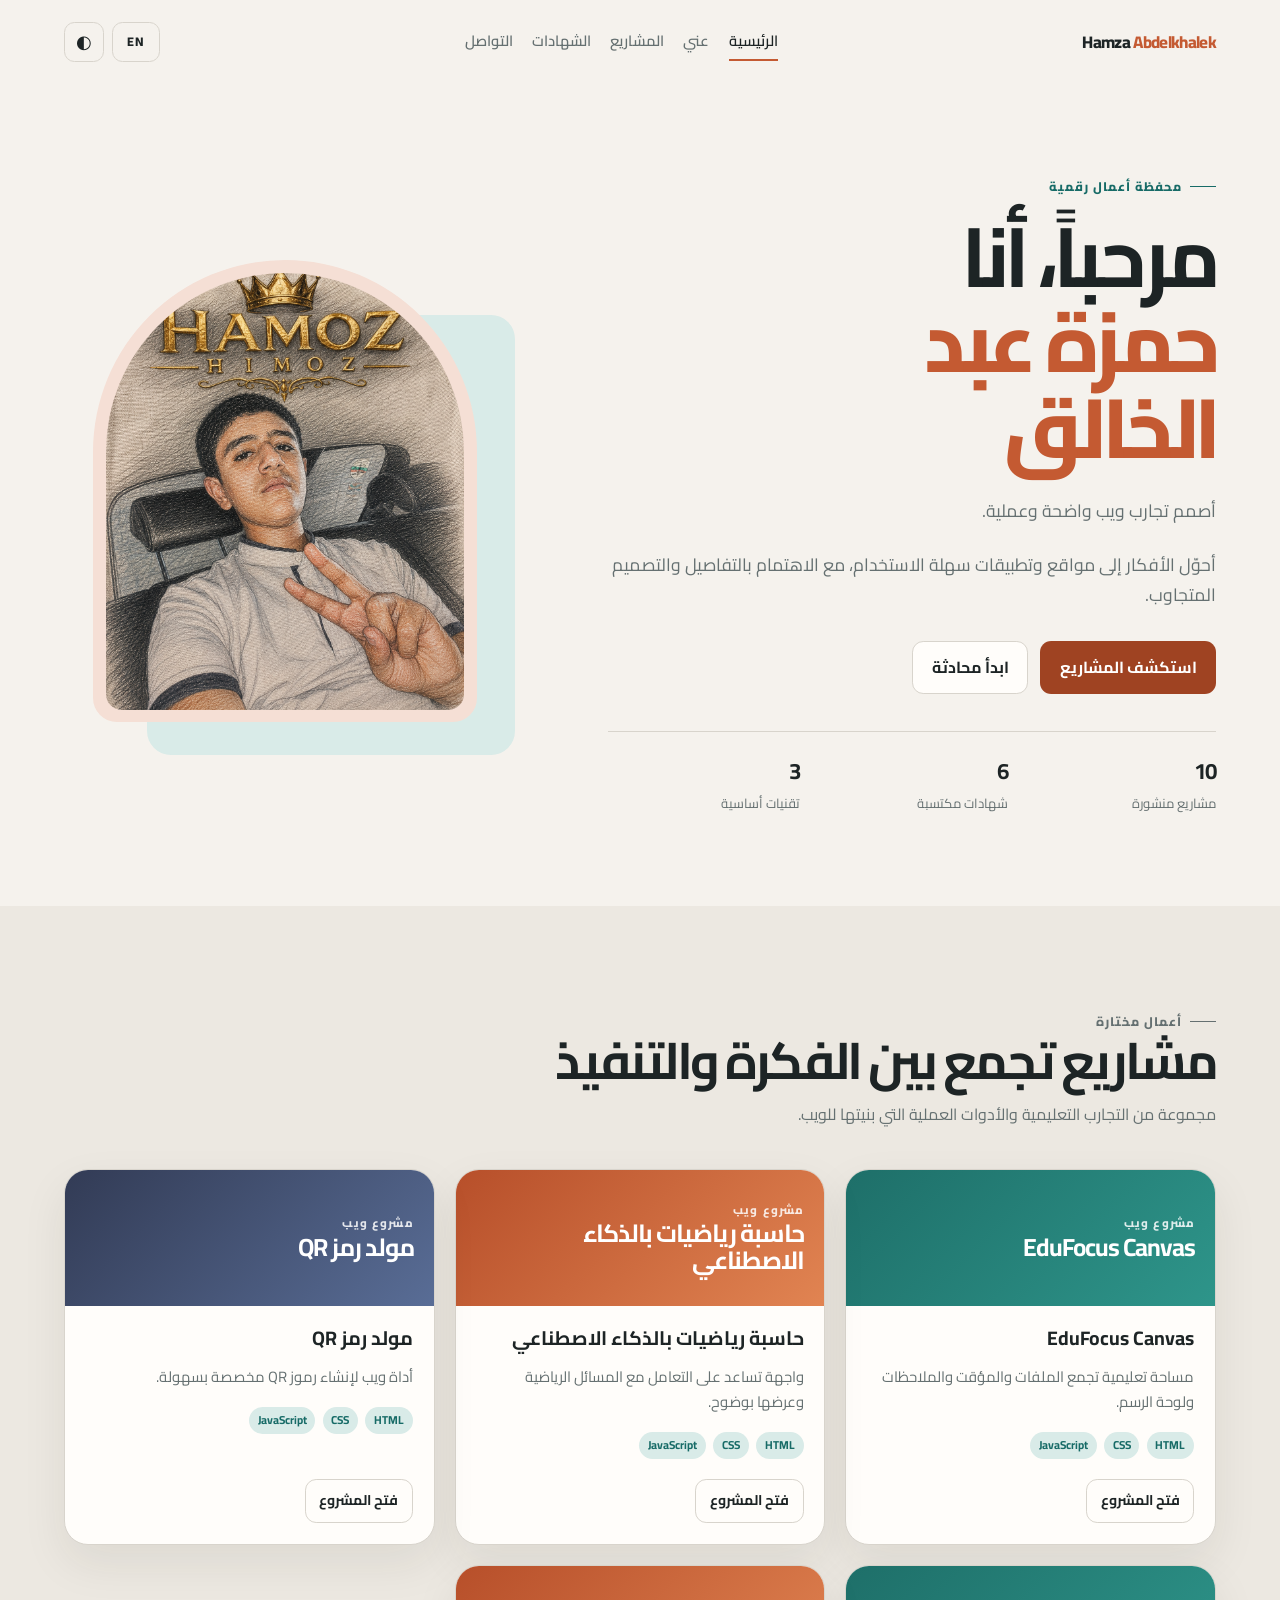
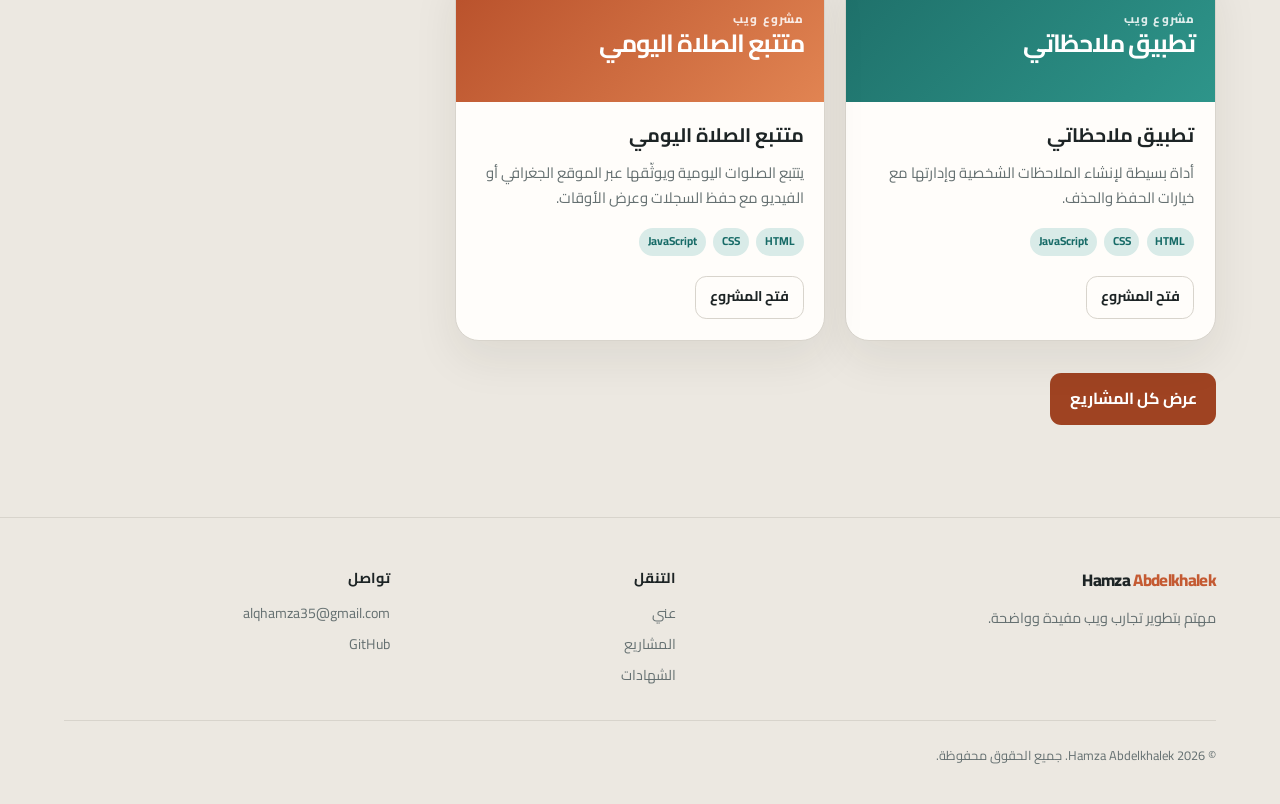
==== commit 0497101a: "Add files via upload" ====
--- a/index.html
+++ b/index.html
@@ -89,6 +89,24 @@
                             <a class="button button-secondary button-compact" href="https://alqhamza35-ctrl.github.io/QR-Code-Generator/" target="_blank" rel="noopener noreferrer" data-i18n="live-demo">فتح المشروع</a>
                         </div>
                     </article>
+                    <article class="project-card" data-reveal>
+                        <div class="project-art"><span data-i18n="project-type">مشروع ويب</span><strong data-i18n="project11-title">تطبيق ملاحظاتي</strong></div>
+                        <div class="project-body">
+                            <h3 data-i18n="project11-title">تطبيق ملاحظاتي</h3>
+                            <p data-i18n="project11-desc">أداة بسيطة لإنشاء الملاحظات الشخصية وإدارتها مع خيارات الحفظ والحذف.</p>
+                            <ul class="tag-list"><li>HTML</li><li>CSS</li><li>JavaScript</li></ul>
+                            <a class="button button-secondary button-compact" href="https://alqhamza35-ctrl.github.io/notes/" target="_blank" rel="noopener noreferrer" data-i18n="live-demo">فتح المشروع</a>
+                        </div>
+                    </article>
+                    <article class="project-card" data-reveal>
+                        <div class="project-art"><span data-i18n="project-type">مشروع ويب</span><strong data-i18n="project12-title">متتبع الصلاة اليومي</strong></div>
+                        <div class="project-body">
+                            <h3 data-i18n="project12-title">متتبع الصلاة اليومي</h3>
+                            <p data-i18n="project12-desc">يتتبع الصلوات اليومية ويوثّقها عبر الموقع الجغرافي أو الفيديو مع حفظ السجلات وعرض الأوقات.</p>
+                            <ul class="tag-list"><li>HTML</li><li>CSS</li><li>JavaScript</li></ul>
+                            <a class="button button-secondary button-compact" href="https://alqhamza35-ctrl.github.io/prayer/" target="_blank" rel="noopener noreferrer" data-i18n="live-demo">فتح المشروع</a>
+                        </div>
+                    </article>
                 </div>
                 <div class="action-row"><a class="button button-primary" href="projects.html" data-i18n="explore-all">عرض كل المشاريع</a></div>
             </div>
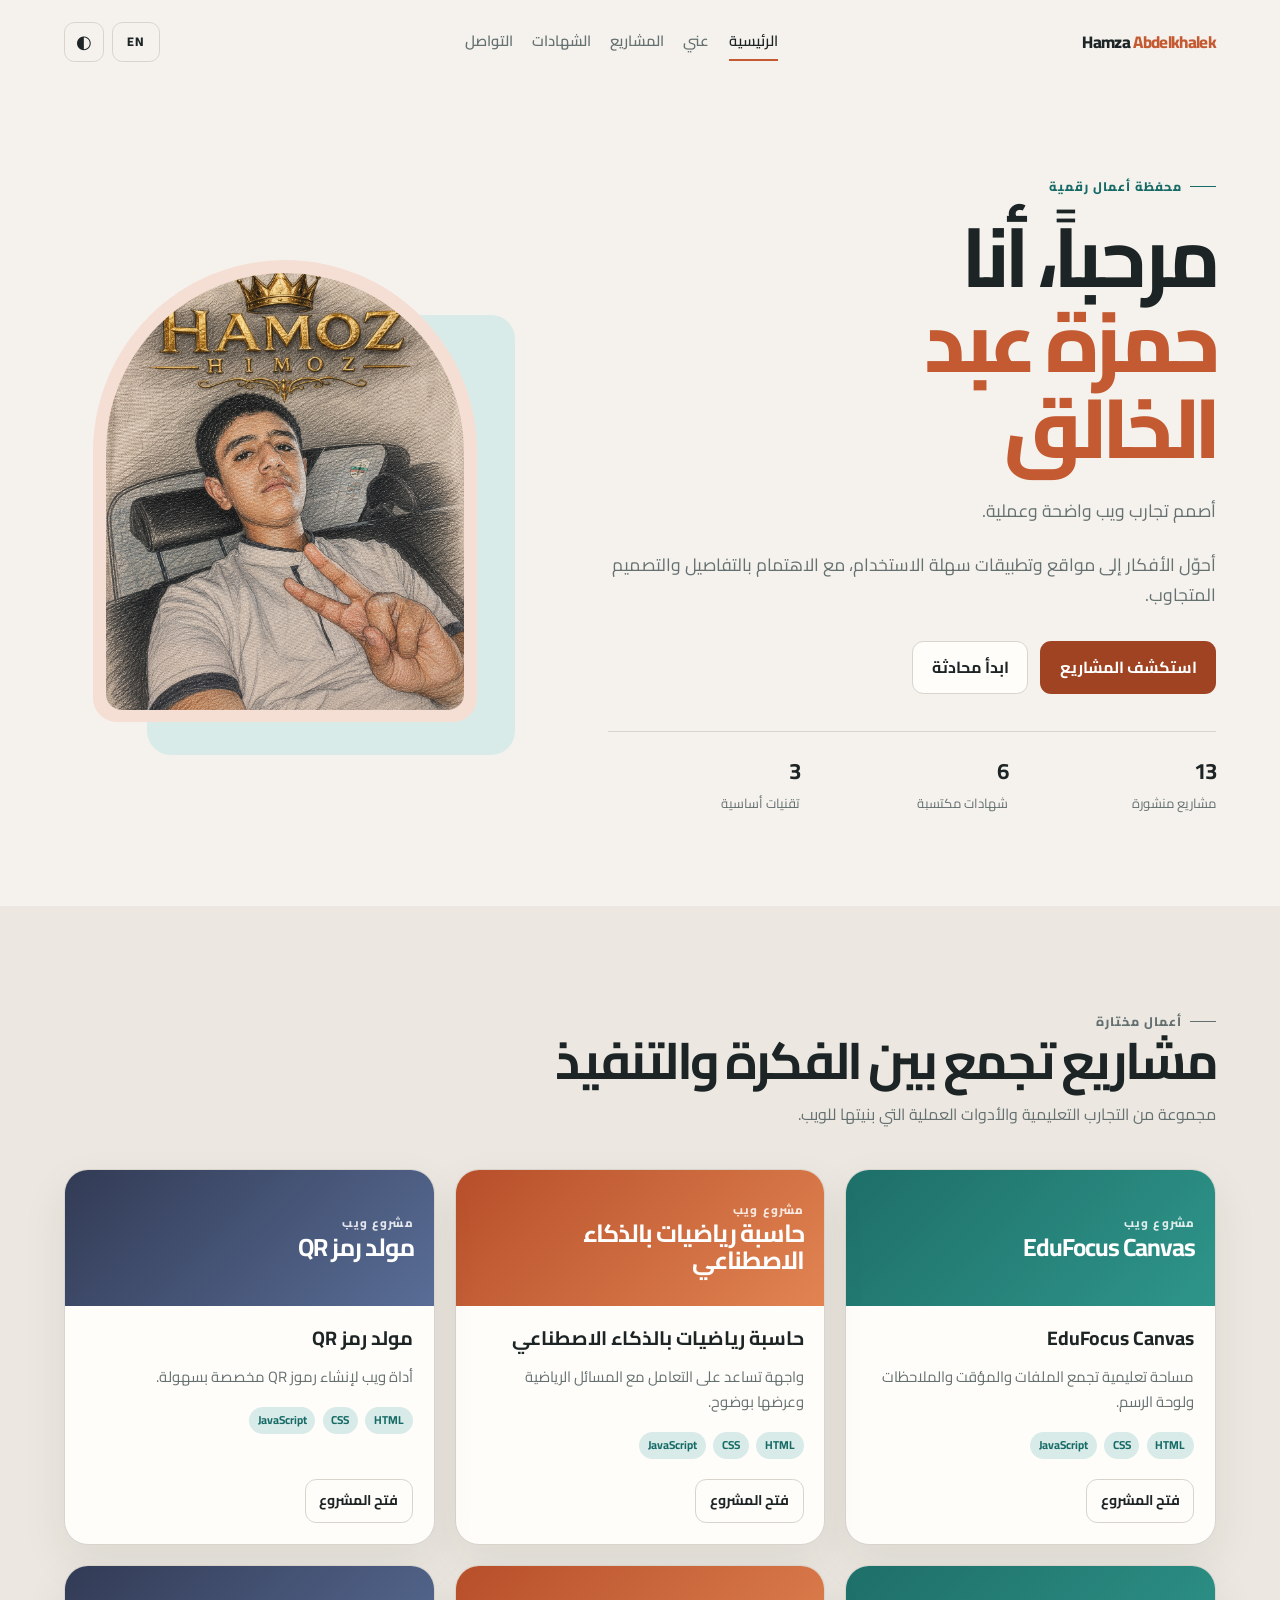
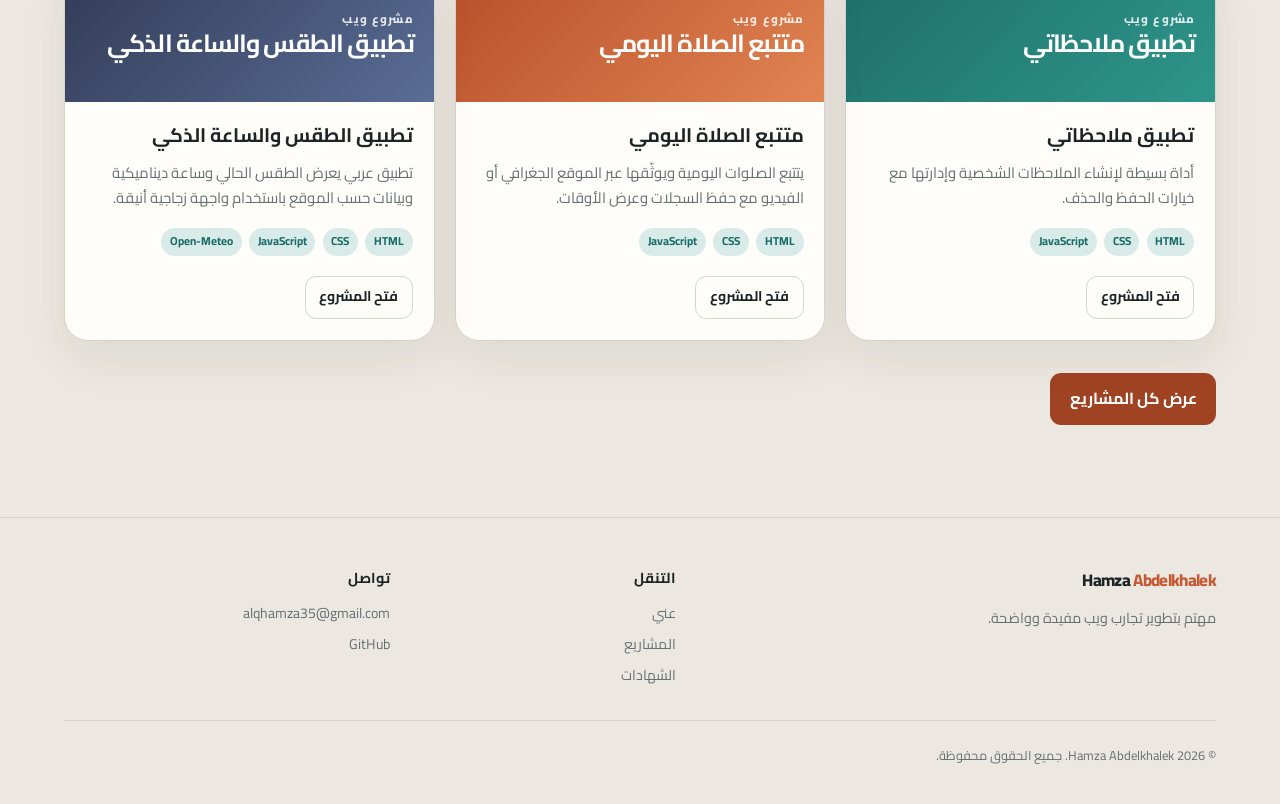
==== commit 8b1e1673: "Add files via upload" ====
--- a/index.html
+++ b/index.html
@@ -43,7 +43,7 @@
                         <a class="button button-secondary" href="contact.html" data-i18n="contact-me">ابدأ محادثة</a>
                     </div>
                     <div class="hero-stats" aria-label="Portfolio statistics">
-                        <div class="stat"><strong>10</strong><span data-i18n="stat-projects">مشاريع منشورة</span></div>
+                        <div class="stat"><strong>13</strong><span data-i18n="stat-projects">مشاريع منشورة</span></div>
                         <div class="stat"><strong>6</strong><span data-i18n="stat-certs">شهادات مكتسبة</span></div>
                         <div class="stat"><strong>3</strong><span data-i18n="stat-skills">تقنيات أساسية</span></div>
                     </div>
@@ -107,6 +107,15 @@
                             <a class="button button-secondary button-compact" href="https://alqhamza35-ctrl.github.io/prayer/" target="_blank" rel="noopener noreferrer" data-i18n="live-demo">فتح المشروع</a>
                         </div>
                     </article>
+                    <article class="project-card" data-reveal>
+                        <div class="project-art"><span data-i18n="project-type">مشروع ويب</span><strong data-i18n="project13-title">تطبيق الطقس والساعة الذكي</strong></div>
+                        <div class="project-body">
+                            <h3 data-i18n="project13-title">تطبيق الطقس والساعة الذكي</h3>
+                            <p data-i18n="project13-desc">تطبيق عربي يعرض الطقس الحالي وساعة ديناميكية وبيانات حسب الموقع باستخدام واجهة زجاجية أنيقة.</p>
+                            <ul class="tag-list"><li>HTML</li><li>CSS</li><li>JavaScript</li><li>Open-Meteo</li></ul>
+                            <a class="button button-secondary button-compact" href="https://alqhamza35-ctrl.github.io/weather/" target="_blank" rel="noopener noreferrer" data-i18n="live-demo">فتح المشروع</a>
+                        </div>
+                    </article>
                 </div>
                 <div class="action-row"><a class="button button-primary" href="projects.html" data-i18n="explore-all">عرض كل المشاريع</a></div>
             </div>
